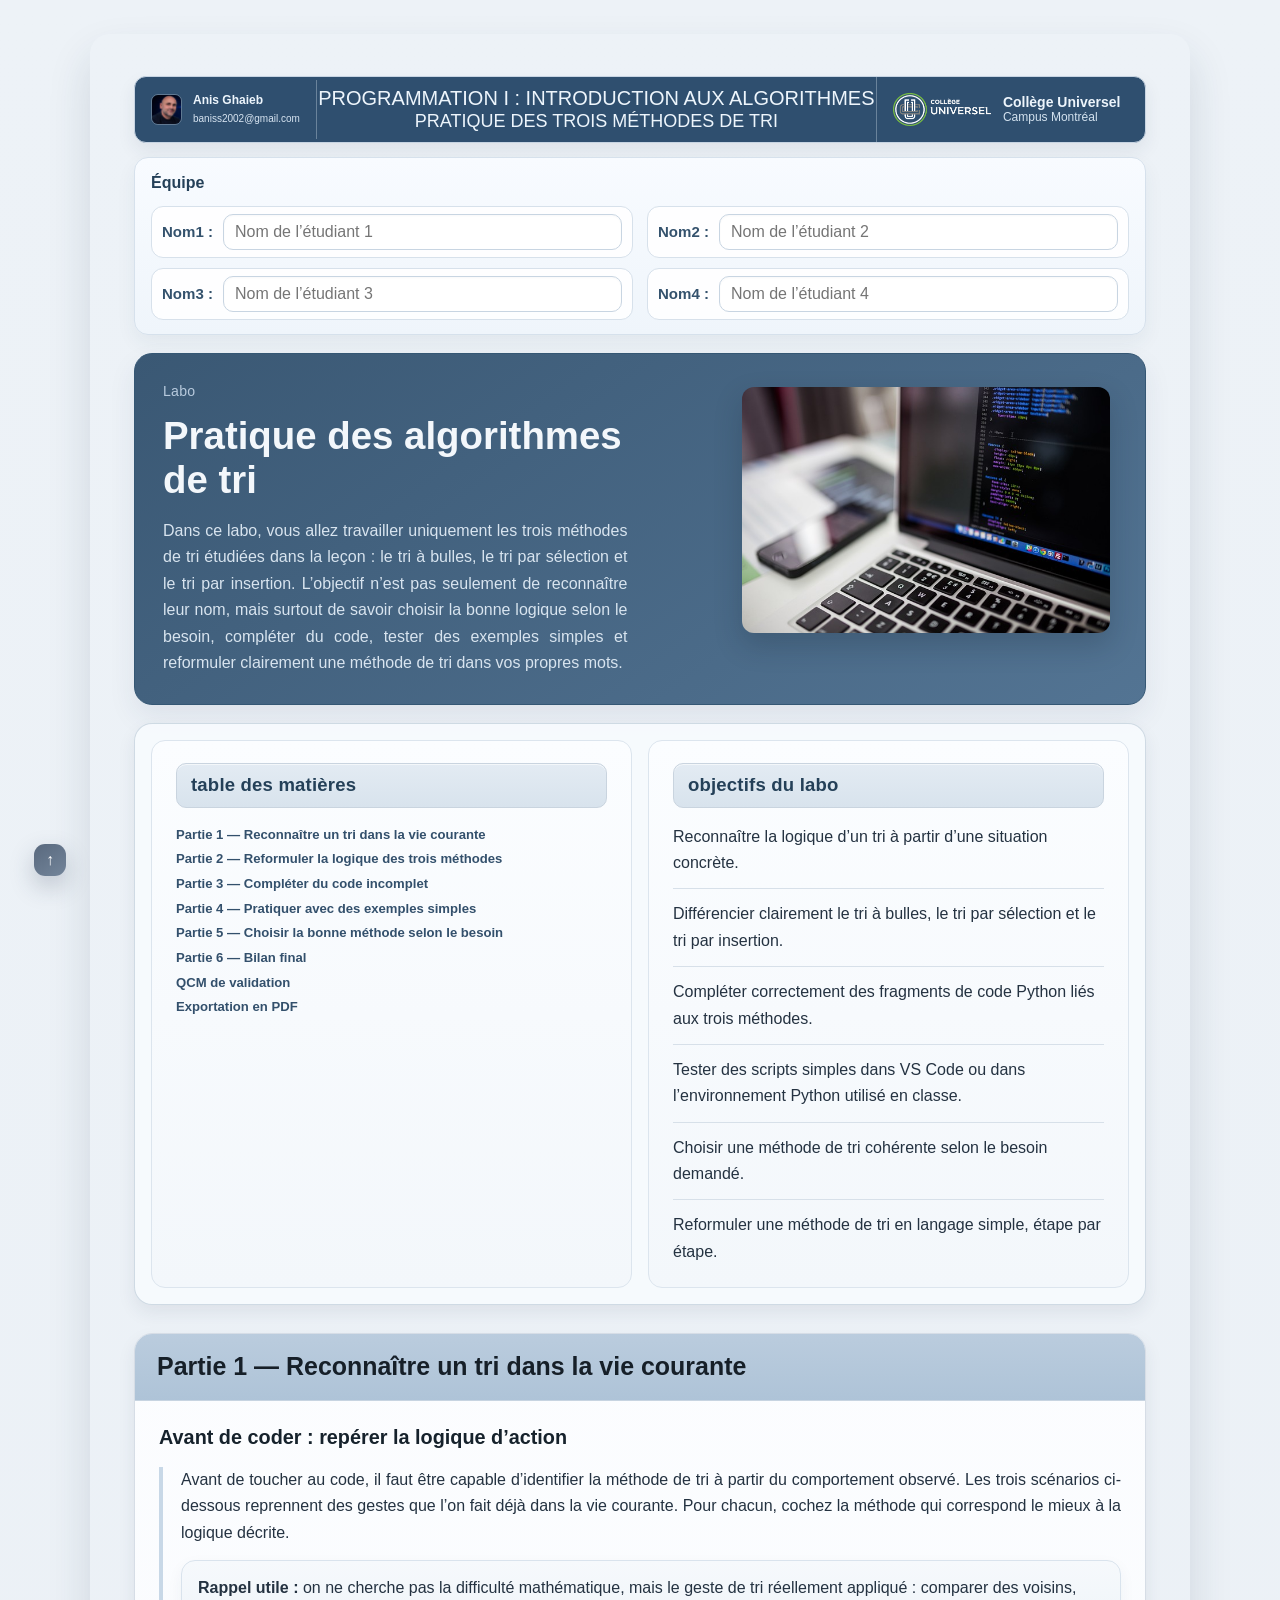
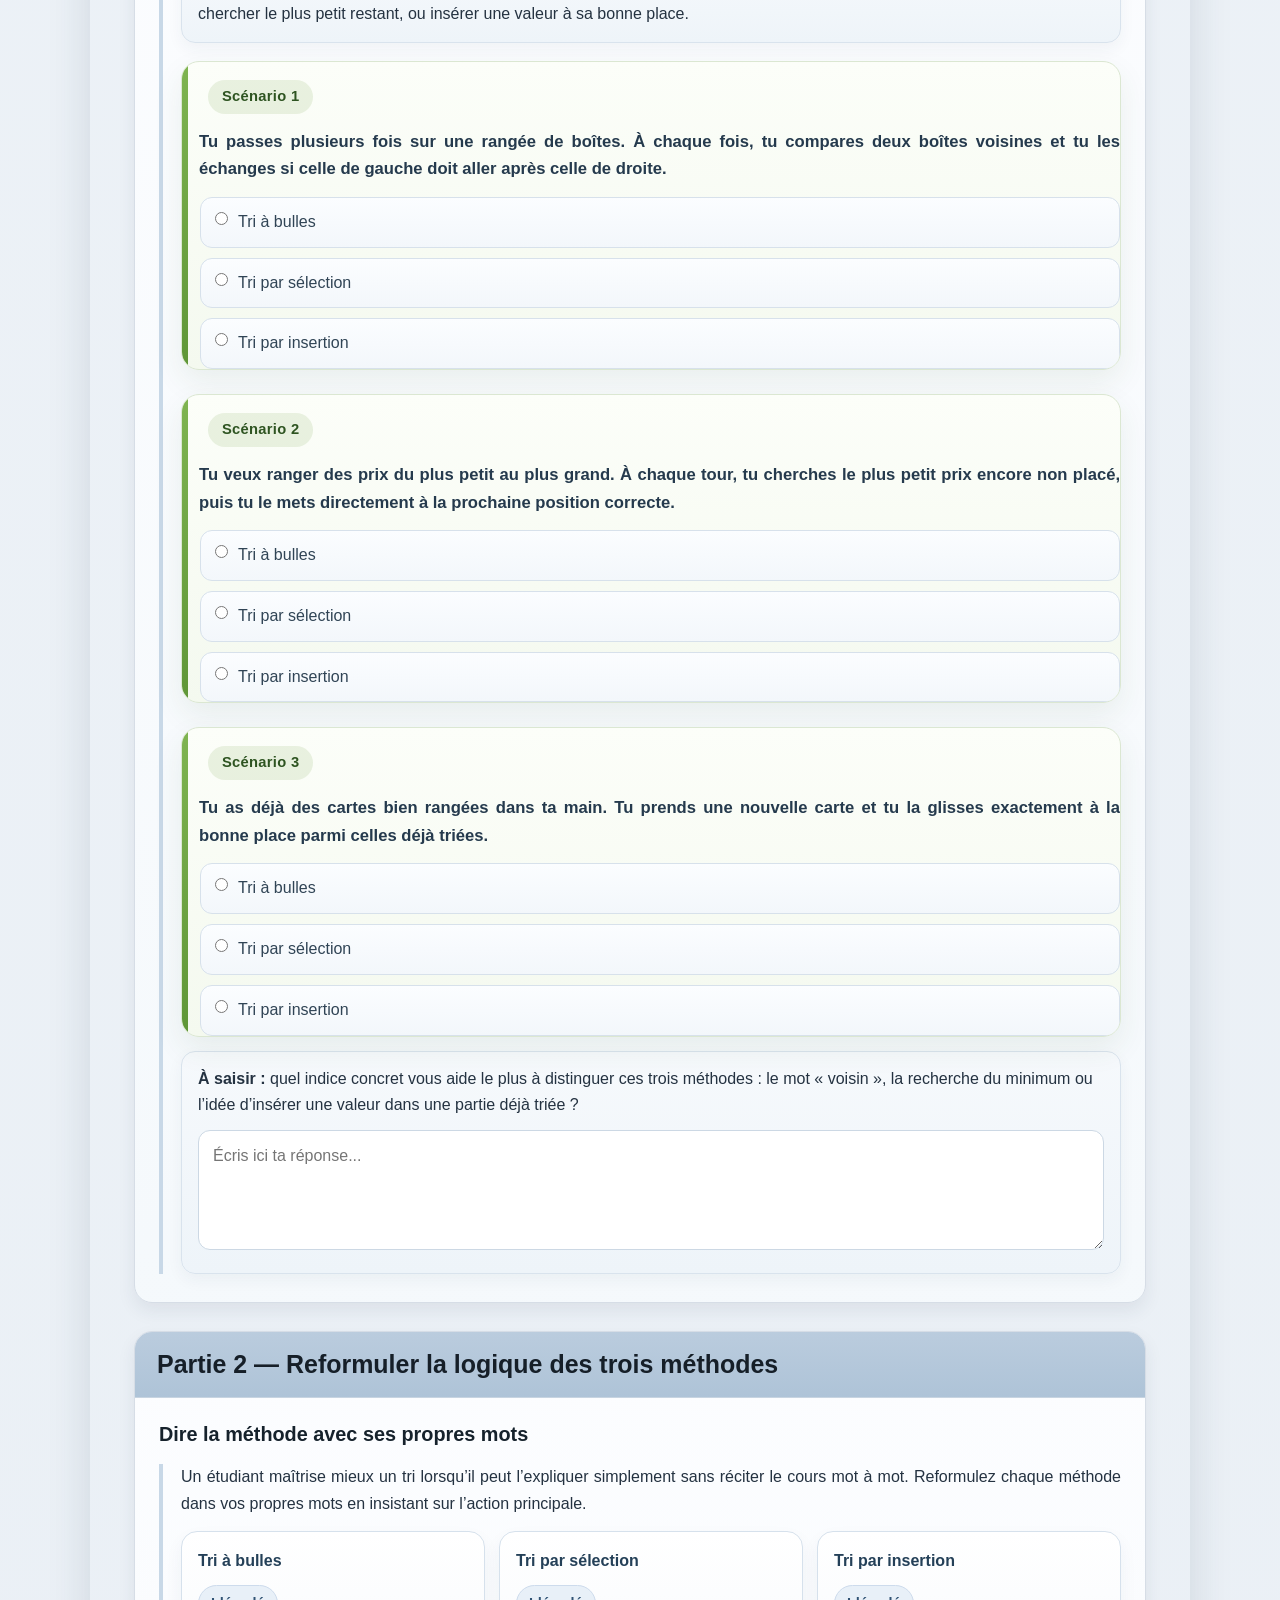
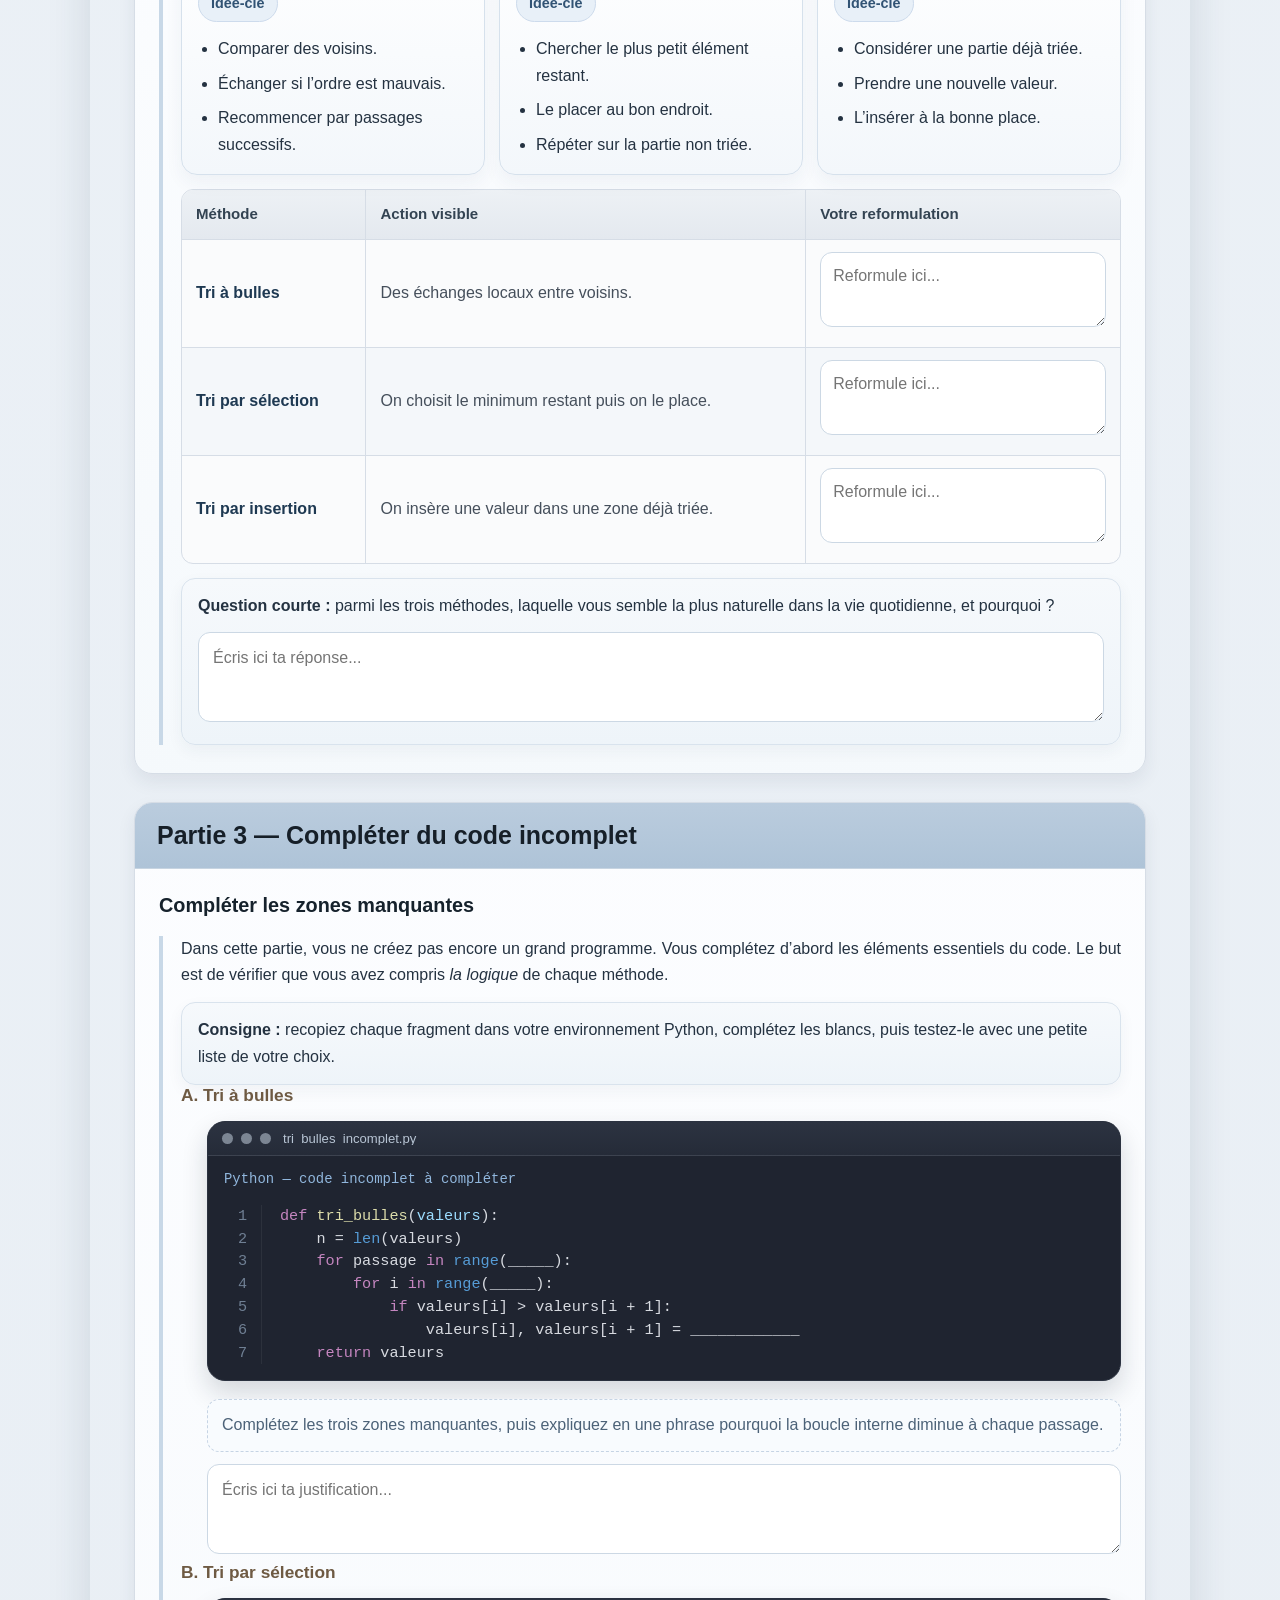
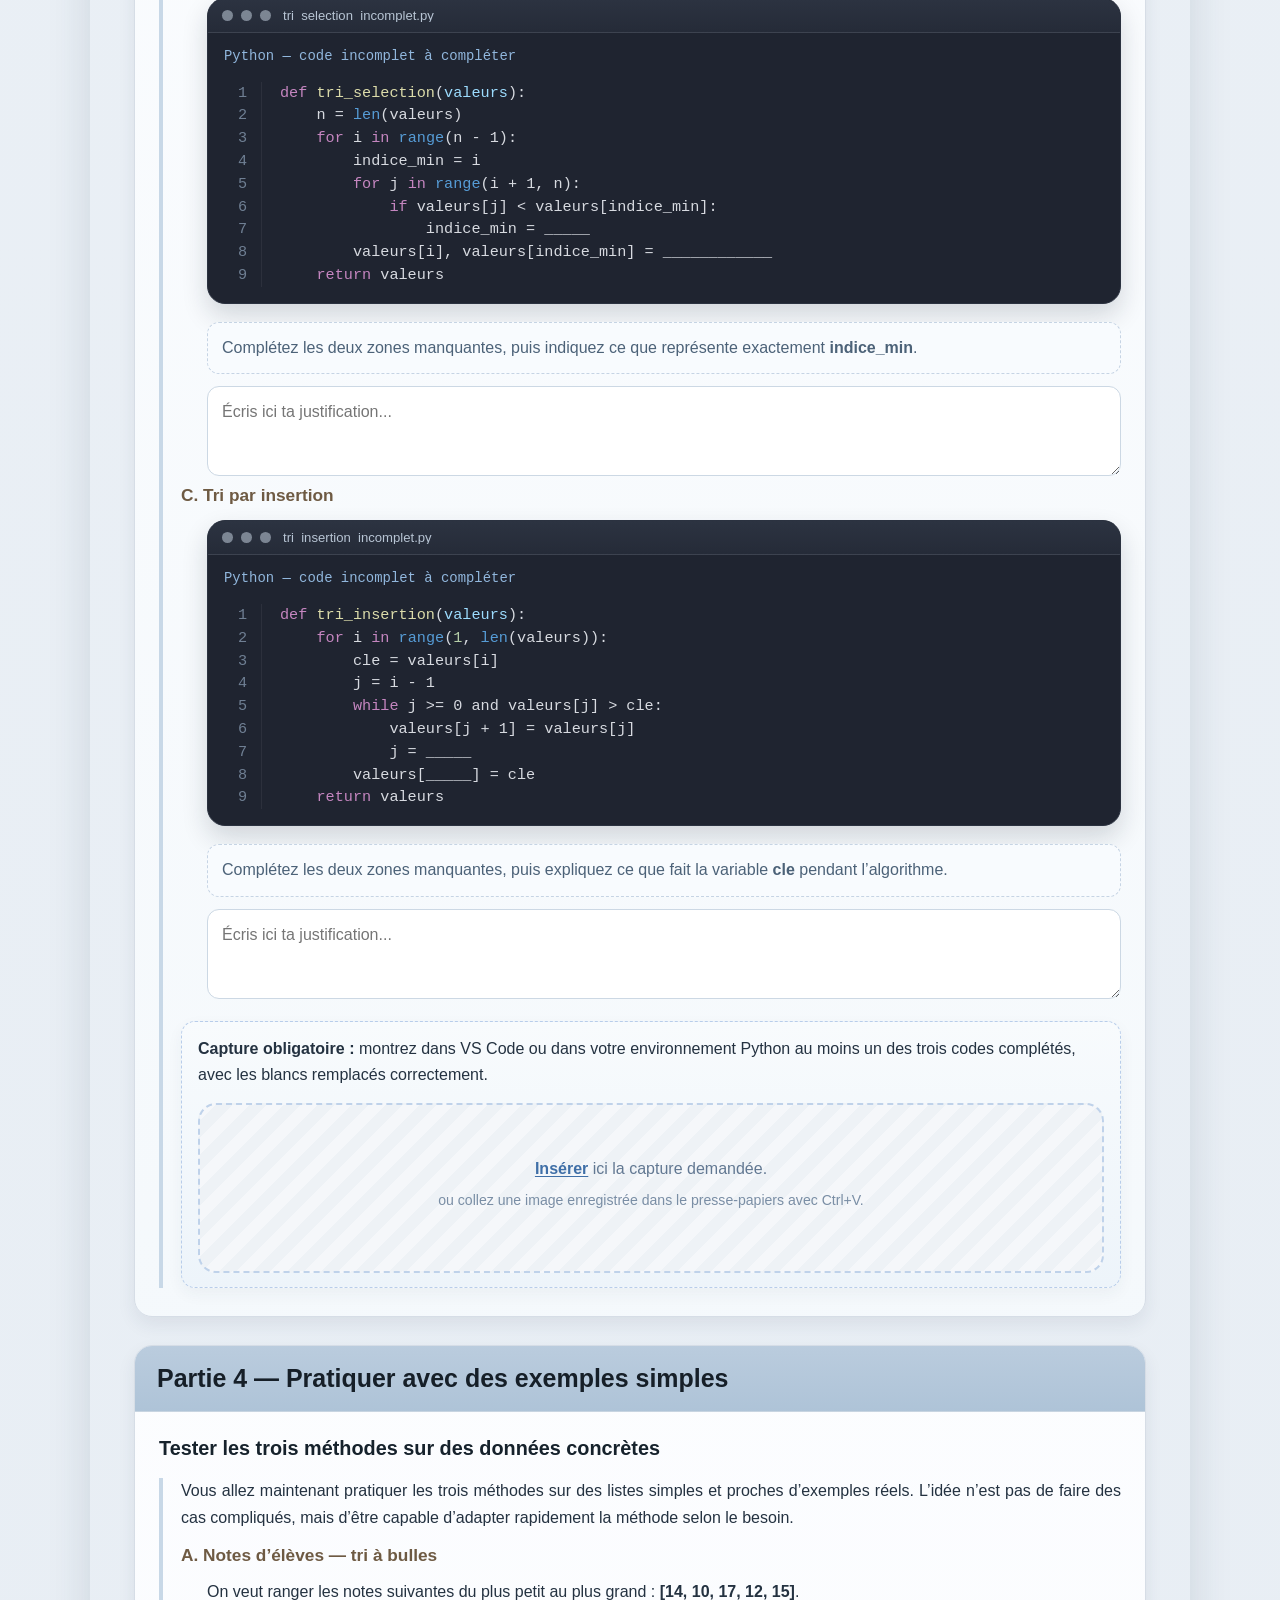
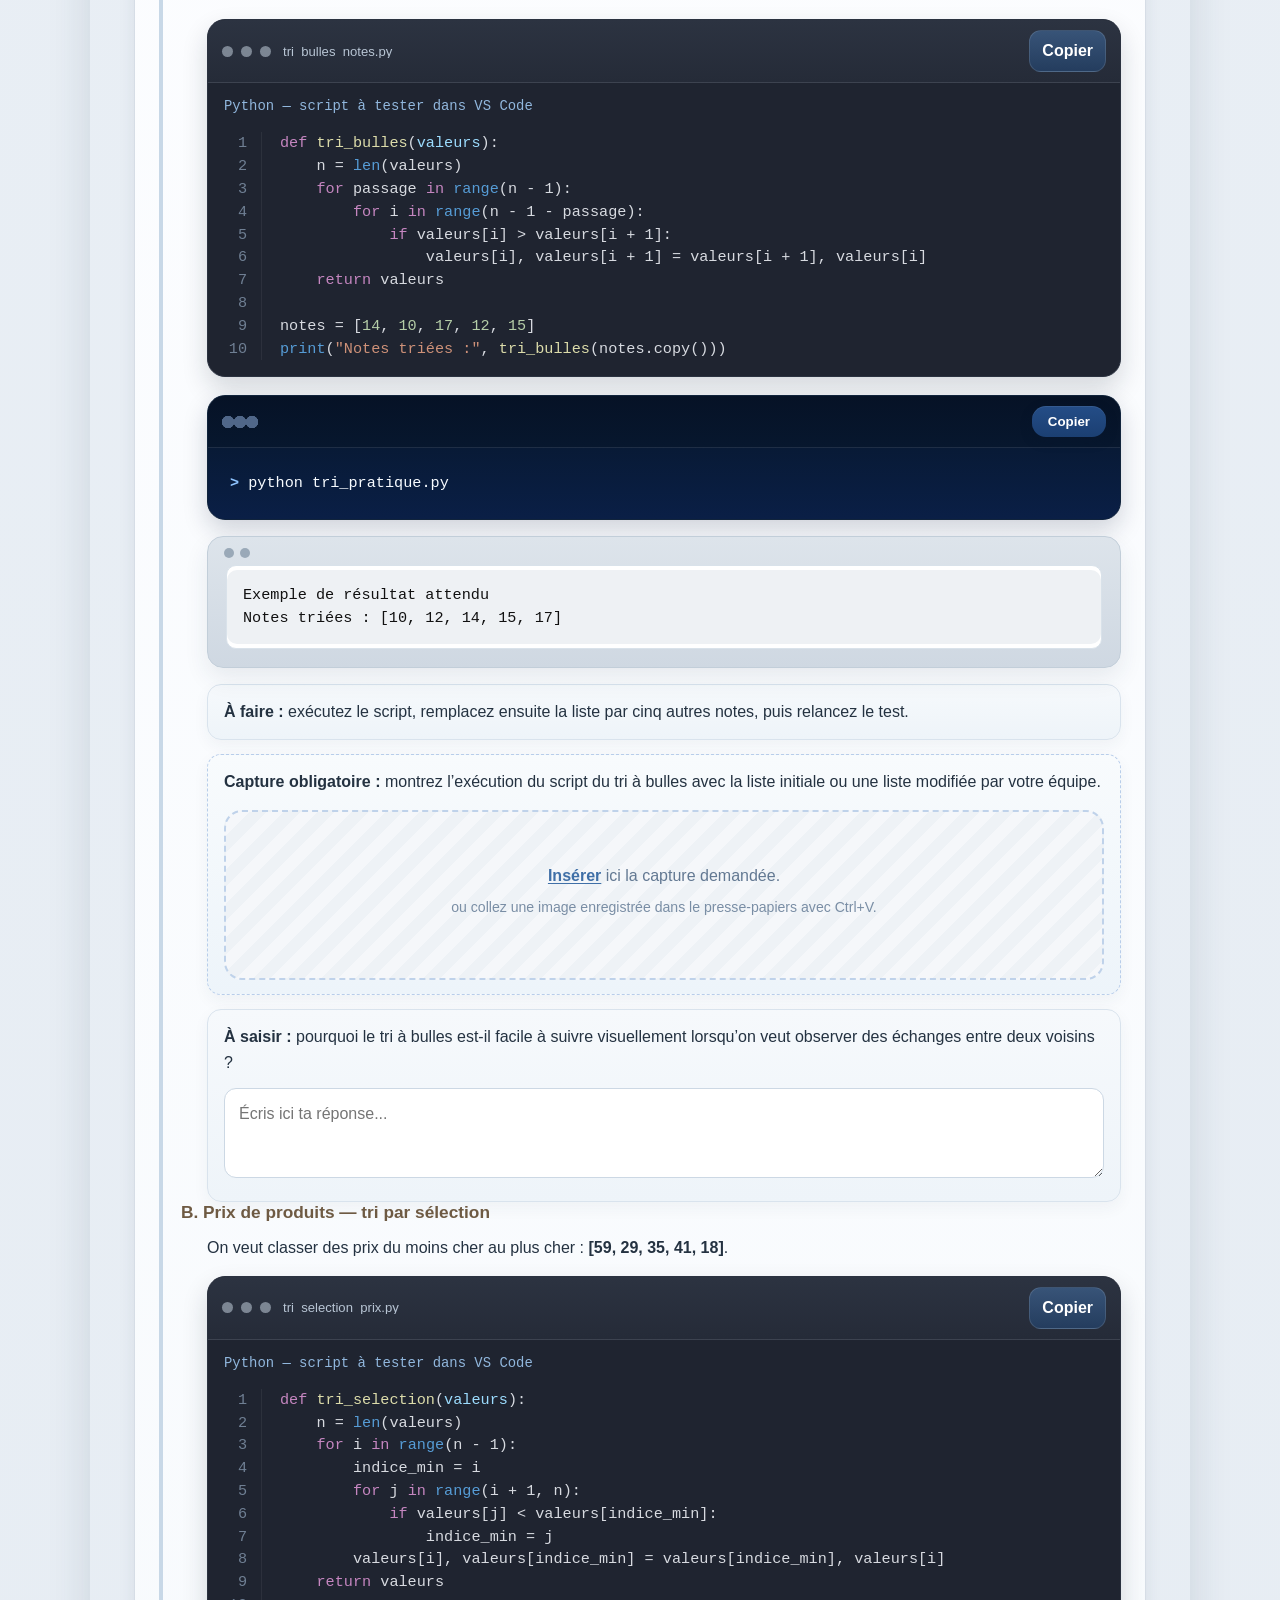
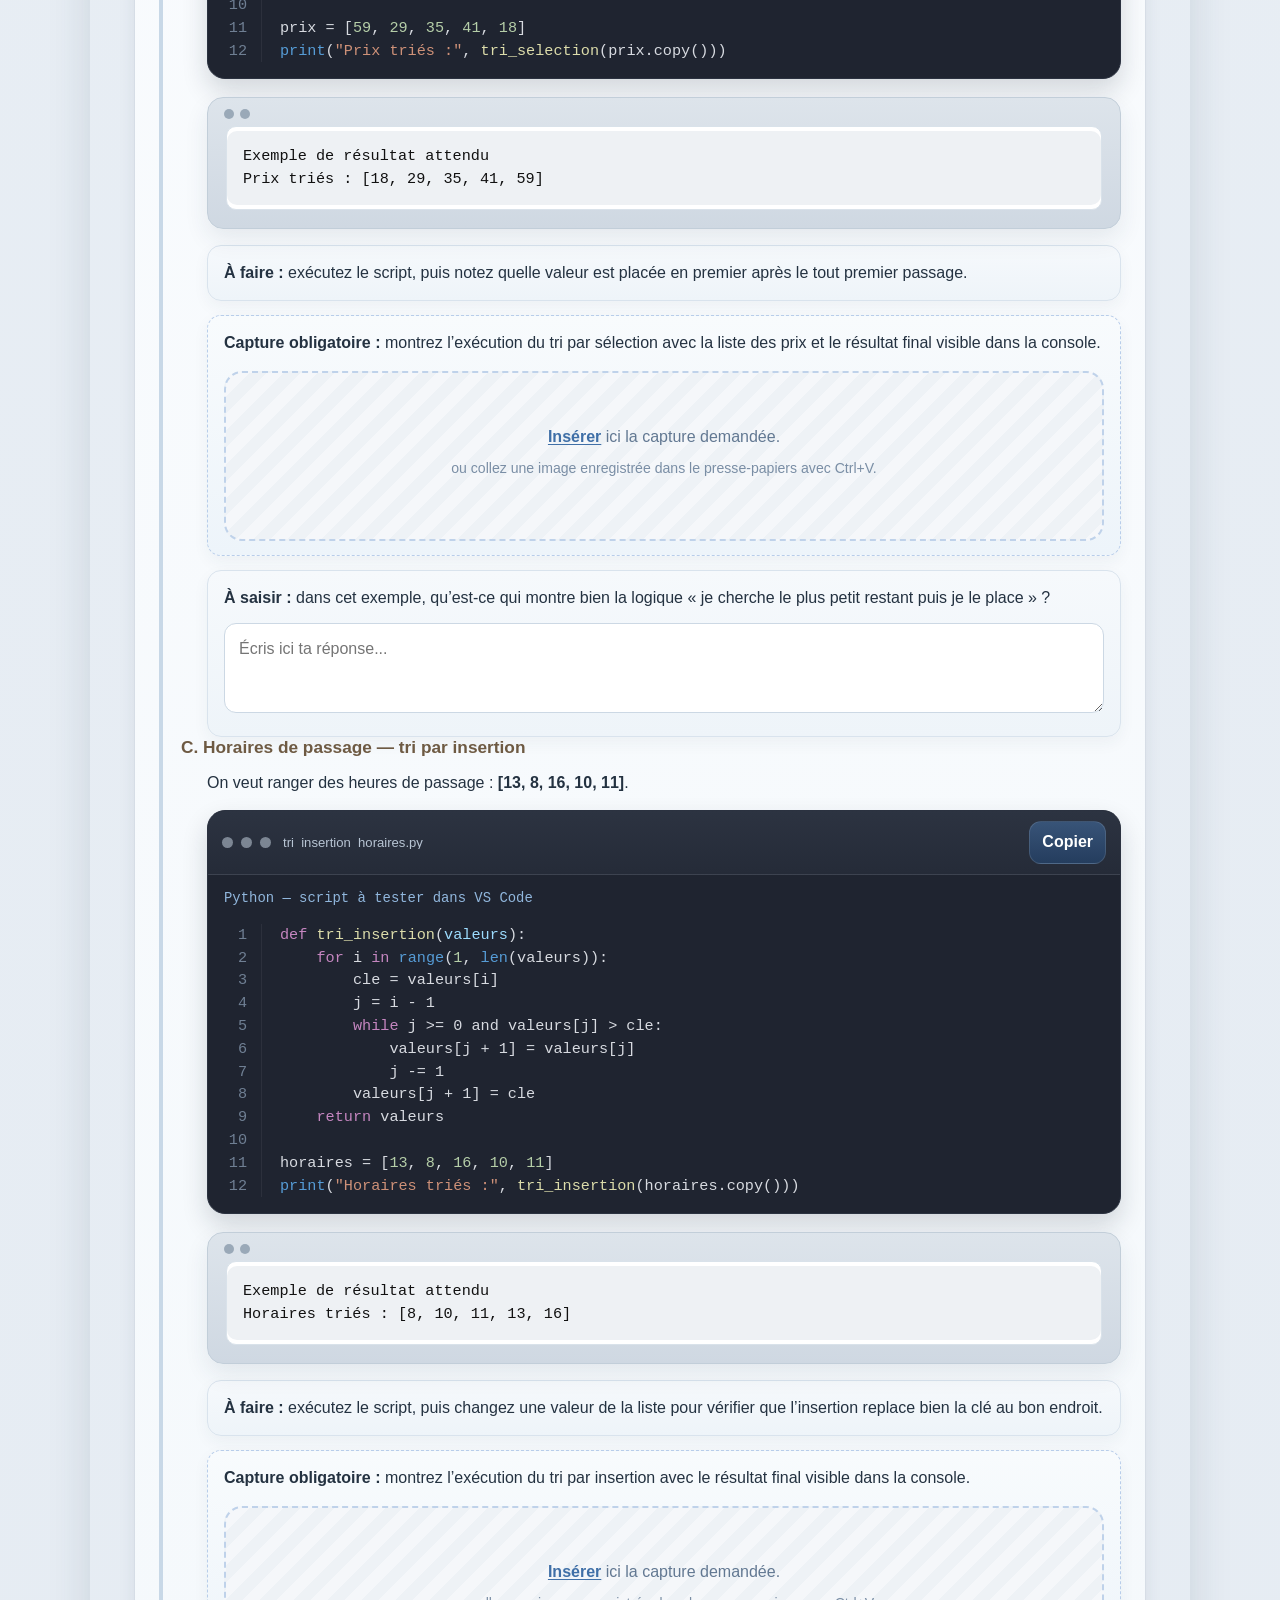
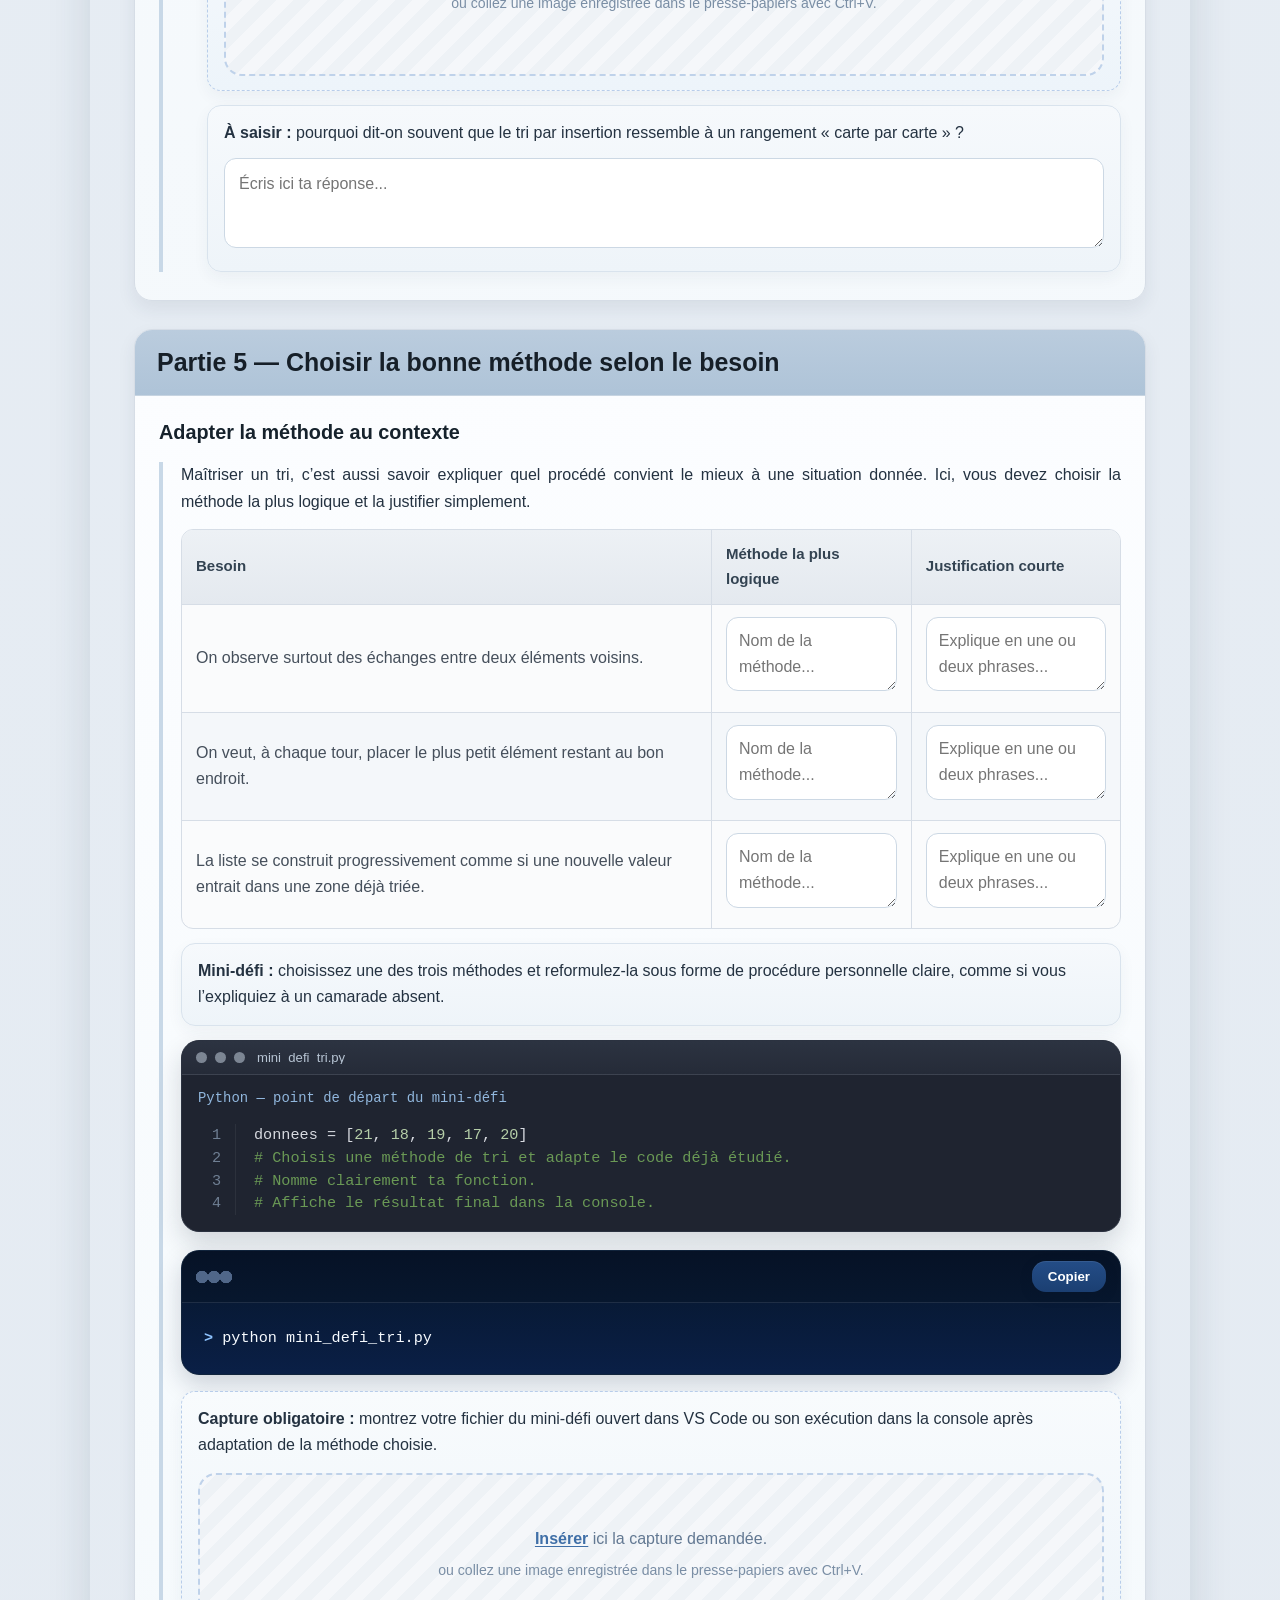
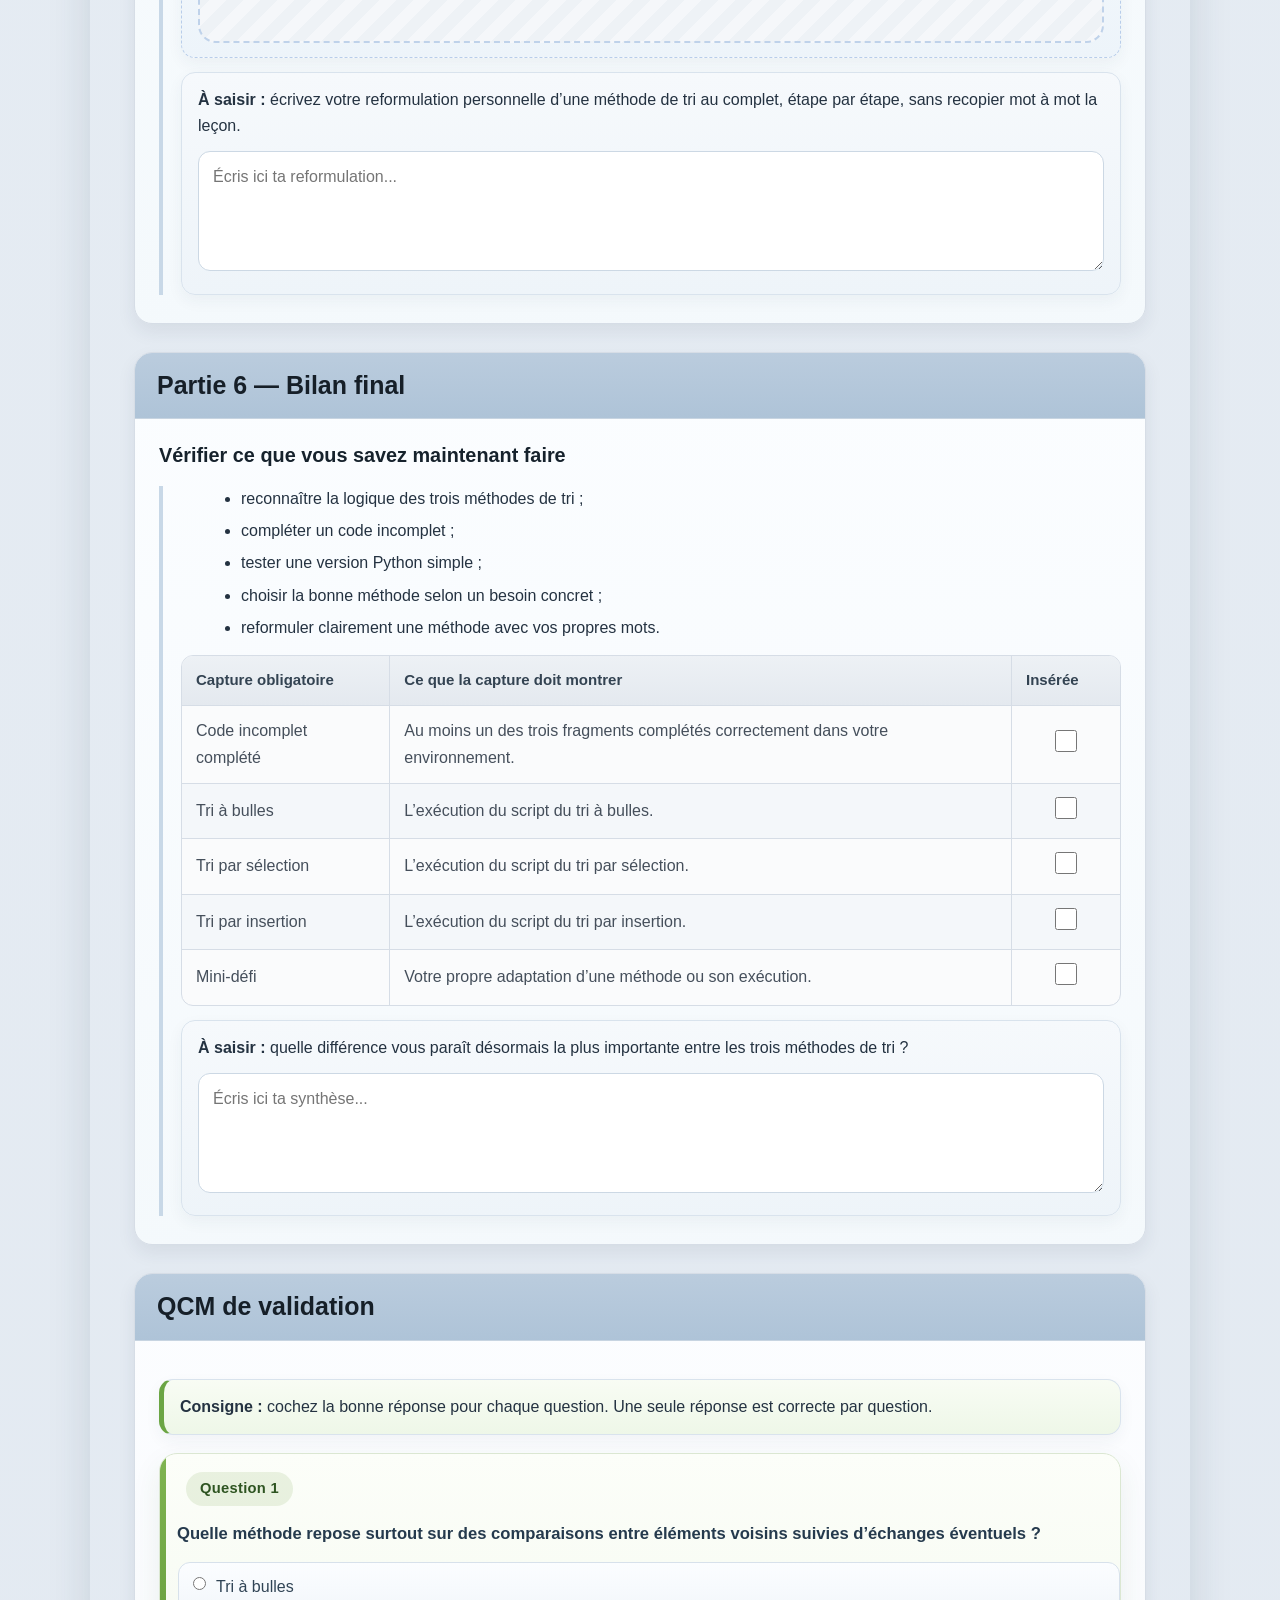
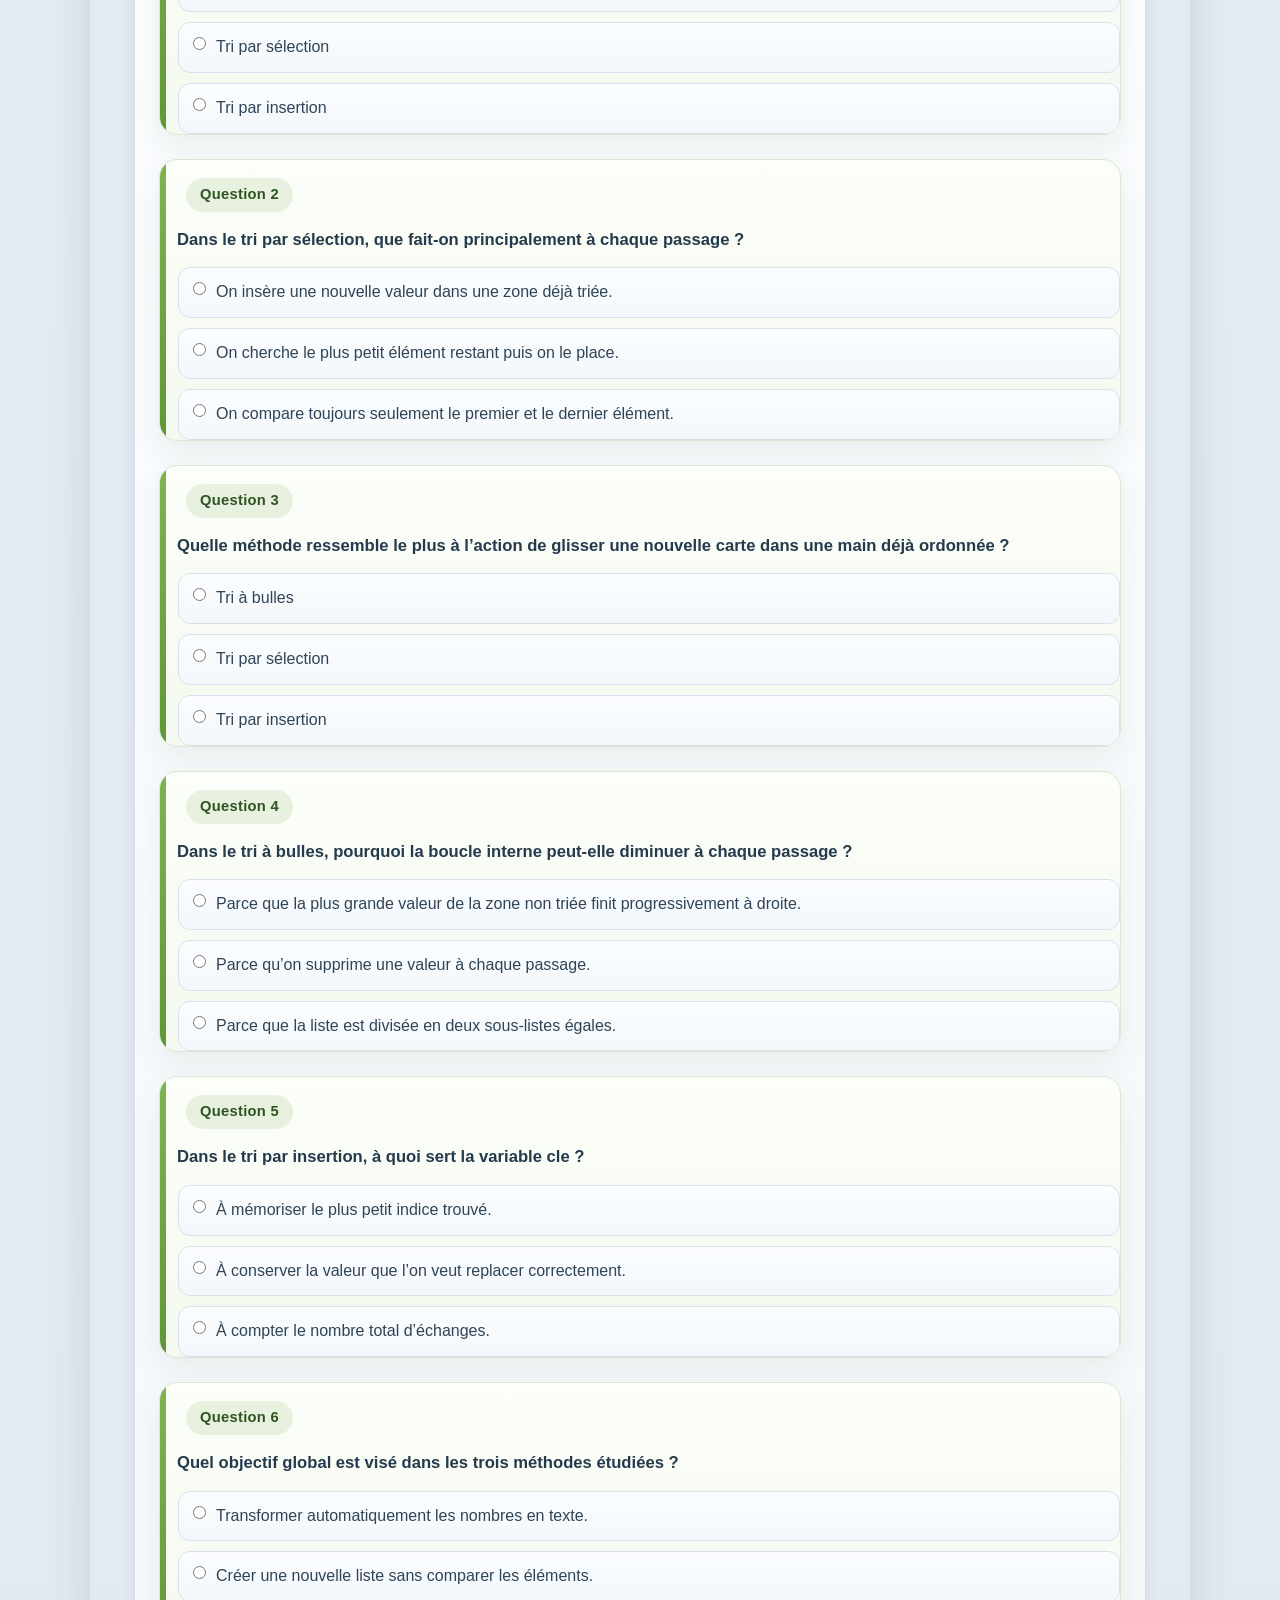
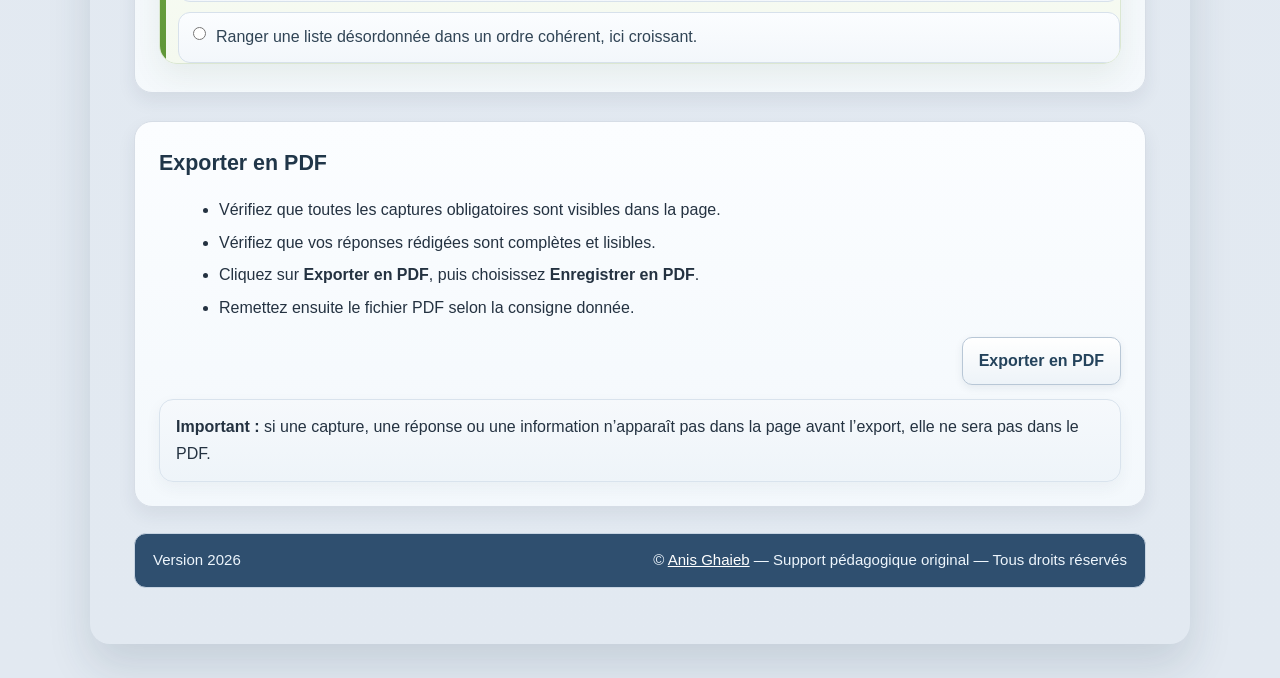
==== index.html @ a0407255 "Add files via upload" ====
<!DOCTYPE html>
<html lang="fr">
<head>
<meta charset="utf-8"/>
<meta name="viewport" content="width=device-width, initial-scale=1.0"/>
<title>Labo — pratique des algorithmes de tri</title>
<link href="style.css" rel="stylesheet"/>
<link href="style_print.css" media="print" rel="stylesheet"/>
<link href="unified_style.css" rel="stylesheet"/>
<script defer src="script.js"></script>
<script defer src="unified_script.js"></script>
</head>
<body id="top">
<a aria-label="Retour en haut" class="back-to-top" href="#top">↑</a>
<main class="document">
<header class="document-header">
<section aria-label="En-tête du cours" class="course-banner">
<div class="banner-left">
<div class="banner-photo-wrap">
<img alt="Anis Ghaieb" class="banner-photo" src="img/anis.png"/>
</div>
<div class="banner-left-info">
<p class="banner-name">Anis Ghaieb</p>
<p class="banner-email">baniss2002@gmail.com</p>
</div>
</div>
<div class="banner-center">
<p class="banner-course">
<span class="banner-course-line">PROGRAMMATION I : INTRODUCTION AUX ALGORITHMES</span>
<span class="banner-course-line">PRATIQUE DES TROIS MÉTHODES DE TRI</span>
</p>
</div>
<div class="banner-right">
<img alt="Collège Universel" class="banner-logo" src="img/college.png"/>
<p class="banner-college">
<span class="banner-college-main">Collège Universel</span>
<span class="banner-college-sub">Campus Montréal</span>
</p>
</div>
</section>
<section aria-label="Équipe" class="team-panel">
<div class="team-panel-head"><h2 class="team-panel-title">Équipe</h2></div>
<div class="team-grid">
<label class="team-field" for="teamMember1"><span class="team-label">Nom1 :</span><input autocomplete="off" class="team-member-input" id="teamMember1" placeholder="Nom de l’étudiant 1" type="text"/></label>
<label class="team-field" for="teamMember2"><span class="team-label">Nom2 :</span><input autocomplete="off" class="team-member-input" id="teamMember2" placeholder="Nom de l’étudiant 2" type="text"/></label>
<label class="team-field" for="teamMember3"><span class="team-label">Nom3 :</span><input autocomplete="off" class="team-member-input" id="teamMember3" placeholder="Nom de l’étudiant 3" type="text"/></label>
<label class="team-field" for="teamMember4"><span class="team-label">Nom4 :</span><input autocomplete="off" class="team-member-input" id="teamMember4" placeholder="Nom de l’étudiant 4" type="text"/></label>
</div>
</section>
<div aria-hidden="true" class="team-print-card" id="teamPrint"></div>
<div class="document-hero">
<figure class="content-figure hero-figure">
<img alt="Illustration du chapitre" class="content-image hero-image" src="img/chap.png"/>
</figure>
<p class="document-kicker">Labo</p>
<h1 class="document-title">Pratique des algorithmes de tri</h1>
<p class="document-intro">Dans ce labo, vous allez travailler uniquement les trois méthodes de tri étudiées dans la leçon : le tri à bulles, le tri par sélection et le tri par insertion. L’objectif n’est pas seulement de reconnaître leur nom, mais surtout de savoir choisir la bonne logique selon le besoin, compléter du code, tester des exemples simples et reformuler clairement une méthode de tri dans vos propres mots.</p>
</div>
<section aria-label="Vue d’ensemble du labo" class="document-overview">
<div class="overview-panel">
<h2 class="overview-title">table des matières</h2>
<nav aria-label="Table des matières du labo" class="toc-nav">
<ul class="toc-list">
<li class="toc-item toc-level-1"><a class="toc-link" href="#partie-1">Partie 1 — Reconnaître un tri dans la vie courante</a></li>
<li class="toc-item toc-level-1"><a class="toc-link" href="#partie-2">Partie 2 — Reformuler la logique des trois méthodes</a></li>
<li class="toc-item toc-level-1"><a class="toc-link" href="#partie-3">Partie 3 — Compléter du code incomplet</a></li>
<li class="toc-item toc-level-1"><a class="toc-link" href="#partie-4">Partie 4 — Pratiquer avec des exemples simples</a></li>
<li class="toc-item toc-level-1"><a class="toc-link" href="#partie-5">Partie 5 — Choisir la bonne méthode selon le besoin</a></li>
<li class="toc-item toc-level-1"><a class="toc-link" href="#partie-6">Partie 6 — Bilan final</a></li>
<li class="toc-item toc-level-1"><a class="toc-link" href="#partie-qcm">QCM de validation</a></li>
<li class="toc-item toc-level-1 toc-item-export"><a class="toc-link" href="#export">Exportation en PDF</a></li>
</ul>
</nav>
</div>
<div class="overview-panel">
<h2 class="overview-title">objectifs du labo</h2>
<ul class="goal-list">
<li>Reconnaître la logique d’un tri à partir d’une situation concrète.</li>
<li>Différencier clairement le tri à bulles, le tri par sélection et le tri par insertion.</li>
<li>Compléter correctement des fragments de code Python liés aux trois méthodes.</li>
<li>Tester des scripts simples dans VS Code ou dans l’environnement Python utilisé en classe.</li>
<li>Choisir une méthode de tri cohérente selon le besoin demandé.</li>
<li>Reformuler une méthode de tri en langage simple, étape par étape.</li>
</ul>
</div>
</section>
</header>

<section class="part" id="partie-1">
<div class="part-header"><h2 class="part-title">Partie 1 — Reconnaître un tri dans la vie courante</h2></div>
<div class="part-body">
<section class="section-block line-section">
<h3 class="section-title">Avant de coder : repérer la logique d’action</h3>
<div class="section-body">
<p>Avant de toucher au code, il faut être capable d’identifier la méthode de tri à partir du comportement observé. Les trois scénarios ci-dessous reprennent des gestes que l’on fait déjà dans la vie courante. Pour chacun, cochez la méthode qui correspond le mieux à la logique décrite.</p>
<div class="callout spaced-block lesson-callout"><strong>Rappel utile :</strong> on ne cherche pas la difficulté mathématique, mais le geste de tri réellement appliqué : comparer des voisins, chercher le plus petit restant, ou insérer une valeur à sa bonne place.</div>

<section class="section-block qcm-block">
<h3 class="section-title"><span class="qcm-badge">Scénario 1</span></h3>
<div class="section-body">
<p class="qcm-question">Tu passes plusieurs fois sur une rangée de boîtes. À chaque fois, tu compares deux boîtes voisines et tu les échanges si celle de gauche doit aller après celle de droite.</p>
<div class="qcm-options">
<label class="qcm-option"><input name="scenario_q1" type="radio" value="A"/><span class="qcm-option-text">Tri à bulles</span></label>
<label class="qcm-option"><input name="scenario_q1" type="radio" value="B"/><span class="qcm-option-text">Tri par sélection</span></label>
<label class="qcm-option"><input name="scenario_q1" type="radio" value="C"/><span class="qcm-option-text">Tri par insertion</span></label>
</div>
</div>
</section>

<section class="section-block qcm-block">
<h3 class="section-title"><span class="qcm-badge">Scénario 2</span></h3>
<div class="section-body">
<p class="qcm-question">Tu veux ranger des prix du plus petit au plus grand. À chaque tour, tu cherches le plus petit prix encore non placé, puis tu le mets directement à la prochaine position correcte.</p>
<div class="qcm-options">
<label class="qcm-option"><input name="scenario_q2" type="radio" value="A"/><span class="qcm-option-text">Tri à bulles</span></label>
<label class="qcm-option"><input name="scenario_q2" type="radio" value="B"/><span class="qcm-option-text">Tri par sélection</span></label>
<label class="qcm-option"><input name="scenario_q2" type="radio" value="C"/><span class="qcm-option-text">Tri par insertion</span></label>
</div>
</div>
</section>

<section class="section-block qcm-block">
<h3 class="section-title"><span class="qcm-badge">Scénario 3</span></h3>
<div class="section-body">
<p class="qcm-question">Tu as déjà des cartes bien rangées dans ta main. Tu prends une nouvelle carte et tu la glisses exactement à la bonne place parmi celles déjà triées.</p>
<div class="qcm-options">
<label class="qcm-option"><input name="scenario_q3" type="radio" value="A"/><span class="qcm-option-text">Tri à bulles</span></label>
<label class="qcm-option"><input name="scenario_q3" type="radio" value="B"/><span class="qcm-option-text">Tri par sélection</span></label>
<label class="qcm-option"><input name="scenario_q3" type="radio" value="C"/><span class="qcm-option-text">Tri par insertion</span></label>
</div>
</div>
</section>

<div class="callout spaced-block">
<strong>À saisir :</strong> quel indice concret vous aide le plus à distinguer ces trois méthodes : le mot « voisin », la recherche du minimum ou l’idée d’insérer une valeur dans une partie déjà triée ?
<div class="answer-area">
<textarea class="team-input answerbox-large" id="p1-answer" placeholder="Écris ici ta réponse..."></textarea>
</div>
</div>
</div>
</section>
</div>
</section>

<section class="part" id="partie-2">
<div class="part-header"><h2 class="part-title">Partie 2 — Reformuler la logique des trois méthodes</h2></div>
<div class="part-body">
<section class="section-block line-section">
<h3 class="section-title">Dire la méthode avec ses propres mots</h3>
<div class="section-body">
<p>Un étudiant maîtrise mieux un tri lorsqu’il peut l’expliquer simplement sans réciter le cours mot à mot. Reformulez chaque méthode dans vos propres mots en insistant sur l’action principale.</p>
<div class="method-grid">
<article class="method-card">
<h4>Tri à bulles</h4>
<p><span class="method-chip">Idée-clé</span></p>
<ul class="mini-checklist">
<li>Comparer des voisins.</li>
<li>Échanger si l’ordre est mauvais.</li>
<li>Recommencer par passages successifs.</li>
</ul>
</article>
<article class="method-card">
<h4>Tri par sélection</h4>
<p><span class="method-chip">Idée-clé</span></p>
<ul class="mini-checklist">
<li>Chercher le plus petit élément restant.</li>
<li>Le placer au bon endroit.</li>
<li>Répéter sur la partie non triée.</li>
</ul>
</article>
<article class="method-card">
<h4>Tri par insertion</h4>
<p><span class="method-chip">Idée-clé</span></p>
<ul class="mini-checklist">
<li>Considérer une partie déjà triée.</li>
<li>Prendre une nouvelle valeur.</li>
<li>L’insérer à la bonne place.</li>
</ul>
</article>
</div>
<div class="table-wrap spaced-block">
<table class="compare-table">
<thead>
<tr>
<th>Méthode</th>
<th>Action visible</th>
<th>Votre reformulation</th>
</tr>
</thead>
<tbody>
<tr>
<td><strong>Tri à bulles</strong></td>
<td>Des échanges locaux entre voisins.</td>
<td><textarea class="answerbox-small" placeholder="Reformule ici..."></textarea></td>
</tr>
<tr>
<td><strong>Tri par sélection</strong></td>
<td>On choisit le minimum restant puis on le place.</td>
<td><textarea class="answerbox-small" placeholder="Reformule ici..."></textarea></td>
</tr>
<tr>
<td><strong>Tri par insertion</strong></td>
<td>On insère une valeur dans une zone déjà triée.</td>
<td><textarea class="answerbox-small" placeholder="Reformule ici..."></textarea></td>
</tr>
</tbody>
</table>
</div>
<div class="callout spaced-block">
<strong>Question courte :</strong> parmi les trois méthodes, laquelle vous semble la plus naturelle dans la vie quotidienne, et pourquoi ?
<div class="answer-area">
<textarea class="team-input answerbox-medium" id="p2-answer" placeholder="Écris ici ta réponse..."></textarea>
</div>
</div>
</div>
</section>
</div>
</section>

<section class="part" id="partie-3">
<div class="part-header"><h2 class="part-title">Partie 3 — Compléter du code incomplet</h2></div>
<div class="part-body">
<section class="section-block line-section">
<h3 class="section-title">Compléter les zones manquantes</h3>
<div class="section-body">
<p>Dans cette partie, vous ne créez pas encore un grand programme. Vous complétez d’abord les éléments essentiels du code. Le but est de vérifier que vous avez compris <em>la logique</em> de chaque méthode.</p>
<div class="callout spaced-block warning-callout"><strong>Consigne :</strong> recopiez chaque fragment dans votre environnement Python, complétez les blancs, puis testez-le avec une petite liste de votre choix.</div>

<h4 class="subsection-title">A. Tri à bulles</h4>
<div class="subsection-body">
<section class="snippet-embed"><section class="code-window theme-python"><div class="window-header"><div class="window-controls"><span></span><span></span><span></span></div><div class="window-title">tri_bulles_incomplet.py</div></div><div class="code-body"><div class="terminal-intro">Python — code incomplet à compléter</div><div class="code-content"><div class="line"><span class="line-no">1</span><span class="line-text"><span class="keyword">def</span> <span class="function">tri_bulles</span>(<span class="param">valeurs</span>):</span></div><div class="line"><span class="line-no">2</span><span class="line-text">    <span class="default">n = </span><span class="builtin">len</span>(<span class="default">valeurs</span>)</span></div><div class="line"><span class="line-no">3</span><span class="line-text">    <span class="keyword">for</span> <span class="default">passage</span> <span class="keyword">in</span> <span class="builtin">range</span>(<span class="default">_____</span>):</span></div><div class="line"><span class="line-no">4</span><span class="line-text">        <span class="keyword">for</span> <span class="default">i</span> <span class="keyword">in</span> <span class="builtin">range</span>(<span class="default">_____</span>):</span></div><div class="line"><span class="line-no">5</span><span class="line-text">            <span class="keyword">if</span> <span class="default">valeurs[i] &gt; valeurs[i + 1]</span>:</span></div><div class="line"><span class="line-no">6</span><span class="line-text">                <span class="default">valeurs[i], valeurs[i + 1] = ____________</span></span></div><div class="line"><span class="line-no">7</span><span class="line-text">    <span class="keyword">return</span> <span class="default">valeurs</span></span></div></div></div></section></section>
<div class="blank-note">Complétez les trois zones manquantes, puis expliquez en une phrase pourquoi la boucle interne diminue à chaque passage.</div>
<div class="answer-area"><textarea class="answerbox-medium" id="p3-bulles-answer" placeholder="Écris ici ta justification..."></textarea></div>
</div>

<h4 class="subsection-title">B. Tri par sélection</h4>
<div class="subsection-body">
<section class="snippet-embed"><section class="code-window theme-python"><div class="window-header"><div class="window-controls"><span></span><span></span><span></span></div><div class="window-title">tri_selection_incomplet.py</div></div><div class="code-body"><div class="terminal-intro">Python — code incomplet à compléter</div><div class="code-content"><div class="line"><span class="line-no">1</span><span class="line-text"><span class="keyword">def</span> <span class="function">tri_selection</span>(<span class="param">valeurs</span>):</span></div><div class="line"><span class="line-no">2</span><span class="line-text">    <span class="default">n = </span><span class="builtin">len</span>(<span class="default">valeurs</span>)</span></div><div class="line"><span class="line-no">3</span><span class="line-text">    <span class="keyword">for</span> <span class="default">i</span> <span class="keyword">in</span> <span class="builtin">range</span>(<span class="default">n - 1</span>):</span></div><div class="line"><span class="line-no">4</span><span class="line-text">        <span class="default">indice_min = i</span></span></div><div class="line"><span class="line-no">5</span><span class="line-text">        <span class="keyword">for</span> <span class="default">j</span> <span class="keyword">in</span> <span class="builtin">range</span>(<span class="default">i + 1, n</span>):</span></div><div class="line"><span class="line-no">6</span><span class="line-text">            <span class="keyword">if</span> <span class="default">valeurs[j] &lt; valeurs[indice_min]</span>:</span></div><div class="line"><span class="line-no">7</span><span class="line-text">                <span class="default">indice_min = _____</span></span></div><div class="line"><span class="line-no">8</span><span class="line-text">        <span class="default">valeurs[i], valeurs[indice_min] = ____________</span></span></div><div class="line"><span class="line-no">9</span><span class="line-text">    <span class="keyword">return</span> <span class="default">valeurs</span></span></div></div></div></section></section>
<div class="blank-note">Complétez les deux zones manquantes, puis indiquez ce que représente exactement <strong>indice_min</strong>.</div>
<div class="answer-area"><textarea class="answerbox-medium" id="p3-selection-answer" placeholder="Écris ici ta justification..."></textarea></div>
</div>

<h4 class="subsection-title">C. Tri par insertion</h4>
<div class="subsection-body">
<section class="snippet-embed"><section class="code-window theme-python"><div class="window-header"><div class="window-controls"><span></span><span></span><span></span></div><div class="window-title">tri_insertion_incomplet.py</div></div><div class="code-body"><div class="terminal-intro">Python — code incomplet à compléter</div><div class="code-content"><div class="line"><span class="line-no">1</span><span class="line-text"><span class="keyword">def</span> <span class="function">tri_insertion</span>(<span class="param">valeurs</span>):</span></div><div class="line"><span class="line-no">2</span><span class="line-text">    <span class="keyword">for</span> <span class="default">i</span> <span class="keyword">in</span> <span class="builtin">range</span>(<span class="number">1</span>, <span class="builtin">len</span>(<span class="default">valeurs</span>)):</span></div><div class="line"><span class="line-no">3</span><span class="line-text">        <span class="default">cle = valeurs[i]</span></span></div><div class="line"><span class="line-no">4</span><span class="line-text">        <span class="default">j = i - 1</span></span></div><div class="line"><span class="line-no">5</span><span class="line-text">        <span class="keyword">while</span> <span class="default">j &gt;= 0 and valeurs[j] &gt; cle</span>:</span></div><div class="line"><span class="line-no">6</span><span class="line-text">            <span class="default">valeurs[j + 1] = valeurs[j]</span></span></div><div class="line"><span class="line-no">7</span><span class="line-text">            <span class="default">j = _____</span></span></div><div class="line"><span class="line-no">8</span><span class="line-text">        <span class="default">valeurs[_____] = cle</span></span></div><div class="line"><span class="line-no">9</span><span class="line-text">    <span class="keyword">return</span> <span class="default">valeurs</span></span></div></div></div></section></section>
<div class="blank-note">Complétez les deux zones manquantes, puis expliquez ce que fait la variable <strong>cle</strong> pendant l’algorithme.</div>
<div class="answer-area"><textarea class="answerbox-medium" id="p3-insertion-answer" placeholder="Écris ici ta justification..."></textarea></div>
</div>

<div class="proof callout spaced-block" data-proof-id="p3-proof">
<div class="proof-head">
<div><strong>Capture obligatoire :</strong> montrez dans VS Code ou dans votre environnement Python au moins un des trois codes complétés, avec les blancs remplacés correctement.</div>
</div>
<div class="proof-body" tabindex="0" title="Cliquez ici puis collez une image depuis le presse-papiers avec Ctrl+V">
<div class="proofEmpty">
<button class="btnCapture proofInsertLink" type="button">Insérer</button>
      ici la capture demandée.
      <div class="proofPasteHint">ou collez une image enregistrée dans le presse-papiers avec Ctrl+V.</div>
</div>
<img alt="Capture de l’étudiant" class="proofImg"/>
<input accept="image/*" class="proofFile" hidden="" type="file"/>
<div class="proofBodyActions"><button class="btnClear proofRemoveLink" type="button">retirer la capture</button></div>
</div>
</div>
</div>
</section>
</div>
</section>

<section class="part" id="partie-4">
<div class="part-header"><h2 class="part-title">Partie 4 — Pratiquer avec des exemples simples</h2></div>
<div class="part-body">
<section class="section-block line-section">
<h3 class="section-title">Tester les trois méthodes sur des données concrètes</h3>
<div class="section-body">
<p>Vous allez maintenant pratiquer les trois méthodes sur des listes simples et proches d’exemples réels. L’idée n’est pas de faire des cas compliqués, mais d’être capable d’adapter rapidement la méthode selon le besoin.</p>

<h4 class="subsection-title">A. Notes d’élèves — tri à bulles</h4>
<div class="subsection-body">
<p>On veut ranger les notes suivantes du plus petit au plus grand : <strong>[14, 10, 17, 12, 15]</strong>.</p>
<section class="snippet-embed"><section class="code-window theme-python"><div class="window-header"><div class="window-controls"><span></span><span></span><span></span></div><div class="window-title">tri_bulles_notes.py</div><button class="copy-btn" data-copy-target="py-bulles" type="button">Copier</button></div><div class="code-body"><div class="terminal-intro">Python — script à tester dans VS Code</div><div class="code-content" id="py-bulles"><div class="line" data-help-title="Définition de la fonction" data-help-role="Cette ligne ouvre la fonction qui regroupe toute la logique du tri à bulles."><span class="line-no">1</span><span class="line-text"><span class="keyword">def</span> <span class="function">tri_bulles</span>(<span class="param">valeurs</span>):</span></div><div class="line" data-copy="    n = len(valeurs)" data-help-title="Taille de la liste" data-help-role="On calcule le nombre de valeurs pour savoir combien de passages seront nécessaires."><span class="line-no">2</span><span class="line-text">    <span class="default">n = </span><span class="builtin">len</span>(<span class="default">valeurs</span>)</span></div><div class="line" data-copy="    for passage in range(n - 1):" data-help-title="Passages successifs" data-help-role="Chaque passage pousse progressivement la plus grande valeur restante vers la droite."><span class="line-no">3</span><span class="line-text">    <span class="keyword">for</span> <span class="default">passage</span> <span class="keyword">in</span> <span class="builtin">range</span>(<span class="default">n - 1</span>):</span></div><div class="line" data-copy="        for i in range(n - 1 - passage):" data-help-title="Comparaison des voisins" data-help-role="On compare les voisins uniquement dans la partie encore non triée de la liste."><span class="line-no">4</span><span class="line-text">        <span class="keyword">for</span> <span class="default">i</span> <span class="keyword">in</span> <span class="builtin">range</span>(<span class="default">n - 1 - passage</span>):</span></div><div class="line" data-copy="            if valeurs[i] &gt; valeurs[i + 1]:" data-help-title="Test de permutation" data-help-role="Si la valeur de gauche est plus grande, on doit permuter les deux cases."><span class="line-no">5</span><span class="line-text">            <span class="keyword">if</span> <span class="default">valeurs[i] &gt; valeurs[i + 1]</span>:</span></div><div class="line" data-copy="                valeurs[i], valeurs[i + 1] = valeurs[i + 1], valeurs[i]" data-help-title="Permutation" data-help-role="Cette ligne échange réellement les deux voisins mal placés."><span class="line-no">6</span><span class="line-text">                <span class="default">valeurs[i], valeurs[i + 1] = valeurs[i + 1], valeurs[i]</span></span></div><div class="line" data-copy="    return valeurs" data-help-title="Résultat final" data-help-role="La fonction renvoie la liste triée dans l’ordre croissant."><span class="line-no">7</span><span class="line-text">    <span class="keyword">return</span> <span class="default">valeurs</span></span></div><div class="line" data-copy=""><span class="line-no">8</span><span class="line-text">&nbsp;</span></div><div class="line" data-copy="notes = [14, 10, 17, 12, 15]" data-help-title="Liste à trier" data-help-role="Vous pouvez modifier cette liste pour refaire le test avec vos propres valeurs."><span class="line-no">9</span><span class="line-text"><span class="default">notes = [</span><span class="number">14</span><span class="default">, </span><span class="number">10</span><span class="default">, </span><span class="number">17</span><span class="default">, </span><span class="number">12</span><span class="default">, </span><span class="number">15</span><span class="default">]</span></span></div><div class="line" data-copy="print(&quot;Notes triées :&quot;, tri_bulles(notes.copy()))" data-help-title="Affichage" data-help-role="Cette ligne affiche le résultat final du tri à bulles dans la console."><span class="line-no">10</span><span class="line-text"><span class="builtin">print</span>(<span class="string">"Notes triées :"</span>, <span class="function">tri_bulles</span>(<span class="default">notes.copy()</span>))</span></div></div></div></section></section>
<div class="codewrap">
<div class="codebar">
<span class="codelabel">Commande à taper</span>
<button class="copybtn" data-copy-target="cmd-run-python" type="button">Copier</button>
</div>
<pre class="shell" id="cmd-run-python"><span class="prompt">&gt; </span>python tri_pratique.py</pre>
</div>
<div class="resultblock">
<div aria-label="Affichage sur écran" class="pcframe screen-m">
<div class="pcinner">
<pre class="shell resultpre">Exemple de résultat attendu
Notes triées : [10, 12, 14, 15, 17]</pre>
</div>
</div>
</div>
<div class="callout spaced-block"><strong>À faire :</strong> exécutez le script, remplacez ensuite la liste par cinq autres notes, puis relancez le test.</div>
<div class="proof callout spaced-block" data-proof-id="p4-proof-bulles">
<div class="proof-head">
<div><strong>Capture obligatoire :</strong> montrez l’exécution du script du tri à bulles avec la liste initiale ou une liste modifiée par votre équipe.</div>
</div>
<div class="proof-body" tabindex="0" title="Cliquez ici puis collez une image depuis le presse-papiers avec Ctrl+V">
<div class="proofEmpty">
<button class="btnCapture proofInsertLink" type="button">Insérer</button>
      ici la capture demandée.
      <div class="proofPasteHint">ou collez une image enregistrée dans le presse-papiers avec Ctrl+V.</div>
</div>
<img alt="Capture de l’étudiant" class="proofImg"/>
<input accept="image/*" class="proofFile" hidden="" type="file"/>
<div class="proofBodyActions"><button class="btnClear proofRemoveLink" type="button">retirer la capture</button></div>
</div>
</div>
<div class="callout spaced-block">
<strong>À saisir :</strong> pourquoi le tri à bulles est-il facile à suivre visuellement lorsqu’on veut observer des échanges entre deux voisins ?
<div class="answer-area"><textarea class="answerbox-medium" id="p4-bulles-answer" placeholder="Écris ici ta réponse..."></textarea></div>
</div>
</div>

<h4 class="subsection-title">B. Prix de produits — tri par sélection</h4>
<div class="subsection-body">
<p>On veut classer des prix du moins cher au plus cher : <strong>[59, 29, 35, 41, 18]</strong>.</p>
<section class="snippet-embed"><section class="code-window theme-python"><div class="window-header"><div class="window-controls"><span></span><span></span><span></span></div><div class="window-title">tri_selection_prix.py</div><button class="copy-btn" data-copy-target="py-selection" type="button">Copier</button></div><div class="code-body"><div class="terminal-intro">Python — script à tester dans VS Code</div><div class="code-content" id="py-selection"><div class="line" data-help-title="Définition de la fonction" data-help-role="Cette ligne ouvre la fonction du tri par sélection."><span class="line-no">1</span><span class="line-text"><span class="keyword">def</span> <span class="function">tri_selection</span>(<span class="param">valeurs</span>):</span></div><div class="line" data-copy="    n = len(valeurs)" data-help-title="Taille de la liste" data-help-role="On calcule la longueur totale de la liste."><span class="line-no">2</span><span class="line-text">    <span class="default">n = </span><span class="builtin">len</span>(<span class="default">valeurs</span>)</span></div><div class="line" data-copy="    for i in range(n - 1):" data-help-title="Position à remplir" data-help-role="À chaque tour, on cherche quelle valeur minimale doit être placée à la position i."><span class="line-no">3</span><span class="line-text">    <span class="keyword">for</span> <span class="default">i</span> <span class="keyword">in</span> <span class="builtin">range</span>(<span class="default">n - 1</span>):</span></div><div class="line" data-copy="        indice_min = i" data-help-title="Minimum provisoire" data-help-role="On suppose d’abord que la case courante contient le minimum."><span class="line-no">4</span><span class="line-text">        <span class="default">indice_min = i</span></span></div><div class="line" data-copy="        for j in range(i + 1, n):" data-help-title="Recherche du minimum" data-help-role="On parcourt le reste de la liste pour trouver une valeur plus petite."><span class="line-no">5</span><span class="line-text">        <span class="keyword">for</span> <span class="default">j</span> <span class="keyword">in</span> <span class="builtin">range</span>(<span class="default">i + 1, n</span>):</span></div><div class="line" data-copy="            if valeurs[j] &lt; valeurs[indice_min]:" data-help-title="Test du plus petit" data-help-role="Si on trouve plus petit, on mémorise son indice."><span class="line-no">6</span><span class="line-text">            <span class="keyword">if</span> <span class="default">valeurs[j] &lt; valeurs[indice_min]</span>:</span></div><div class="line" data-copy="                indice_min = j" data-help-title="Mise à jour" data-help-role="L’indice du minimum change dès qu’une valeur plus petite est trouvée."><span class="line-no">7</span><span class="line-text">                <span class="default">indice_min = j</span></span></div><div class="line" data-copy="        valeurs[i], valeurs[indice_min] = valeurs[indice_min], valeurs[i]" data-help-title="Placement du minimum" data-help-role="À la fin du tour, on place le minimum trouvé au bon endroit."><span class="line-no">8</span><span class="line-text">        <span class="default">valeurs[i], valeurs[indice_min] = valeurs[indice_min], valeurs[i]</span></span></div><div class="line" data-copy="    return valeurs" data-help-title="Résultat final" data-help-role="La fonction renvoie la liste triée."><span class="line-no">9</span><span class="line-text">    <span class="keyword">return</span> <span class="default">valeurs</span></span></div><div class="line" data-copy=""><span class="line-no">10</span><span class="line-text">&nbsp;</span></div><div class="line" data-copy="prix = [59, 29, 35, 41, 18]" data-help-title="Liste à trier" data-help-role="Cette liste représente des prix que l’on veut ranger du plus petit au plus grand."><span class="line-no">11</span><span class="line-text"><span class="default">prix = [</span><span class="number">59</span><span class="default">, </span><span class="number">29</span><span class="default">, </span><span class="number">35</span><span class="default">, </span><span class="number">41</span><span class="default">, </span><span class="number">18</span><span class="default">]</span></span></div><div class="line" data-copy="print(&quot;Prix triés :&quot;, tri_selection(prix.copy()))" data-help-title="Affichage" data-help-role="La console affiche le résultat final du tri par sélection."><span class="line-no">12</span><span class="line-text"><span class="builtin">print</span>(<span class="string">"Prix triés :"</span>, <span class="function">tri_selection</span>(<span class="default">prix.copy()</span>))</span></div></div></div></section></section>
<div class="resultblock">
<div aria-label="Affichage sur écran" class="pcframe screen-m">
<div class="pcinner">
<pre class="shell resultpre">Exemple de résultat attendu
Prix triés : [18, 29, 35, 41, 59]</pre>
</div>
</div>
</div>
<div class="callout spaced-block"><strong>À faire :</strong> exécutez le script, puis notez quelle valeur est placée en premier après le tout premier passage.</div>
<div class="proof callout spaced-block" data-proof-id="p4-proof-selection">
<div class="proof-head">
<div><strong>Capture obligatoire :</strong> montrez l’exécution du tri par sélection avec la liste des prix et le résultat final visible dans la console.</div>
</div>
<div class="proof-body" tabindex="0" title="Cliquez ici puis collez une image depuis le presse-papiers avec Ctrl+V">
<div class="proofEmpty">
<button class="btnCapture proofInsertLink" type="button">Insérer</button>
      ici la capture demandée.
      <div class="proofPasteHint">ou collez une image enregistrée dans le presse-papiers avec Ctrl+V.</div>
</div>
<img alt="Capture de l’étudiant" class="proofImg"/>
<input accept="image/*" class="proofFile" hidden="" type="file"/>
<div class="proofBodyActions"><button class="btnClear proofRemoveLink" type="button">retirer la capture</button></div>
</div>
</div>
<div class="callout spaced-block">
<strong>À saisir :</strong> dans cet exemple, qu’est-ce qui montre bien la logique « je cherche le plus petit restant puis je le place » ?
<div class="answer-area"><textarea class="answerbox-medium" id="p4-selection-answer" placeholder="Écris ici ta réponse..."></textarea></div>
</div>
</div>

<h4 class="subsection-title">C. Horaires de passage — tri par insertion</h4>
<div class="subsection-body">
<p>On veut ranger des heures de passage : <strong>[13, 8, 16, 10, 11]</strong>.</p>
<section class="snippet-embed"><section class="code-window theme-python"><div class="window-header"><div class="window-controls"><span></span><span></span><span></span></div><div class="window-title">tri_insertion_horaires.py</div><button class="copy-btn" data-copy-target="py-insertion" type="button">Copier</button></div><div class="code-body"><div class="terminal-intro">Python — script à tester dans VS Code</div><div class="code-content" id="py-insertion"><div class="line" data-help-title="Définition de la fonction" data-help-role="Cette ligne ouvre la fonction du tri par insertion."><span class="line-no">1</span><span class="line-text"><span class="keyword">def</span> <span class="function">tri_insertion</span>(<span class="param">valeurs</span>):</span></div><div class="line" data-copy="    for i in range(1, len(valeurs)):" data-help-title="Parcours à partir du deuxième élément" data-help-role="On part du deuxième élément car le premier est considéré comme déjà trié."><span class="line-no">2</span><span class="line-text">    <span class="keyword">for</span> <span class="default">i</span> <span class="keyword">in</span> <span class="builtin">range</span>(<span class="number">1</span>, <span class="builtin">len</span>(<span class="default">valeurs</span>)):</span></div><div class="line" data-copy="        cle = valeurs[i]" data-help-title="Valeur à insérer" data-help-role="La clé est la valeur que l’on doit replacer au bon endroit."><span class="line-no">3</span><span class="line-text">        <span class="default">cle = valeurs[i]</span></span></div><div class="line" data-copy="        j = i - 1" data-help-title="Indice de comparaison" data-help-role="On commence la comparaison juste avant la clé."><span class="line-no">4</span><span class="line-text">        <span class="default">j = i - 1</span></span></div><div class="line" data-copy="        while j &gt;= 0 and valeurs[j] &gt; cle:" data-help-title="Décalage vers la droite" data-help-role="Tant que les éléments précédents sont plus grands, on les décale."><span class="line-no">5</span><span class="line-text">        <span class="keyword">while</span> <span class="default">j &gt;= 0 and valeurs[j] &gt; cle</span>:</span></div><div class="line" data-copy="            valeurs[j + 1] = valeurs[j]" data-help-title="Décalage" data-help-role="Cette ligne libère progressivement la bonne place pour la clé."><span class="line-no">6</span><span class="line-text">            <span class="default">valeurs[j + 1] = valeurs[j]</span></span></div><div class="line" data-copy="            j -= 1" data-help-title="Retour vers la gauche" data-help-role="On continue à remonter la partie déjà triée."><span class="line-no">7</span><span class="line-text">            <span class="default">j -= 1</span></span></div><div class="line" data-copy="        valeurs[j + 1] = cle" data-help-title="Insertion finale" data-help-role="Quand la bonne place est trouvée, on insère la clé."><span class="line-no">8</span><span class="line-text">        <span class="default">valeurs[j + 1] = cle</span></span></div><div class="line" data-copy="    return valeurs" data-help-title="Résultat final" data-help-role="La fonction renvoie la liste triée."><span class="line-no">9</span><span class="line-text">    <span class="keyword">return</span> <span class="default">valeurs</span></span></div><div class="line" data-copy=""><span class="line-no">10</span><span class="line-text">&nbsp;</span></div><div class="line" data-copy="horaires = [13, 8, 16, 10, 11]" data-help-title="Liste à trier" data-help-role="Ici, on trie des heures de passage du plus petit au plus grand."><span class="line-no">11</span><span class="line-text"><span class="default">horaires = [</span><span class="number">13</span><span class="default">, </span><span class="number">8</span><span class="default">, </span><span class="number">16</span><span class="default">, </span><span class="number">10</span><span class="default">, </span><span class="number">11</span><span class="default">]</span></span></div><div class="line" data-copy="print(&quot;Horaires triés :&quot;, tri_insertion(horaires.copy()))" data-help-title="Affichage" data-help-role="Cette ligne montre le résultat final du tri par insertion."><span class="line-no">12</span><span class="line-text"><span class="builtin">print</span>(<span class="string">"Horaires triés :"</span>, <span class="function">tri_insertion</span>(<span class="default">horaires.copy()</span>))</span></div></div></div></section></section>
<div class="resultblock">
<div aria-label="Affichage sur écran" class="pcframe screen-m">
<div class="pcinner">
<pre class="shell resultpre">Exemple de résultat attendu
Horaires triés : [8, 10, 11, 13, 16]</pre>
</div>
</div>
</div>
<div class="callout spaced-block"><strong>À faire :</strong> exécutez le script, puis changez une valeur de la liste pour vérifier que l’insertion replace bien la clé au bon endroit.</div>
<div class="proof callout spaced-block" data-proof-id="p4-proof-insertion">
<div class="proof-head">
<div><strong>Capture obligatoire :</strong> montrez l’exécution du tri par insertion avec le résultat final visible dans la console.</div>
</div>
<div class="proof-body" tabindex="0" title="Cliquez ici puis collez une image depuis le presse-papiers avec Ctrl+V">
<div class="proofEmpty">
<button class="btnCapture proofInsertLink" type="button">Insérer</button>
      ici la capture demandée.
      <div class="proofPasteHint">ou collez une image enregistrée dans le presse-papiers avec Ctrl+V.</div>
</div>
<img alt="Capture de l’étudiant" class="proofImg"/>
<input accept="image/*" class="proofFile" hidden="" type="file"/>
<div class="proofBodyActions"><button class="btnClear proofRemoveLink" type="button">retirer la capture</button></div>
</div>
</div>
<div class="callout spaced-block">
<strong>À saisir :</strong> pourquoi dit-on souvent que le tri par insertion ressemble à un rangement « carte par carte » ?
<div class="answer-area"><textarea class="answerbox-medium" id="p4-insertion-answer" placeholder="Écris ici ta réponse..."></textarea></div>
</div>
</div>
</div>
</section>
</div>
</section>

<section class="part" id="partie-5">
<div class="part-header"><h2 class="part-title">Partie 5 — Choisir la bonne méthode selon le besoin</h2></div>
<div class="part-body">
<section class="section-block line-section">
<h3 class="section-title">Adapter la méthode au contexte</h3>
<div class="section-body">
<p>Maîtriser un tri, c’est aussi savoir expliquer quel procédé convient le mieux à une situation donnée. Ici, vous devez choisir la méthode la plus logique et la justifier simplement.</p>
<div class="table-wrap">
<table>
<thead>
<tr>
<th>Besoin</th>
<th>Méthode la plus logique</th>
<th>Justification courte</th>
</tr>
</thead>
<tbody>
<tr>
<td>On observe surtout des échanges entre deux éléments voisins.</td>
<td><textarea class="answerbox-small" placeholder="Nom de la méthode..."></textarea></td>
<td><textarea class="answerbox-small" placeholder="Explique en une ou deux phrases..."></textarea></td>
</tr>
<tr>
<td>On veut, à chaque tour, placer le plus petit élément restant au bon endroit.</td>
<td><textarea class="answerbox-small" placeholder="Nom de la méthode..."></textarea></td>
<td><textarea class="answerbox-small" placeholder="Explique en une ou deux phrases..."></textarea></td>
</tr>
<tr>
<td>La liste se construit progressivement comme si une nouvelle valeur entrait dans une zone déjà triée.</td>
<td><textarea class="answerbox-small" placeholder="Nom de la méthode..."></textarea></td>
<td><textarea class="answerbox-small" placeholder="Explique en une ou deux phrases..."></textarea></td>
</tr>
</tbody>
</table>
</div>
<div class="callout spaced-block final-callout"><strong>Mini-défi :</strong> choisissez une des trois méthodes et reformulez-la sous forme de procédure personnelle claire, comme si vous l’expliquiez à un camarade absent.</div>
<section class="snippet-embed"><section class="code-window theme-python"><div class="window-header"><div class="window-controls"><span></span><span></span><span></span></div><div class="window-title">mini_defi_tri.py</div></div><div class="code-body"><div class="terminal-intro">Python — point de départ du mini-défi</div><div class="code-content"><div class="line" data-help-title="Liste du défi" data-help-role="Cette liste servira pour votre reformulation personnelle de la méthode choisie."><span class="line-no">1</span><span class="line-text"><span class="default">donnees = [</span><span class="number">21</span><span class="default">, </span><span class="number">18</span><span class="default">, </span><span class="number">19</span><span class="default">, </span><span class="number">17</span><span class="default">, </span><span class="number">20</span><span class="default">]</span></span></div><div class="line"><span class="line-no">2</span><span class="line-text"><span class="comment"># Choisis une méthode de tri et adapte le code déjà étudié.</span></span></div><div class="line"><span class="line-no">3</span><span class="line-text"><span class="comment"># Nomme clairement ta fonction.</span></span></div><div class="line"><span class="line-no">4</span><span class="line-text"><span class="comment"># Affiche le résultat final dans la console.</span></span></div></div></div></section></section>
<div class="codewrap">
<div class="codebar">
<span class="codelabel">Commande à taper</span>
<button class="copybtn" data-copy-target="cmd-mini-python" type="button">Copier</button>
</div>
<pre class="shell" id="cmd-mini-python"><span class="prompt">&gt; </span>python mini_defi_tri.py</pre>
</div>
<div class="proof callout spaced-block" data-proof-id="p5-proof">
<div class="proof-head">
<div><strong>Capture obligatoire :</strong> montrez votre fichier du mini-défi ouvert dans VS Code ou son exécution dans la console après adaptation de la méthode choisie.</div>
</div>
<div class="proof-body" tabindex="0" title="Cliquez ici puis collez une image depuis le presse-papiers avec Ctrl+V">
<div class="proofEmpty">
<button class="btnCapture proofInsertLink" type="button">Insérer</button>
      ici la capture demandée.
      <div class="proofPasteHint">ou collez une image enregistrée dans le presse-papiers avec Ctrl+V.</div>
</div>
<img alt="Capture de l’étudiant" class="proofImg"/>
<input accept="image/*" class="proofFile" hidden="" type="file"/>
<div class="proofBodyActions"><button class="btnClear proofRemoveLink" type="button">retirer la capture</button></div>
</div>
</div>
<div class="callout spaced-block">
<strong>À saisir :</strong> écrivez votre reformulation personnelle d’une méthode de tri au complet, étape par étape, sans recopier mot à mot la leçon.
<div class="answer-area"><textarea class="team-input answerbox-large" id="p5-answer" placeholder="Écris ici ta reformulation..."></textarea></div>
</div>
</div>
</section>
</div>
</section>

<section class="part" id="partie-6">
<div class="part-header"><h2 class="part-title">Partie 6 — Bilan final</h2></div>
<div class="part-body">
<section class="section-block line-section">
<h3 class="section-title">Vérifier ce que vous savez maintenant faire</h3>
<div class="section-body">
<ul>
<li>reconnaître la logique des trois méthodes de tri ;</li>
<li>compléter un code incomplet ;</li>
<li>tester une version Python simple ;</li>
<li>choisir la bonne méthode selon un besoin concret ;</li>
<li>reformuler clairement une méthode avec vos propres mots.</li>
</ul>
<div class="table-wrap">
<table class="capture-checklist-table">
<thead>
<tr>
<th>Capture obligatoire</th>
<th>Ce que la capture doit montrer</th>
<th>Insérée</th>
</tr>
</thead>
<tbody>
<tr>
<td>Code incomplet complété</td>
<td>Au moins un des trois fragments complétés correctement dans votre environnement.</td>
<td class="check-cell"><input aria-label="Code incomplet complété" class="capture-check" data-proof-target="p3-proof" type="checkbox"/></td>
</tr>
<tr>
<td>Tri à bulles</td>
<td>L’exécution du script du tri à bulles.</td>
<td class="check-cell"><input aria-label="Tri à bulles" class="capture-check" data-proof-target="p4-proof-bulles" type="checkbox"/></td>
</tr>
<tr>
<td>Tri par sélection</td>
<td>L’exécution du script du tri par sélection.</td>
<td class="check-cell"><input aria-label="Tri par sélection" class="capture-check" data-proof-target="p4-proof-selection" type="checkbox"/></td>
</tr>
<tr>
<td>Tri par insertion</td>
<td>L’exécution du script du tri par insertion.</td>
<td class="check-cell"><input aria-label="Tri par insertion" class="capture-check" data-proof-target="p4-proof-insertion" type="checkbox"/></td>
</tr>
<tr>
<td>Mini-défi</td>
<td>Votre propre adaptation d’une méthode ou son exécution.</td>
<td class="check-cell"><input aria-label="Mini-défi" class="capture-check" data-proof-target="p5-proof" type="checkbox"/></td>
</tr>
</tbody>
</table>
</div>
<div class="callout spaced-block">
<strong>À saisir :</strong> quelle différence vous paraît désormais la plus importante entre les trois méthodes de tri ?
<div class="answer-area"><textarea class="team-input answerbox-large" id="p6-answer" placeholder="Écris ici ta synthèse..."></textarea></div>
</div>
</div>
</section>
</div>
</section>

<section class="part" id="partie-qcm">
<div class="part-header"><h2 class="part-title">QCM de validation</h2></div>
<div class="part-body">
<div class="callout spaced-block qcm-intro"><strong>Consigne :</strong> cochez la bonne réponse pour chaque question. Une seule réponse est correcte par question.</div>

<section class="section-block qcm-block" data-correct="A">
<h3 class="section-title"><span class="qcm-badge">Question 1</span></h3>
<div class="section-body">
<p class="qcm-question">Quelle méthode repose surtout sur des comparaisons entre éléments voisins suivies d’échanges éventuels ?</p>
<div class="qcm-options">
<label class="qcm-option"><input name="qcm_q1" type="radio" value="A"/><span class="qcm-option-text">Tri à bulles</span></label>
<label class="qcm-option"><input name="qcm_q1" type="radio" value="B"/><span class="qcm-option-text">Tri par sélection</span></label>
<label class="qcm-option"><input name="qcm_q1" type="radio" value="C"/><span class="qcm-option-text">Tri par insertion</span></label>
</div>
</div>
</section>

<section class="section-block qcm-block" data-correct="B">
<h3 class="section-title"><span class="qcm-badge">Question 2</span></h3>
<div class="section-body">
<p class="qcm-question">Dans le tri par sélection, que fait-on principalement à chaque passage ?</p>
<div class="qcm-options">
<label class="qcm-option"><input name="qcm_q2" type="radio" value="A"/><span class="qcm-option-text">On insère une nouvelle valeur dans une zone déjà triée.</span></label>
<label class="qcm-option"><input name="qcm_q2" type="radio" value="B"/><span class="qcm-option-text">On cherche le plus petit élément restant puis on le place.</span></label>
<label class="qcm-option"><input name="qcm_q2" type="radio" value="C"/><span class="qcm-option-text">On compare toujours seulement le premier et le dernier élément.</span></label>
</div>
</div>
</section>

<section class="section-block qcm-block" data-correct="C">
<h3 class="section-title"><span class="qcm-badge">Question 3</span></h3>
<div class="section-body">
<p class="qcm-question">Quelle méthode ressemble le plus à l’action de glisser une nouvelle carte dans une main déjà ordonnée ?</p>
<div class="qcm-options">
<label class="qcm-option"><input name="qcm_q3" type="radio" value="A"/><span class="qcm-option-text">Tri à bulles</span></label>
<label class="qcm-option"><input name="qcm_q3" type="radio" value="B"/><span class="qcm-option-text">Tri par sélection</span></label>
<label class="qcm-option"><input name="qcm_q3" type="radio" value="C"/><span class="qcm-option-text">Tri par insertion</span></label>
</div>
</div>
</section>

<section class="section-block qcm-block" data-correct="A">
<h3 class="section-title"><span class="qcm-badge">Question 4</span></h3>
<div class="section-body">
<p class="qcm-question">Dans le tri à bulles, pourquoi la boucle interne peut-elle diminuer à chaque passage ?</p>
<div class="qcm-options">
<label class="qcm-option"><input name="qcm_q4" type="radio" value="A"/><span class="qcm-option-text">Parce que la plus grande valeur de la zone non triée finit progressivement à droite.</span></label>
<label class="qcm-option"><input name="qcm_q4" type="radio" value="B"/><span class="qcm-option-text">Parce qu’on supprime une valeur à chaque passage.</span></label>
<label class="qcm-option"><input name="qcm_q4" type="radio" value="C"/><span class="qcm-option-text">Parce que la liste est divisée en deux sous-listes égales.</span></label>
</div>
</div>
</section>

<section class="section-block qcm-block" data-correct="B">
<h3 class="section-title"><span class="qcm-badge">Question 5</span></h3>
<div class="section-body">
<p class="qcm-question">Dans le tri par insertion, à quoi sert la variable <strong>cle</strong> ?</p>
<div class="qcm-options">
<label class="qcm-option"><input name="qcm_q5" type="radio" value="A"/><span class="qcm-option-text">À mémoriser le plus petit indice trouvé.</span></label>
<label class="qcm-option"><input name="qcm_q5" type="radio" value="B"/><span class="qcm-option-text">À conserver la valeur que l’on veut replacer correctement.</span></label>
<label class="qcm-option"><input name="qcm_q5" type="radio" value="C"/><span class="qcm-option-text">À compter le nombre total d’échanges.</span></label>
</div>
</div>
</section>

<section class="section-block qcm-block" data-correct="C">
<h3 class="section-title"><span class="qcm-badge">Question 6</span></h3>
<div class="section-body">
<p class="qcm-question">Quel objectif global est visé dans les trois méthodes étudiées ?</p>
<div class="qcm-options">
<label class="qcm-option"><input name="qcm_q6" type="radio" value="A"/><span class="qcm-option-text">Transformer automatiquement les nombres en texte.</span></label>
<label class="qcm-option"><input name="qcm_q6" type="radio" value="B"/><span class="qcm-option-text">Créer une nouvelle liste sans comparer les éléments.</span></label>
<label class="qcm-option"><input name="qcm_q6" type="radio" value="C"/><span class="qcm-option-text">Ranger une liste désordonnée dans un ordre cohérent, ici croissant.</span></label>
</div>
</div>
</section>
</div>
</section>

<section class="card" id="export">
<h2>Exporter en PDF</h2>
<ul class="list">
<li>Vérifiez que toutes les captures obligatoires sont visibles dans la page.</li>
<li>Vérifiez que vos réponses rédigées sont complètes et lisibles.</li>
<li>Cliquez sur <strong>Exporter en PDF</strong>, puis choisissez <strong>Enregistrer en PDF</strong>.</li>
<li>Remettez ensuite le fichier PDF selon la consigne donnée.</li>
</ul>
<div aria-label="Export" class="exportbar exportbar-spaced render-export">
<button class="actionbtn" id="exportPdf" type="button">Exporter en PDF</button>
</div>
<div class="callout spaced-block export-callout"><strong>Important :</strong> si une capture, une réponse ou une information n’apparaît pas dans la page avant l’export, elle ne sera pas dans le PDF.</div>
</section>

<footer class="course-footer">
<div class="course-footer-left">Version 2026</div>
<div class="course-footer-right">© <a class="footer-author-link" href="droits.html">Anis Ghaieb</a> — Support pédagogique original — Tous droits réservés</div>
</footer>
<div aria-hidden="true" class="export-confirm-overlay" hidden="" id="exportConfirmOverlay">
<div aria-labelledby="exportConfirmTitle" aria-modal="true" class="export-confirm-dialog" role="dialog">
<h2 class="export-confirm-title" id="exportConfirmTitle">Captures obligatoires manquantes</h2>
<p class="export-confirm-text" id="exportConfirmMessage"></p>
<div class="export-confirm-actions">
<button class="actionbtn" id="exportCancel" type="button">Retourner au labo</button>
<button class="actionbtn primary" id="exportContinue" type="button">Poursuivre l’export</button>
</div>
</div>
</div>
<div class="code-help-tooltip" hidden="" id="codeHelpTooltip"></div>
</main>
</body>
</html>
---- style.css ----
:root {
  --page-bg: #e9eef4;
  --surface: #f8fafc;
  --surface-strong: #eef3f8;
  --surface-soft: #f4f7fa;
  --line: #d6dde6;
  --line-strong: #c3cfdb;
  --text: #243241;
  --muted: #5a6b7d;
  --accent: #3e5f7f;
  --accent-soft: #dbe6f0;
  --part-title-color: #161f28;
  --section-title-color: #16222c;
  --subsection-title-color: #6e5a43;
  --subsubsection-title-color: #465261;
  --banner-bg: #2f4f6f;
  --banner-border: #c7d4e2;
  --hero-bg-1: #3a5874;
  --hero-bg-2: #537493;
  --hero-border: #355774;
  --hero-title: #f3f7fb;
  --hero-text: #d8e4ef;
  --hero-kicker: #b8cadd;
  --shadow-main: 0 22px 44px rgba(31, 54, 79, 0.14);
  --shadow-soft: 0 8px 18px rgba(34, 54, 78, 0.08);
  --shadow-card: 0 12px 28px rgba(39, 57, 84, 0.08);
  --font-body: "Aptos", "Segoe UI", Arial, sans-serif;
  --font-title: "Aptos Black", "Aptos", "Segoe UI", Arial, sans-serif;
  --font-code: "Cascadia Code", Consolas, "Courier New", monospace;
  --overview-title-bg: linear-gradient(180deg, #e3ebf3 0%, #d8e3ed 100%);
  --overview-title-border: #c9d4df;
  --overview-separator: #d7e0e9;
}

* {
  box-sizing: border-box;
}

html {
  scroll-behavior: smooth;
}

body {
  margin: 0;
  background: linear-gradient(180deg, #edf2f7 0%, #e2e9f1 100%);
  color: var(--text);
  font-family: var(--font-body);
  line-height: 1.65;
}

img {
  max-width: 100%;
  height: auto;
}

.document {
  width: min(1100px, calc(100% - 40px));
  margin: 34px auto;
  background: none;
  border: none;
  border-radius: 20px;
  box-shadow: var(--shadow-main);
  padding: 42px 44px 56px;
}

.document-header {
  display: block;
}


.team-panel {
  margin-top: 14px;
  padding: 12px 16px 14px;
  border-radius: 14px;
  background: linear-gradient(180deg, #f8fbff 0%, #eff5fb 100%);
  border: 1px solid #d6e1ec;
  box-shadow: 0 8px 20px rgba(39, 62, 90, 0.06);
}

.team-panel-head {
  display: flex;
  align-items: center;
  justify-content: space-between;
  margin-bottom: 10px;
}

.team-panel-title {
  margin: 0;
  font-size: 1rem;
  color: #244058;
}

.team-grid {
  display: grid;
  grid-template-columns: 1fr 1fr;
  gap: 10px 14px;
}

.team-field {
  display: grid;
  grid-template-columns: auto 1fr;
  align-items: center;
  gap: 10px;
  padding: 7px 10px;
  border-radius: 12px;
  border: 1px solid #d7e1eb;
  background: rgba(255, 255, 255, 0.9);
}

.team-label {
  font-size: 0.94rem;
  font-weight: 700;
  color: #34526d;
  white-space: nowrap;
}

.team-member-input {
  width: 100%;
  height: 36px;
  min-width: 0;
  border: 1px solid #c8d5e2;
  border-radius: 10px;
  padding: 7px 11px;
  font: inherit;
  color: var(--text);
  background: #ffffff;
  box-shadow: inset 0 1px 2px rgba(31, 45, 62, 0.03);
}

.team-member-input:focus,
.proof-body:focus-visible {
  outline: 2px solid rgba(72, 114, 162, 0.24);
  outline-offset: 2px;
}

.team-print-card {
  display: none;
}


.course-banner {
  display: grid;
  grid-template-columns: max-content minmax(560px, 1fr) max-content;
  align-items: center;
  background: var(--banner-bg);
  color: #edf5fc;
  border: 1px solid var(--banner-border);
  border-radius: 12px;
  overflow: hidden;
  box-shadow: var(--shadow-soft);
}

.banner-left,
.banner-center,
.banner-right {
  padding: 11px 16px;
}

.banner-left,
.banner-center {
  border-right: 1px solid rgba(231, 239, 247, 0.32);
}

.banner-left {
  display: flex;
  align-items: center;
  gap: 11px;
}

.banner-photo-wrap {
  width: 31px;
  height: 31px;
  border-radius: 7px;
  overflow: hidden;
  border: 1px solid rgba(255, 255, 255, 0.24);
  flex: 0 0 auto;
}

.banner-photo {
  width: 100%;
  height: 100%;
  object-fit: cover;
  display: block;
}

.banner-left-info p,
.banner-college {
  margin: 0;
}

.banner-name {
  font-size: 12px;
  font-weight: 700;
}

.banner-email {
  font-size: 10px;
  color: #d7e4f1;
}

.banner-center {
  text-align: center;
}

.banner-course {
  margin: 0;
  display: flex;
  flex-direction: column;
  align-items: center;
  justify-content: center;
  gap: 2px;
  text-align: center;
  font-family: var(--font-title);
  line-height: 1.08;
}

.banner-course-line {
  display: block;
  white-space: nowrap;
}

.banner-course-line:first-child {
  font-size: 20px;
}

.banner-course-line:last-child {
  font-size: 18px;
}

.banner-right {
  display: flex;
  align-items: center;
  gap: 12px;
}

.banner-logo {
  width: min(98px, 100%);
  display: block;
}

.banner-college {
  display: flex;
  flex-direction: column;
  line-height: 1.08;
}

.banner-college-main {
  font-size: 14px;
  font-weight: 700;
}

.banner-college-sub {
  font-size: 12px;
  color: #d3e2ef;
}

.document-hero {
  margin-top: 18px;
  padding: 26px 28px 28px;
  border-radius: 18px;
  border: 1px solid var(--hero-border);
  background: linear-gradient(145deg, var(--hero-bg-1) 0%, var(--hero-bg-2) 100%);
  box-shadow: var(--shadow-card);
  color: var(--hero-text);
  display: flow-root;
}

.document-hero.no-hero-media {
  padding: 28px 30px 30px;
}

.document-hero.no-hero-media .document-title {
  padding-right: 0;
  max-width: 100%;
}

.document-hero.no-hero-media .document-intro {
  max-width: 100%;
  padding-right: 0;
}

.hero-figure {
  float: right;
  width: min(40%, 480px);
  margin: 0 0 18px 108px;
  padding: 5pt;
  box-sizing: border-box;
  shape-outside: margin-box;
  shape-margin: 58px;
}

.hero-image {
  width: 100%;
  height: auto;
  display: block;
  object-fit: contain;
  border-radius: 12px;
  box-shadow: 0 12px 28px rgba(20, 31, 44, 0.22);
}

.document-kicker {
  margin: 0 0 10px;
  color: var(--hero-kicker);
  font-size: 0.88rem;
  text-transform: none;
  letter-spacing: 0.02em;
}

.document-kicker:empty {
  display: none;
}

.document-title,
.part-title,
.section-title,
.subsection-title,
.subsubsection-title,
.overview-title,
h2,
h3,
h4,
h5 {
  font-family: var(--font-title);
}

.document-title {
  margin: 0;
  max-width: none;
  width: auto;
  padding-right: 50px;
  line-height: 1.15;
  overflow-wrap: break-word;
  word-break: normal;
  color: var(--hero-title);
  font-size: clamp(2rem, 3vw, 2.65rem);
}

.document-intro {
  margin: 16px 0 0;
  font-size: 1rem;
  text-align: justify;
  padding-right: 10px;
  color: var(--hero-text);
}

.document-overview {
  display: grid;
  grid-template-columns: 1fr 1fr;
  gap: 16px;
  padding: 16px;
  margin-top: 18px;
  border-radius: 18px;
  border: 1px solid rgba(83, 116, 147, 0.24);
  background: rgba(248, 251, 254, 0.88);
  box-shadow: var(--shadow-soft);
}

.overview-panel {
  background: linear-gradient(180deg, #fbfdff 0%, #f3f7fb 100%);
  border: 1px solid #dce5ee;
  padding: 22px 24px;
  border-radius: 14px;
}

.overview-title {
  margin: 0 0 16px;
  display: block;
  width: 100%;
  padding: 10px 14px;
  border-radius: 10px;
  border: 1px solid var(--overview-title-border);
  background: var(--overview-title-bg);
  color: #244058;
  font-size: 1.16rem;
  line-height: 1.2;
  letter-spacing: 0.01em;
  box-shadow: inset 0 1px 0 rgba(255, 255, 255, 0.6);
}

.toc-nav {
  display: block;
}

.toc-list {
  list-style: none;
  margin: 0;
  padding-left: 0;
}

.toc-sublist {
  list-style: none;
  margin: 6px 0 0 10px;
  padding-left: 12px;
  border-left: 1px solid #dde6ef;
}

.toc-item + .toc-item {
  margin-top: 3px;
}

.toc-link {
  text-decoration: none;
  color: #33506c;
  line-height: 1.14;
}

.toc-link:hover {
  text-decoration: underline;
}

.toc-level-1 {
  font-size: 0.82rem;
  font-weight: 600;
}

.toc-level-2,
.toc-level-3 {
  font-size: 0.76rem;
  font-weight: 400;
}

.goal-list {
  margin: 0;
  padding-left: 0;
  list-style: none;
}

.goal-list li {
  position: relative;
  margin: 0;
  padding: 0;
}

.goal-list li::before {
  content: none;
  display: none;
}

.goal-list li + li {
  margin-top: 12px;
  padding-top: 12px;
  border-top: 1px solid var(--overview-separator);
}

.part {
  margin-top: 28px;
  border: 1px solid var(--line);
  border-radius: 18px;
  background: linear-gradient(180deg, rgba(252, 253, 255, 0.98) 0%, rgba(245, 249, 252, 0.98) 100%);
  box-shadow: var(--shadow-soft);
  overflow: hidden;
}

.part-header {
  padding: 18px 22px;
  background: linear-gradient(180deg, rgba(185, 203, 221, 0.98) 0%, rgba(171, 193, 214, 0.96) 100%);
  border-bottom: 1px solid #c7d4e1;
}

.part-title {
  margin: 0;
  color: var(--part-title-color);
  font-size: 1.56rem;
  line-height: 1.18;
}

.part-body {
  padding: 24px 24px 28px;
}

.section-block + .section-block {
  margin-top: 40px;
}

.section-title {
  margin: 0 0 18px;
  font-size: 1.24rem;
  line-height: 1.22;
  color: var(--section-title-color);
}

.section-body {
  color: var(--text);
}

.line-section > .section-body {
  border-left: 4px solid #c8d8e7;
  padding-left: 18px;
}

.subsection-block {
  margin-left: 12px;
}

.subsection-block + .subsection-block {
  margin-top: 28px;
}

.subsection-title {
  margin: 0 0 12px;
  font-size: 1.08rem;
  line-height: 1.24;
  color: var(--subsection-title-color);
}

.subsection-body {
  padding-left: 26px;
}

.subsubsection-block {
  margin-left: 18px;
}

.subsubsection-block + .subsubsection-block {
  margin-top: 22px;
}

.subsubsection-title {
  margin: 0 0 10px;
  font-size: 0.98rem;
  line-height: 1.26;
  color: var(--subsubsection-title-color);
}

.subsubsection-body {
  padding-left: 22px;
}

p {
  margin: 0 0 14px;
  text-align: justify;
}

ul,
ol {
  margin: 0 0 14px 20px;
}

li + li {
  margin-top: 6px;
}

[id] {
  scroll-margin-top: 24px;
}

.codewrap {
  margin: 14px 0 16px;
  border: 1px solid #11243c;
  border-radius: 18px;
  overflow: hidden;
  background: linear-gradient(180deg, #06152b 0%, #081d3d 100%);
  box-shadow: 0 10px 24px rgba(15, 29, 53, 0.18);
}

.codebar {
  display: flex;
  align-items: center;
  justify-content: space-between;
  gap: 10px;
  padding: 10px 14px;
  background: linear-gradient(180deg, #061226 0%, #07172e 100%);
  border-bottom: 1px solid rgba(143, 170, 210, 0.18);
}

.codelabel {
  position: relative;
  display: inline-block;
  width: 0;
  min-width: 0;
  height: 0;
  overflow: hidden;
  color: transparent;
  user-select: none;
}

.codebar::before {
  content: "";
  width: 36px;
  height: 12px;
  flex: 0 0 auto;
  background:
    radial-gradient(circle at 6px 6px, #506789 0 6px, transparent 6.5px),
    radial-gradient(circle at 18px 6px, #506789 0 6px, transparent 6.5px),
    radial-gradient(circle at 30px 6px, #506789 0 6px, transparent 6.5px);
}

.copybtn {
  border: 0;
  background: linear-gradient(180deg, #244d87 0%, #1b3f72 100%);
  color: #ffffff;
  border-radius: 14px;
  padding: 8px 16px;
  font-weight: 700;
  box-shadow: inset 0 1px 0 rgba(255, 255, 255, 0.08), 0 4px 12px rgba(8, 21, 43, 0.28);
}

.copybtn:hover {
  background: linear-gradient(180deg, #2a578f 0%, #204676 100%);
}

.codewrap pre.shell {
  display: block;
  width: auto;
  max-width: 100%;
  margin: 0;
  padding: 24px 22px 24px;
  overflow-x: auto;
  white-space: pre;
  tab-size: 4;
  background: linear-gradient(180deg, #081a36 0%, #0a1f46 100%);
  color: #f7fbff;
  border: 0;
  border-radius: 0;
  box-sizing: border-box;
}

.codewrap .prompt {
  color: #8fc4ff;
}

.pcinner .resultpre {
  margin: 0;
  display: block;
  width: auto;
  max-width: 100%;
  padding: 14px 16px;
  overflow-x: auto;
  white-space: pre-wrap;
  tab-size: 4;
  background: #eef1f4;
  color: #111111;
  border: 0;
  border-radius: 10px;
  box-sizing: border-box;
}

.btnCapture,
.btnClear,
.actionbtn {
  border: 1px solid #b8c7d6;
  background: linear-gradient(180deg, #ffffff 0%, #edf3f8 100%);
  color: #24435c;
  border-radius: 10px;
  padding: 8px 12px;
  font: inherit;
  cursor: pointer;
  box-shadow: 0 3px 8px rgba(31, 52, 76, 0.08);
}

.btnCapture:hover,
.btnClear:hover,
.actionbtn:hover {
  background: linear-gradient(180deg, #ffffff 0%, #e7eef6 100%);
}

pre:not(.python-editor pre) {
  display: inline-block;
  width: fit-content;
  max-width: 100%;
  margin: 10px 14px 14px;
  padding: 12px 14px;
  overflow-x: auto;
  white-space: pre;
  tab-size: 4;
  background: #eef1f4;
  color: #111111;
  border: 1px solid #d3dae2;
  border-radius: 12px;
  box-sizing: border-box;
}

pre:not(.python-editor pre) code,
.shell,
.resultpre {
  font-family: var(--font-code);
  font-size: 0.95rem;
  line-height: 1.5;
  color: inherit;
}

.prompt {
  color: #445f7b;
  font-weight: 700;
}

.python-editor {
  display: inline-block;
  width: fit-content;
  max-width: 100%;
  margin: 12px 0 16px;
  vertical-align: top;
  background: #252b36;
  border: 1px solid #353d4a;
  border-radius: 14px;
  box-shadow: 0 10px 24px rgba(25, 32, 42, 0.18);
  overflow: hidden;
  box-sizing: border-box;
}

.python-editor,
.python-editor pre,
.python-editor code {
  box-sizing: border-box;
}

.python-editor-bar {
  display: flex;
  align-items: center;
  gap: 7px;
  min-height: 34px;
  padding: 0 12px;
  background: linear-gradient(180deg, #313847 0%, #2a3140 100%);
  border-bottom: 1px solid #3a4250;
  box-sizing: border-box;
}

.python-editor-dot {
  flex: 0 0 auto;
  width: 10px;
  height: 10px;
  border-radius: 999px;
  background: #6f7c8d;
  opacity: 0.95;
}

.python-editor-title {
  margin-left: 6px;
  font-family: "Segoe UI", Arial, sans-serif;
  font-size: 0.78rem;
  line-height: 1;
  color: #b9c4d1;
  letter-spacing: 0.01em;
  text-transform: lowercase;
}

.python-editor pre,
.python-editor code {
  white-space: pre;
  tab-size: 4;
}

.python-editor pre {
  margin: 0;
  padding: 16px 18px 18px;
  display: block;
  width: auto;
  max-width: 100%;
  overflow-x: auto;
  overflow-y: hidden;
  background: #252b36;
  color: #d7dae0;
}

.python-editor code {
  display: block;
  width: auto;
  font-family: "Cascadia Code", Consolas, "Courier New", monospace;
  font-size: 0.96rem;
  line-height: 1.55;
  color: #d7dae0;
  -webkit-font-smoothing: antialiased;
  -moz-osx-font-smoothing: grayscale;
}

.py-keyword { color: #c586c0; }
.py-string { color: #ce9178; }
.py-number { color: #b5cea8; }
.py-comment { color: #6a9955; }
.py-function { color: #dcdcaa; }
.py-builtin { color: #569cd6; }
.py-operator { color: #d4d4d4; }
.py-default { color: #d7dae0; }
.py-boolean { color: #569cd6; }
.py-self { color: #9cdcfe; }

.resultblock {
  margin: 14px 0 16px;
}

.pcframe {
  position: relative;
  max-width: 100%;
  border-radius: 16px;
  background: linear-gradient(180deg, #dde4eb 0%, #cfd8e2 100%);
  border: 1px solid #c2ced9;
  box-shadow: 0 10px 24px rgba(34, 52, 79, 0.09);
  padding: 28px 18px 18px;
}

.pcframe::before,
.pcframe::after {
  content: "";
  position: absolute;
  top: 11px;
  width: 10px;
  height: 10px;
  border-radius: 999px;
  background: #9aa9b8;
}

.pcframe::before { left: 16px; }
.pcframe::after { left: 32px; }

.pcframe img {
  display: none;
}

.pcinner {
  background: #ffffff;
  border-radius: 10px;
  border: 1px solid #d9e2ea;
  padding: 4px 0;
}

.pcinner .resultpre {
  margin: 0;
  display: block;
  width: auto;
  max-width: 100%;
}

.callout {
  background: linear-gradient(180deg, #f6f9fc 0%, #eef4f9 100%);
  border: 1px solid #d9e3ed;
  border-radius: 14px;
  padding: 14px 16px;
  box-shadow: 0 6px 16px rgba(38, 60, 87, 0.05);
}

.spaced-block {
  margin-top: 14px;
}

.proof {
  background: linear-gradient(180deg, #f8fbfd 0%, #edf4fa 100%);
  border: 1px dashed #b8cdea;
}

.proof-head {
  display: block;
}

.proof-actions {
  display: none;
}

.proof-body {
  position: relative;
  margin-top: 14px;
  min-height: 170px;
  border: 2px dashed #bfd2ea;
  border-radius: 18px;
  background: repeating-linear-gradient(-45deg, #f5f7fa 0 12px, #eef2f6 12px 24px);
  padding: 22px 22px 30px;
  display: flex;
  align-items: center;
  justify-content: center;
  text-align: center;
  overflow: visible;
}

.proofEmpty {
  color: #627892;
  font-size: 1rem;
  line-height: 1.45;
}

.proofImg {
  display: block;
  max-width: 100%;
  max-height: 460px;
  width: auto;
  height: auto;
  border-radius: 12px;
  border: 1px solid #dde5ed;
  box-shadow: 0 6px 18px rgba(29, 43, 64, 0.08);
}

.proofImg:not([src]),
.proofImg[src=""] {
  display: none;
}

.proofInsertLink {
  border: 0;
  background: transparent;
  padding: 0;
  color: #3f6fa7;
  font: inherit;
  font-weight: 700;
  text-decoration: underline;
  text-underline-offset: 2px;
  box-shadow: none;
  cursor: pointer;
}

.proofInsertLink:hover {
  color: #2e5d92;
  background: transparent;
}

.proofBodyActions {
  position: absolute;
  right: 14px;
  top: -14px;
  bottom: auto;
  z-index: 2;
}

.proofRemoveLink {
  border: 1px solid #cad8e7;
  background: rgba(255, 255, 255, 0.96);
  padding: 4px 10px;
  border-radius: 999px;
  font-size: 14px;
  line-height: 1;
  color: #557396;
  text-decoration: none;
  box-shadow: 0 4px 10px rgba(40, 61, 85, 0.08);
  cursor: pointer;
}

.proofRemoveLink:hover {
  color: #35557b;
  background: #ffffff;
  border-color: #b8cade;
}

.proof:not(.has-proof) .proofRemoveLink {
  opacity: 0;
  pointer-events: none;
}

.proof-body.has-image {
  background: #ffffff;
  justify-content: center;
}

.answer-area {
  margin-top: 12px;
}

.answerbox-large {
  width: 100%;
  min-height: 120px;
  resize: vertical;
  border: 1px solid #ccd8e4;
  border-radius: 12px;
  padding: 12px 14px;
  font: inherit;
  color: var(--text);
  background: #ffffff;
}

.table-wrap {
  overflow-x: auto;
}

table {
  width: 100%;
  border-collapse: separate;
  border-spacing: 0;
  background: #fafbfc;
  border: 1px solid #d6dde6;
  border-radius: 12px;
  overflow: hidden;
}

thead th {
  background: linear-gradient(180deg, #edf1f5 0%, #e4e9ef 100%);
  color: #334352;
  font-family: var(--font-title);
  font-size: 0.94rem;
  text-align: left;
}

th,
td {
  padding: 12px 14px;
  border-bottom: 1px solid #d6dde6;
  border-right: 1px solid #d6dde6;
  vertical-align: middle;
  color: #454f5b;
}

tr:nth-child(even) td {
  background: #f4f7fa;
}

tr:last-child td {
  border-bottom: 0;
}

th:last-child,
td:last-child {
  border-right: 0;
}

.card {
  margin-top: 28px;
  padding: 24px;
  border-radius: 18px;
  background: linear-gradient(180deg, rgba(252, 253, 255, 0.98) 0%, rgba(244, 248, 252, 0.98) 100%);
  border: 1px solid var(--line);
  box-shadow: var(--shadow-soft);
}

.card h2 {
  margin: 0 0 16px;
  font-size: 1.34rem;
  color: #203649;
}

.list {
  margin: 0 0 16px 20px;
}

.exportbar {
  display: flex;
  justify-content: flex-end;
}

.exportbar-spaced {
  margin-top: 16px;
}

.actionbtn {
  padding: 10px 16px;
  font-weight: 700;
}

.course-footer {
  margin-top: 26px;
  display: flex;
  align-items: center;
  justify-content: space-between;
  gap: 16px;
  padding: 14px 18px;
  border-radius: 12px;
  background: #2f4f6f;
  border: 1px solid #c7d4e2;
  color: #edf5fc;
}

.course-footer-left,
.course-footer-right {
  font-size: 0.94rem;
}

.footer-author-link {
  color: #ffffff;
  text-decoration: underline;
}

.back-to-top {
  position: fixed;
  left: calc(50% - 550px - 56px);
  bottom: 24px;
  width: 32px;
  height: 32px;
  border-radius: 11px;
  background: linear-gradient(145deg, #59697e 0%, #73859a 100%);
  color: #ffffff;
  text-decoration: none;
  display: grid;
  place-items: center;
  box-shadow: 0 10px 24px rgba(44, 61, 82, 0.25);
}

@media (max-width: 1180px) {
  .back-to-top {
    left: 10px;
  }
}

@media (max-width: 980px) {
  .document {
    width: min(100% - 24px, 1100px);
    padding: 26px 22px 40px;
  }

  .course-banner {
    grid-template-columns: 1fr;
  }

  .banner-left,
  .banner-center {
    border-right: 0;
    border-bottom: 1px solid rgba(231, 239, 247, 0.24);
  }

  .hero-figure {
    float: none;
    width: min(100%, 420px);
    margin: 0 0 18px auto;
    shape-outside: none;
  }

  .document-title {
    padding-right: 0;
  }

  .document-overview {
    grid-template-columns: 1fr;
  }
}

@media (max-width: 720px) {
  .document {
    margin: 18px auto;
    padding: 18px 14px 30px;
  }

  .part-body,
  .card {
    padding: 18px 14px 20px;
  }

  .part-header {
    padding: 16px 14px;
  }

  .proof-head,
  .course-footer {
    flex-direction: column;
    align-items: stretch;
  }

  .subsection-body {
    padding-left: 14px;
  }

  .subsubsection-body {
    padding-left: 12px;
  }
}


.proofPasteHint {
  display: block;
  margin-top: 10px;
  font-size: 0.88rem;
  color: #7a8ea5;
}

@media (max-width: 980px) {
  .team-grid {
    grid-template-columns: 1fr;
  }
}


/* --- Ajustements demandés : QCM + checklist captures --- */
.capture-checklist-table .check-cell {
  width: 108px;
  text-align: center;
}

.capture-check {
  width: 22px;
  height: 22px;
  margin: 0;
  accent-color: #4b7f3a;
  pointer-events: none;
  transform: translateY(1px);
}

.qcm-intro {
  border-left: 5px solid #6ba544;
  background: linear-gradient(180deg, #f8fcf4 0%, #eef7e8 100%);
}

.qcm-block {
  position: relative;
  margin-top: 18px;
  border: 1px solid #dbe7d2;
  border-radius: 18px;
  background: linear-gradient(180deg, #fcfef9 0%, #f4f9ef 100%);
  box-shadow: 0 12px 30px rgba(55, 84, 34, 0.08);
  overflow: hidden;
}

.qcm-block::before {
  content: "";
  position: absolute;
  inset: 0 auto 0 0;
  width: 6px;
  background: linear-gradient(180deg, #7fb451 0%, #5f9637 100%);
}

.qcm-block > .section-title {
  margin: 0;
  padding: 18px 22px 0 26px;
  border: 0;
  background: transparent;
}

.qcm-badge {
  display: inline-flex;
  align-items: center;
  gap: 8px;
  padding: 8px 14px;
  border-radius: 999px;
  background: rgba(111, 162, 74, 0.14);
  color: #2e5421;
  font-size: 0.92rem;
  font-weight: 800;
  letter-spacing: 0.02em;
}

.qcm-block > .section-body {
  padding-top: 14px;
}

.qcm-question {
  margin: 0 0 16px 18px;
  padding-left: 14px;
  border-left: 3px solid #c8ddba;
  font-size: 1.04rem;
  line-height: 1.65;
  font-weight: 700;
  color: #203649;
}

.qcm-options {
  display: grid;
  gap: 12px;
  margin-left: 18px;
}

.qcm-option {
  display: grid;
  grid-template-columns: 22px minmax(0, 1fr);
  gap: 12px;
  align-items: start;
  padding: 14px 16px;
  border: 1px solid #d8e5cf;
  border-radius: 14px;
  background: rgba(255, 255, 255, 0.9);
  transition: border-color 0.18s ease, box-shadow 0.18s ease, background 0.18s ease, transform 0.18s ease;
  cursor: pointer;
}

.qcm-option:hover {
  border-color: #b7cf9f;
  box-shadow: 0 8px 20px rgba(73, 107, 44, 0.08);
  background: #ffffff;
  transform: translateY(-1px);
}

.qcm-option input {
  margin: 2px 0 0;
  accent-color: #5e9638;
}

.qcm-option-text {
  display: block;
  color: #304455;
  line-height: 1.55;
}

.qcm-option:has(input:checked) {
  border-color: #84b35a;
  background: linear-gradient(180deg, #ffffff 0%, #f1f9ea 100%);
  box-shadow: 0 10px 24px rgba(79, 124, 43, 0.12);
}

.qcm-option:has(input:focus-visible) {
  outline: 2px solid rgba(94, 150, 56, 0.35);
  outline-offset: 2px;
}

/* --- ajouts labo CSV / aide contextuelle / export robuste --- */
[hidden] {
  display: none !important;
}

.line[data-help],
.code-helpable[data-help] {
  cursor: help;
}

.line.help-active,
.code-helpable.help-active {
  background: rgba(255, 255, 255, 0.07);
}

.code-help-tooltip {
  position: fixed;
  z-index: 9999;
  width: min(380px, calc(100vw - 28px));
  max-width: 380px;
  padding: 12px 14px;
  border-radius: 14px;
  border: 1px solid #ced9e5;
  background: rgba(255, 255, 255, 0.98);
  color: #243241;
  box-shadow: 0 18px 40px rgba(27, 43, 65, 0.18);
  font-size: 0.92rem;
  line-height: 1.45;
  pointer-events: none;
}

.code-help-tooltip-title {
  margin: 0 0 6px;
  font-family: var(--font-title);
  font-size: 0.95rem;
  color: #244058;
}

.code-help-tooltip-body {
  font-size: 0.92rem;
  line-height: 1.5;
  color: #33485c;
}

.export-confirm-overlay {
  position: fixed;
  inset: 0;
  z-index: 9000;
  background: rgba(12, 21, 33, 0.56);
  display: grid;
  place-items: center;
  padding: 20px;
}

.export-confirm-dialog {
  width: min(560px, 100%);
  border-radius: 18px;
  border: 1px solid #d7e0e8;
  background: #ffffff;
  box-shadow: 0 24px 54px rgba(17, 27, 41, 0.28);
  padding: 24px 24px 20px;
}

.export-confirm-title {
  margin: 0 0 10px;
  font-size: 1.3rem;
  color: #22384d;
}

.export-confirm-text {
  margin: 0;
  color: #32485b;
}

.export-confirm-actions {
  display: flex;
  justify-content: flex-end;
  gap: 12px;
  margin-top: 18px;
}

.actionbtn.primary {
  background: linear-gradient(180deg, #244d87 0%, #1b3f72 100%);
  border-color: #1e4378;
  color: #ffffff;
}

.actionbtn.primary:hover {
  background: linear-gradient(180deg, #2a578f 0%, #204676 100%);
}

.code-or-file {
  margin-top: 14px;
}

.code-or-file .file-label {
  display: inline-block;
  margin-bottom: 8px;
  font-weight: 700;
  color: #24435c;
}

.inline-tip {
  display: inline-block;
  margin-top: 8px;
  padding: 8px 12px;
  border-radius: 10px;
  background: #eef5fb;
  border: 1px solid #d7e2ee;
  color: #31516d;
  font-size: 0.94rem;
}

.rights-page {
  background: linear-gradient(180deg, #edf2f7 0%, #e2e9f1 100%);
}

.rights-document {
  max-width: 980px;
}

.rights-header,
.rights-card,
.rights-signature,
.rights-footer {
  border-radius: 18px;
  border: 1px solid #d6dde6;
  background: linear-gradient(180deg, rgba(252, 253, 255, 0.98) 0%, rgba(245, 249, 252, 0.98) 100%);
  box-shadow: var(--shadow-soft);
}

.rights-header,
.rights-signature,
.rights-footer {
  padding: 22px 24px;
}

.rights-kicker {
  margin: 0 0 8px;
  color: #56748f;
  font-weight: 700;
}

.rights-title {
  margin: 0 0 12px;
  font-size: 2rem;
  color: #203649;
}

.rights-intro {
  margin: 0;
}

.rights-grid {
  display: grid;
  grid-template-columns: repeat(3, 1fr);
  gap: 16px;
  margin-top: 18px;
}

.rights-card {
  padding: 20px 22px;
}

.rights-card h2 {
  margin: 0 0 10px;
  color: #203649;
  font-size: 1.18rem;
}

.rights-contact {
  font-weight: 700;
}

.rights-signature {
  margin-top: 18px;
  display: flex;
  justify-content: space-between;
  gap: 16px;
}

.rights-footer {
  margin-top: 18px;
  text-align: center;
}

.rights-footer a {
  color: #244d87;
  font-weight: 700;
}

@media (max-width: 900px) {
  .rights-grid {
    grid-template-columns: 1fr;
  }

  .export-confirm-actions,
  .rights-signature {
    flex-direction: column;
    align-items: stretch;
  }
}


/* --- ajouts labo tri --- */
.method-chip {
  display: inline-flex;
  align-items: center;
  padding: 6px 12px;
  border-radius: 999px;
  background: #e8f0f8;
  border: 1px solid #cddbec;
  color: #315374;
  font-weight: 700;
  font-size: 0.9rem;
}

.method-grid {
  display: grid;
  grid-template-columns: repeat(3, minmax(0, 1fr));
  gap: 14px;
  margin-top: 14px;
}

.method-card {
  border: 1px solid #d6e1ec;
  border-radius: 16px;
  background: linear-gradient(180deg, #ffffff 0%, #f3f7fb 100%);
  padding: 16px;
  box-shadow: 0 8px 18px rgba(39, 62, 90, 0.05);
}

.method-card h4 {
  margin: 0 0 10px;
  color: #244058;
  font-size: 1rem;
}

.method-card p:last-child,
.method-card ul:last-child {
  margin-bottom: 0;
}

.compare-table td strong {
  color: #1e3952;
}

.answerbox-medium {
  width: 100%;
  min-height: 90px;
  resize: vertical;
  border: 1px solid #ccd8e4;
  border-radius: 12px;
  padding: 12px 14px;
  font: inherit;
  color: var(--text);
  background: #ffffff;
}

.answerbox-small {
  width: 100%;
  min-height: 68px;
  resize: vertical;
  border: 1px solid #ccd8e4;
  border-radius: 12px;
  padding: 10px 12px;
  font: inherit;
  color: var(--text);
  background: #ffffff;
}

.blank-note {
  margin-top: 12px;
  padding: 12px 14px;
  border-radius: 12px;
  border: 1px dashed #c6d4e4;
  background: #f8fbfe;
  color: #4c6278;
}

.inline-answer {
  display: inline-block;
  min-width: 120px;
  padding: 2px 8px;
  border-bottom: 2px dashed #88a3be;
  color: #3b5872;
  font-weight: 700;
}

.scenario-legend {
  margin-top: 10px;
  color: #55697d;
  font-size: 0.95rem;
}

.mini-checklist {
  margin: 12px 0 0 0;
  padding-left: 20px;
}

.mini-checklist li + li {
  margin-top: 8px;
}

.section-body .qcm-block:first-child {
  margin-top: 10px;
}

@media (max-width: 900px) {
  .method-grid {
    grid-template-columns: 1fr;
  }
}
---- style_print.css ----
@page {
  size: A4;
  margin: 13mm 12mm 14mm;
}

html,
body {
  background: #ffffff !important;
  color: #111827 !important;
  font-size: 10.4pt;
  line-height: 1.36;
  -webkit-print-color-adjust: exact;
  print-color-adjust: exact;
}

body {
  margin: 0;
}

.document {
  width: 100% !important;
  margin: 0 !important;
  padding: 0 !important;
  background: #ffffff !important;
  border: 0 !important;
  border-radius: 0 !important;
  box-shadow: none !important;
}

.back-to-top,
.exportbar,
.copybtn,
.copy-btn,
.btnCapture,
.btnClear,
.proof-actions,
.proofRemoveLink,
.proofInsertLink,
.proofBodyActions {
  display: none !important;
}

.team-panel {
  display: none !important;
}

.team-print-card {
  display: block !important;
  margin: 0 0 10px !important;
  padding: 10px 12px 11px !important;
  border: 1px solid #cbd5e1 !important;
  border-radius: 10px !important;
  background: #ffffff !important;
  break-inside: avoid;
}

.team-print-title {
  margin: 0 0 8px;
  font-size: 11.2pt;
  font-weight: 700;
}

.team-print-grid {
  display: grid;
  grid-template-columns: 1fr 1fr;
  gap: 6px 16px;
}

.team-print-item {
  font-size: 9.8pt;
}

.team-print-label {
  font-weight: 700;
}

.course-banner,
.document-hero,
.document-overview,
.part,
.card,
.course-footer,
.overview-panel,
.syntax-card,
.callout,
.qcm-option,
.code-window,
.pcframe,
.pcinner,
.table-wrap table {
  box-shadow: none !important;
}

.course-banner {
  display: grid !important;
  grid-template-columns: 1.15fr 1.55fr 1fr !important;
  align-items: center;
  margin: 0 0 10px !important;
  border: 1px solid #cbd5e1 !important;
  border-radius: 10px !important;
  background: #ffffff !important;
  color: #111827 !important;
  overflow: hidden;
}

.banner-left,
.banner-center,
.banner-right {
  padding: 10px 12px !important;
}

.banner-left,
.banner-center {
  border-right: 1px solid #dbe3ec !important;
}

.banner-photo-wrap {
  border-color: #cbd5e1 !important;
}

.banner-name,
.banner-course-line,
.banner-college-main,
.banner-college-sub,
.banner-email,
.course-footer-left,
.course-footer-right,
.footer-author-link,
.document-title,
.document-intro,
.document-kicker,
.overview-title,
.part-title,
.section-title,
.subsection-title,
.subsubsection-title,
.card h2,
.qcm-question {
  color: #111827 !important;
}

.banner-course-line:first-child {
  font-size: 15pt !important;
}

.banner-course-line:last-child {
  font-size: 12.5pt !important;
}

.banner-logo {
  max-width: 92px !important;
}

.document-hero {
  margin: 0 0 10px !important;
  padding: 12px 14px 14px !important;
  border: 1px solid #d5dce5 !important;
  border-radius: 12px !important;
  background: #f8fafc !important;
}

.hero-figure,
.hero-image {
  display: none !important;
}

.document-kicker {
  margin: 0 0 5px !important;
  font-size: 9.2pt !important;
  font-weight: 600;
}

.document-title {
  margin: 0 !important;
  padding: 0 !important;
  font-size: 20pt !important;
  line-height: 1.12 !important;
}

.document-intro {
  margin: 8px 0 0 !important;
  padding: 0 !important;
  text-align: justify;
}

.document-overview {
  display: grid !important;
  grid-template-columns: 1fr 1fr !important;
  gap: 10px !important;
  margin: 0 0 12px !important;
  padding: 0 !important;
  border: 0 !important;
  background: transparent !important;
}

.overview-panel {
  padding: 12px 14px !important;
  border: 1px solid #d5dce5 !important;
  border-radius: 12px !important;
  background: #ffffff !important;
}

.overview-title {
  margin: 0 0 10px !important;
  padding: 0 0 6px !important;
  border: 0 !important;
  border-bottom: 1px solid #dbe3ec !important;
  border-radius: 0 !important;
  background: transparent !important;
  font-size: 11.4pt !important;
}

.toc-list,
.goal-list {
  margin: 0 !important;
  padding-left: 16px !important;
}

.toc-item + .toc-item,
.goal-list li + li {
  margin-top: 5px !important;
  padding-top: 0 !important;
  border-top: 0 !important;
}

.part,
.card {
  margin-top: 10px !important;
  border: 1px solid #d5dce5 !important;
  border-radius: 12px !important;
  background: #ffffff !important;
  page-break-inside: avoid;
  break-inside: avoid;
}

.part-header {
  padding: 10px 14px !important;
  border-bottom: 1px solid #dbe3ec !important;
  background: #f1f5f9 !important;
  break-after: avoid-page;
}

.part-title {
  margin: 0 !important;
  font-size: 15pt !important;
  line-height: 1.16 !important;
}

.part-body,
.card {
  padding: 12px 14px 14px !important;
}

.section-block,
.subsection-block,
.subsubsection-block,
.syntax-card,
.resultblock,
.proof,
.callout,
.qcm-block,
.qcm-option,
.table-wrap,
.code-window {
  break-inside: avoid;
  page-break-inside: avoid;
}

.section-block + .section-block {
  margin-top: 18px !important;
}

.section-title,
.subsection-title,
.subsubsection-title {
  break-after: avoid-page;
  page-break-after: avoid;
}

.section-title {
  margin: 0 0 10px !important;
  font-size: 12.6pt !important;
}

.subsection-title {
  margin: 0 0 8px !important;
  font-size: 11.2pt !important;
}

.subsubsection-title {
  margin: 0 0 6px !important;
  font-size: 10.5pt !important;
}

.line-section > .section-body {
  border-left: 3px solid #cbd5e1 !important;
  padding-left: 12px !important;
}

p,
ul,
ol {
  margin-top: 0 !important;
  margin-bottom: 8px !important;
}

.callout,
.syntax-card,
.qcm-option {
  padding: 10px 12px !important;
  border: 1px solid #d8e1ea !important;
  border-radius: 10px !important;
  background: #f8fafc !important;
}

.syntax-card h4 {
  margin: 0 0 8px !important;
}

pre,
pre.shell,
.resultpre,
.code-content,
.terminal-intro,
.line-text,
.line-no {
  font-family: "Cascadia Code", Consolas, "Courier New", monospace !important;
}

pre.shell,
.resultpre,
pre:not(.python-editor pre) {
  white-space: pre-wrap !important;
  word-break: break-word !important;
  color: #111827 !important;
  background: #f8fafc !important;
  border: 1px solid #dde5ed !important;
  border-radius: 8px !important;
}

.code-window {
  overflow: hidden !important;
  border: 1px solid #cfd8e3 !important;
  border-radius: 10px !important;
  background: #ffffff !important;
}

.window-header {
  display: flex !important;
  align-items: center;
  gap: 10px;
  padding: 8px 12px !important;
  border-bottom: 1px solid #dbe3ec !important;
  background: #f3f6f9 !important;
}

.window-controls span {
  background: #c0cad5 !important;
}

.window-title {
  color: #334155 !important;
  font-size: 9.3pt !important;
}

.code-body {
  padding: 0 !important;
  background: #ffffff !important;
}

.terminal-intro {
  padding: 10px 12px 0 !important;
  font-size: 9.3pt !important;
  color: #334155 !important;
}

.code-content {
  padding: 10px 0 12px !important;
  background: #ffffff !important;
  font-size: 9.2pt !important;
  line-height: 1.4 !important;
  overflow: visible !important;
}

.line {
  grid-template-columns: 42px minmax(0, 1fr) !important;
}

.line-no {
  padding: 0 10px 0 0 !important;
  color: #94a3b8 !important;
  border-right: 1px solid #e2e8f0 !important;
}

.line-text {
  padding: 0 12px !important;
  white-space: pre-wrap !important;
  color: #111827 !important;
}

.theme-python .comment,
.comment { color: #556b2f !important; }
.theme-python .keyword,
.theme-powershell .param,
.keyword,
.param { color: #6b21a8 !important; }
.theme-python .string,
.theme-powershell .string,
.theme-linux .string,
.string { color: #9a3412 !important; }
.theme-python .number,
.theme-powershell .number,
.theme-linux .number,
.number { color: #166534 !important; }
.theme-python .function,
.theme-powershell .function,
.theme-linux .function,
.function { color: #1d4ed8 !important; }
.theme-python .builtin,
.theme-powershell .variable,
.theme-linux .variable,
.variable { color: #0f766e !important; }
.theme-python .operator,
.theme-powershell .operator,
.operator,
.default,
.boolean,
.theme-linux .default,
.theme-powershell .default,
.theme-python .default { color: #111827 !important; }

.resultblock {
  margin: 10px 0 !important;
}

.pcframe {
  padding: 16px 12px 12px !important;
  border: 1px solid #d5dce5 !important;
  border-radius: 10px !important;
  background: #f8fafc !important;
}

.pcframe::before,
.pcframe::after {
  background: #c3ced9 !important;
}

.pcinner {
  border: 1px solid #dde5ed !important;
  border-radius: 8px !important;
  background: #ffffff !important;
  padding: 0 !important;
}

.proof {
  background: #f8fafc !important;
  border: 1px dashed #cbd5e1 !important;
}

.proofEmpty {
  display: none !important;
}

.proof-body {
  min-height: 0 !important;
  padding: 8px !important;
  border: 1px dashed #cbd5e1 !important;
  border-radius: 8px !important;
  background: #ffffff !important;
}

.proofImg {
  display: block !important;
  max-width: 100% !important;
  max-height: none !important;
  height: auto !important;
  border: 1px solid #dde5ed !important;
  border-radius: 8px !important;
}

.proofImg:not([src]),
.proofImg[src=""] {
  display: none !important;
}

.answerbox-large,
.team-input {
  border: 1px solid #d5dce5 !important;
  border-radius: 8px !important;
  background: #ffffff !important;
  min-height: 90px !important;
}

table {
  width: 100% !important;
  border-collapse: collapse !important;
  border: 1px solid #d5dce5 !important;
  border-radius: 0 !important;
  background: #ffffff !important;
}

thead th {
  background: #eef2f7 !important;
  color: #1f2937 !important;
  font-size: 9.8pt !important;
}

th,
td {
  padding: 8px 10px !important;
  border: 1px solid #d5dce5 !important;
  color: #111827 !important;
}

tr:nth-child(even) td {
  background: #fafcff !important;
}

.qcm-question {
  margin: 0 0 10px !important;
  font-weight: 700;
}

.qcm-options {
  display: grid !important;
  gap: 8px !important;
}

.qcm-option {
  display: grid !important;
  grid-template-columns: 16px 1fr;
  gap: 8px;
  align-items: start;
}

.qcm-option input {
  margin-top: 2px;
}

.card h2 {
  margin: 0 0 10px !important;
  font-size: 14pt !important;
}

.list {
  margin: 0 0 10px 18px !important;
}

.course-footer {
  margin-top: 10px !important;
  padding: 10px 12px !important;
  border: 1px solid #d5dce5 !important;
  border-radius: 10px !important;
  background: #ffffff !important;
  display: flex !important;
  justify-content: space-between !important;
  gap: 10px !important;
}

.footer-author-link {
  text-decoration: underline;
}


/* --- Ajustements impression demandés --- */
#export,
.toc-item-export {
  display: none !important;
}

.capture-check {
  width: 15px !important;
  height: 15px !important;
  margin: 0 !important;
  accent-color: #3f6f2c !important;
}

.capture-checklist-table .check-cell {
  text-align: center !important;
}

.qcm-intro {
  border-left: 4px solid #7ba84d !important;
  background: #f7fbf3 !important;
}

.qcm-block {
  border: 1px solid #d6e0cb !important;
  border-radius: 12px !important;
  background: #ffffff !important;
}

.qcm-block::before {
  content: none !important;
}

.qcm-block > .section-title {
  margin: 0 !important;
  padding: 10px 12px 0 !important;
}

.qcm-badge {
  display: inline-block !important;
  padding: 4px 10px !important;
  border: 1px solid #cfe0bf !important;
  border-radius: 999px !important;
  background: #f4f8ef !important;
  color: #1f2937 !important;
  font-weight: 700 !important;
}

.qcm-option {
  grid-template-columns: 16px 1fr !important;
}

.code-help-tooltip,
.export-confirm-overlay,
#export {
  display: none !important;
}
---- unified_style.css ----
/* Unified embedded renderers */
.snippet-embed {
  margin: 14px 0 18px;
}

.code-window {
  border-radius: 18px;
  overflow: hidden;
  border: 1px solid #18263a;
  box-shadow: 0 12px 26px rgba(19, 31, 46, 0.16);
  background: #101923;
}

.window-header {
  display: flex;
  align-items: center;
  gap: 12px;
  padding: 10px 14px;
  border-bottom: 1px solid rgba(255,255,255,0.08);
}

.window-controls {
  display: inline-flex;
  align-items: center;
  gap: 8px;
  flex: 0 0 auto;
}

.window-controls span {
  width: 11px;
  height: 11px;
  border-radius: 999px;
  background: rgba(184, 196, 210, 0.58);
}

.window-title {
  min-width: 0;
  flex: 1 1 auto;
  font-size: 0.82rem;
  line-height: 1;
  color: #b8c5d4;
  white-space: nowrap;
  overflow: hidden;
  text-overflow: ellipsis;
}

.copy-btn {
  flex: 0 0 auto;
  border: 1px solid rgba(255,255,255,0.12);
  background: linear-gradient(180deg, rgba(57,86,123,0.95) 0%, rgba(36,62,96,0.95) 100%);
  color: #fff;
  border-radius: 12px;
  padding: 7px 12px;
  font: inherit;
  font-weight: 700;
  cursor: pointer;
}

.copy-btn:hover {
  background: linear-gradient(180deg, rgba(64,96,136,0.98) 0%, rgba(40,70,108,0.98) 100%);
}

.code-body {
  padding: 0;
}

.terminal-intro {
  padding: 12px 16px 0;
  font-family: var(--font-code);
  font-size: 0.87rem;
  color: #91b7dd;
  white-space: pre-wrap;
}

.code-content {
  padding: 14px 0 16px;
  overflow-x: auto;
  font-family: var(--font-code);
  font-size: 0.95rem;
  line-height: 1.5;
}

.line {
  display: grid;
  grid-template-columns: 54px minmax(0, 1fr);
  align-items: start;
  min-width: max-content;
}

.line:hover {
  background: rgba(255,255,255,0.035);
}

.line-no {
  user-select: none;
  text-align: right;
  padding: 0 14px 0 0;
  color: #6f7f93;
  border-right: 1px solid rgba(255,255,255,0.06);
}

.line-text {
  display: block;
  white-space: pre;
  padding: 0 18px;
}

.theme-python {
  background: #1f2430;
  border-color: #2b3240;
}

.theme-python .window-header {
  background: linear-gradient(180deg, #2c3341 0%, #252b38 100%);
}

.theme-python .line-text {
  color: #d7dae0;
}

.theme-python .comment { color: #6a9955; }
.theme-python .keyword { color: #c586c0; }
.theme-python .string { color: #ce9178; }
.theme-python .number { color: #b5cea8; }
.theme-python .builtin { color: #569cd6; }
.theme-python .function { color: #dcdcaa; }
.theme-python .param { color: #9cdcfe; }
.theme-python .operator { color: #d4d4d4; }
.theme-python .boolean { color: #569cd6; }
.theme-python .default { color: #d7dae0; }

.theme-powershell {
  background: linear-gradient(180deg, #06152b 0%, #081d3d 100%);
  border-color: #11243c;
}

.theme-powershell .window-header {
  background: linear-gradient(180deg, #061226 0%, #07172e 100%);
}

.theme-powershell .terminal-intro {
  color: #8fc4ff;
}

.theme-powershell .line-text {
  color: #f7fbff;
}

.theme-powershell .comment { color: #93a6ba; }
.theme-powershell .keyword { color: #9cdcfe; }
.theme-powershell .string { color: #ce9178; }
.theme-powershell .number { color: #b5cea8; }
.theme-powershell .variable { color: #4fc1ff; }
.theme-powershell .function { color: #dcdcaa; }
.theme-powershell .param { color: #c586c0; }
.theme-powershell .operator { color: #89c4f4; }
.theme-powershell .default { color: #f7fbff; }

.theme-linux {
  background: linear-gradient(180deg, #11151a 0%, #161d24 100%);
  border-color: #242d38;
}

.theme-linux .window-header {
  background: linear-gradient(180deg, #202730 0%, #1b222b 100%);
}

.theme-linux .terminal-intro {
  color: #98d58b;
}

.theme-linux .line-text {
  color: #edf4ea;
}

.theme-linux .comment { color: #89a18a; }
.theme-linux .string { color: #e2a86c; }
.theme-linux .variable { color: #79c0ff; }
.theme-linux .function { color: #8ddb7c; }
.theme-linux .param { color: #c4a7e7; }
.theme-linux .number { color: #b8d694; }
.theme-linux .default { color: #edf4ea; }

.qcm-block + .qcm-block {
  margin-top: 24px;
}

.qcm-question {
  margin: 0 0 14px;
  font-weight: 600;
  color: #253a4d;
}

.qcm-options {
  display: grid;
  gap: 10px;
}

.qcm-option {
  display: flex;
  align-items: flex-start;
  gap: 10px;
  padding: 12px 14px;
  border: 1px solid #d7e1eb;
  border-radius: 12px;
  background: linear-gradient(180deg, #fbfdff 0%, #f3f7fb 100%);
  cursor: pointer;
}

.qcm-option input {
  margin-top: 2px;
  accent-color: #315f8d;
}

.qcm-option strong {
  color: #294864;
}

.syntax-stack {
  display: grid;
  gap: 16px;
}

.syntax-card {
  padding: 14px 16px;
  border: 1px solid #d7e0e9;
  border-radius: 14px;
  background: linear-gradient(180deg, #fbfdff 0%, #f4f8fb 100%);
}

.syntax-card h4 {
  margin: 0 0 10px;
  color: #264057;
  font-size: 1rem;
}

.inline-note {
  margin-top: 10px;
  color: #5c6f82;
  font-size: 0.95rem;
}

@media (max-width: 820px) {
  .line {
    grid-template-columns: 44px minmax(0, 1fr);
  }

  .line-no {
    padding-right: 10px;
  }

  .line-text {
    padding: 0 12px;
  }
}

@media print {
  .copy-btn {
    display: none !important;
  }

  .code-window,
  .snippet-embed {
    box-shadow: none !important;
    page-break-inside: avoid;
  }

  .code-window {
    border-color: #cdd6df !important;
    background: #ffffff !important;
  }

  .window-header {
    background: #f1f5f9 !important;
    border-bottom-color: #d7e0e9 !important;
  }

  .window-title,
  .terminal-intro,
  .line-no,
  .line-text,
  .theme-python .line-text,
  .theme-powershell .line-text,
  .theme-linux .line-text,
  .theme-python .comment,
  .theme-python .keyword,
  .theme-python .string,
  .theme-python .number,
  .theme-python .builtin,
  .theme-python .function,
  .theme-python .param,
  .theme-python .operator,
  .theme-python .default,
  .theme-powershell .comment,
  .theme-powershell .keyword,
  .theme-powershell .string,
  .theme-powershell .number,
  .theme-powershell .variable,
  .theme-powershell .function,
  .theme-powershell .param,
  .theme-powershell .operator,
  .theme-powershell .default,
  .theme-linux .comment,
  .theme-linux .string,
  .theme-linux .variable,
  .theme-linux .function,
  .theme-linux .param,
  .theme-linux .number,
  .theme-linux .default {
    color: #000 !important;
  }

  .line:hover {
    background: transparent !important;
  }

  .qcm-option {
    page-break-inside: avoid;
  }
}
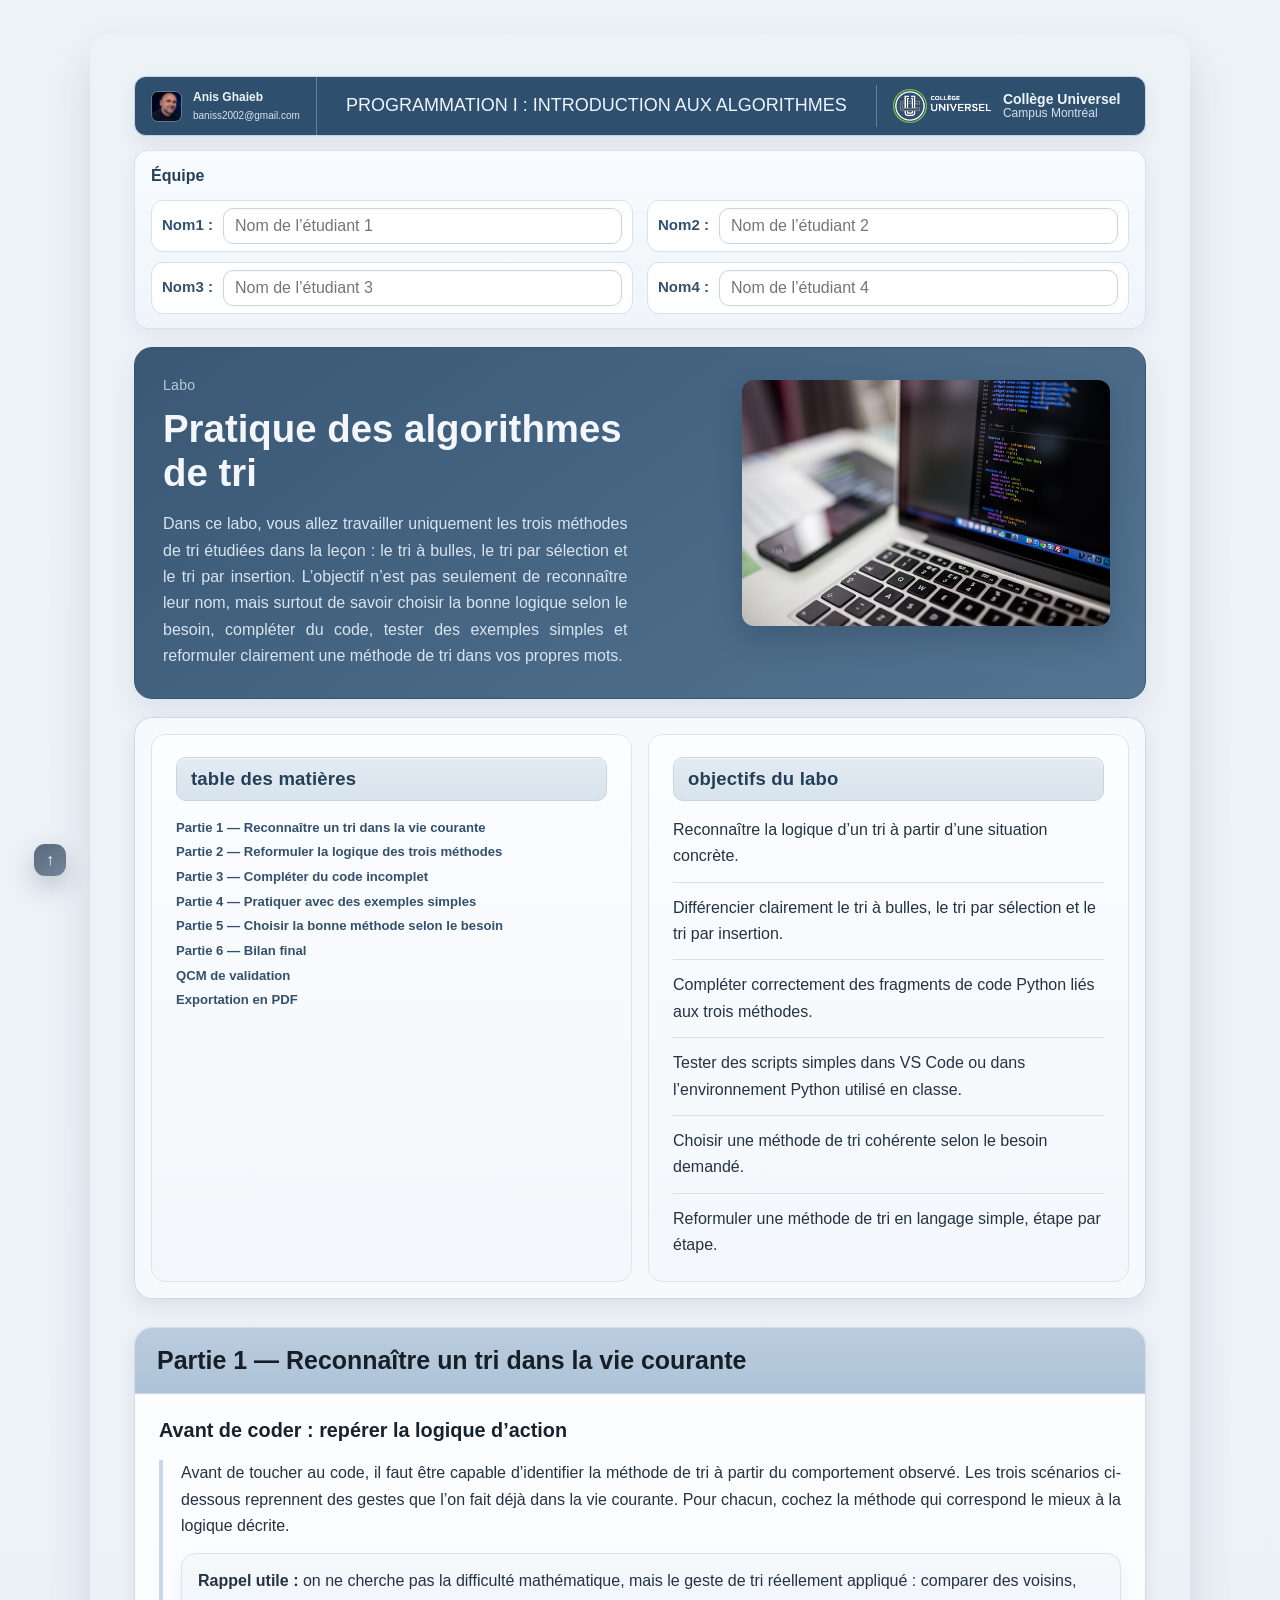
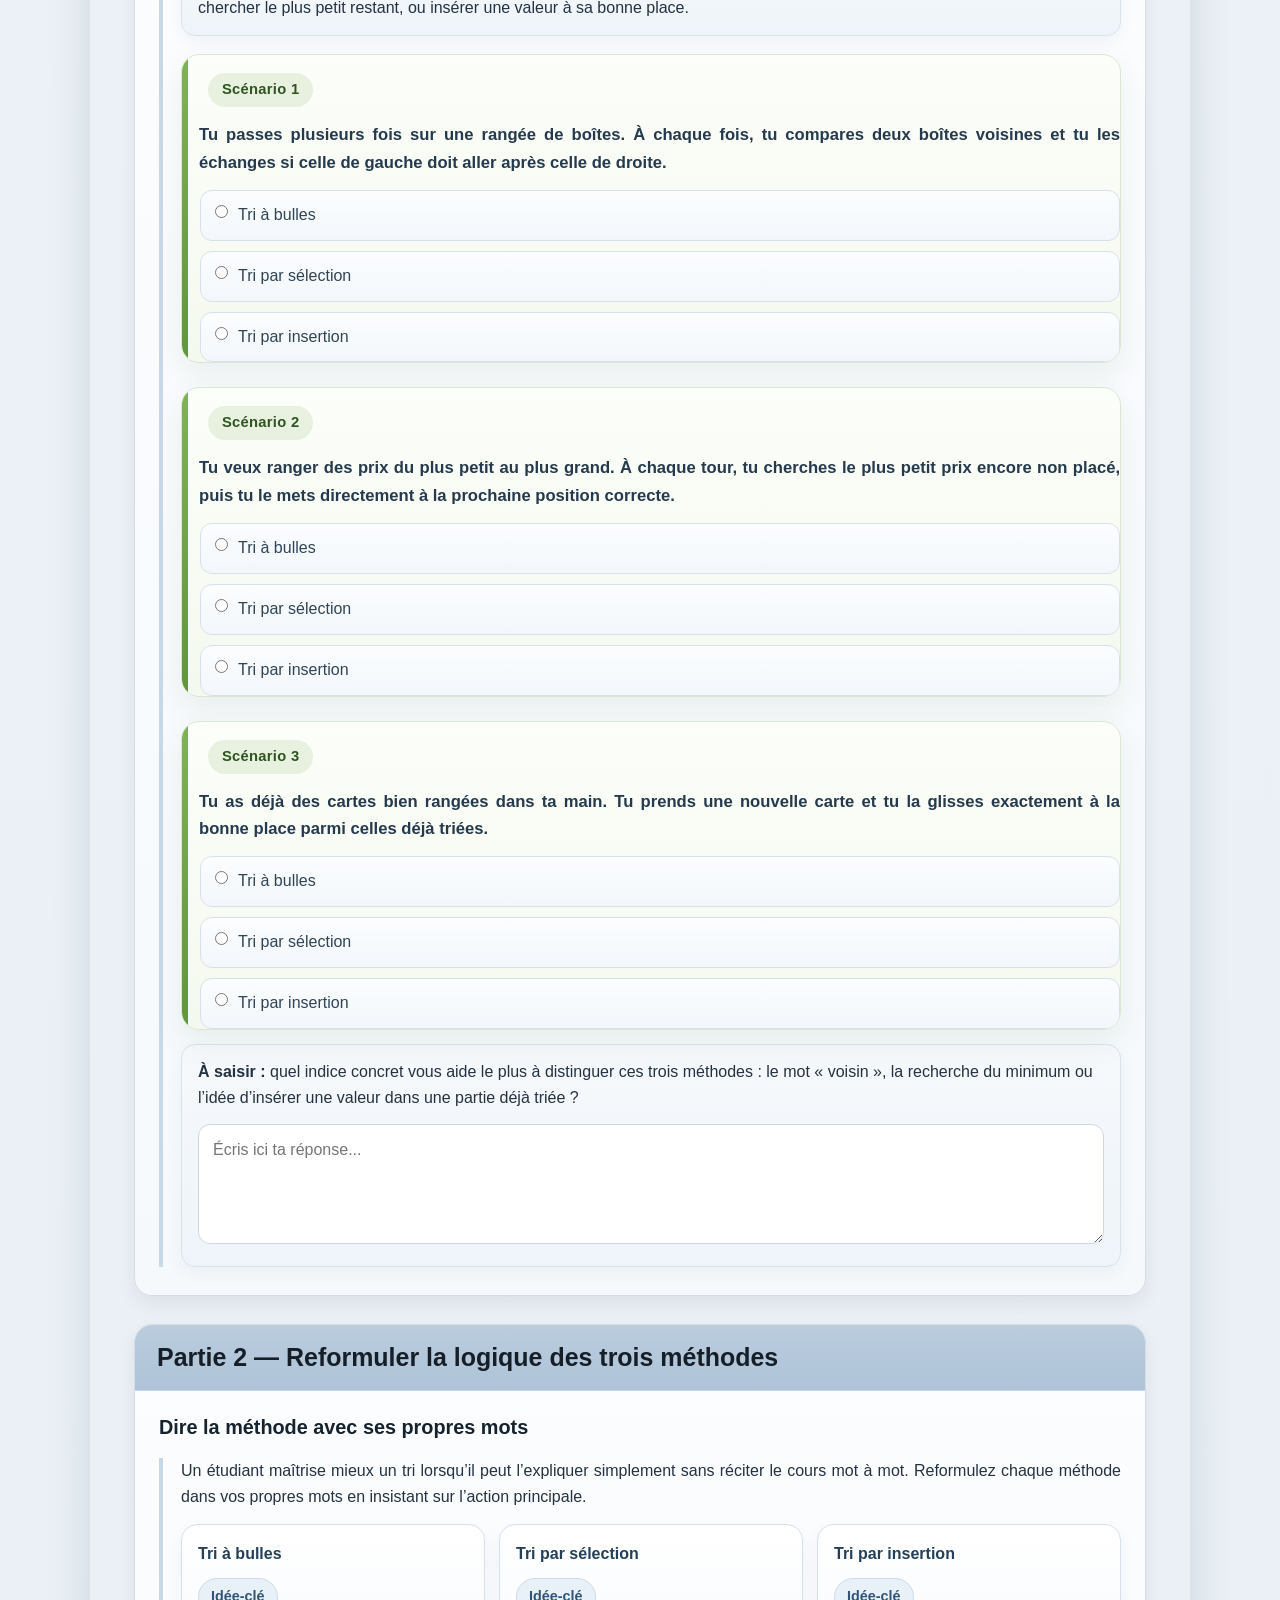
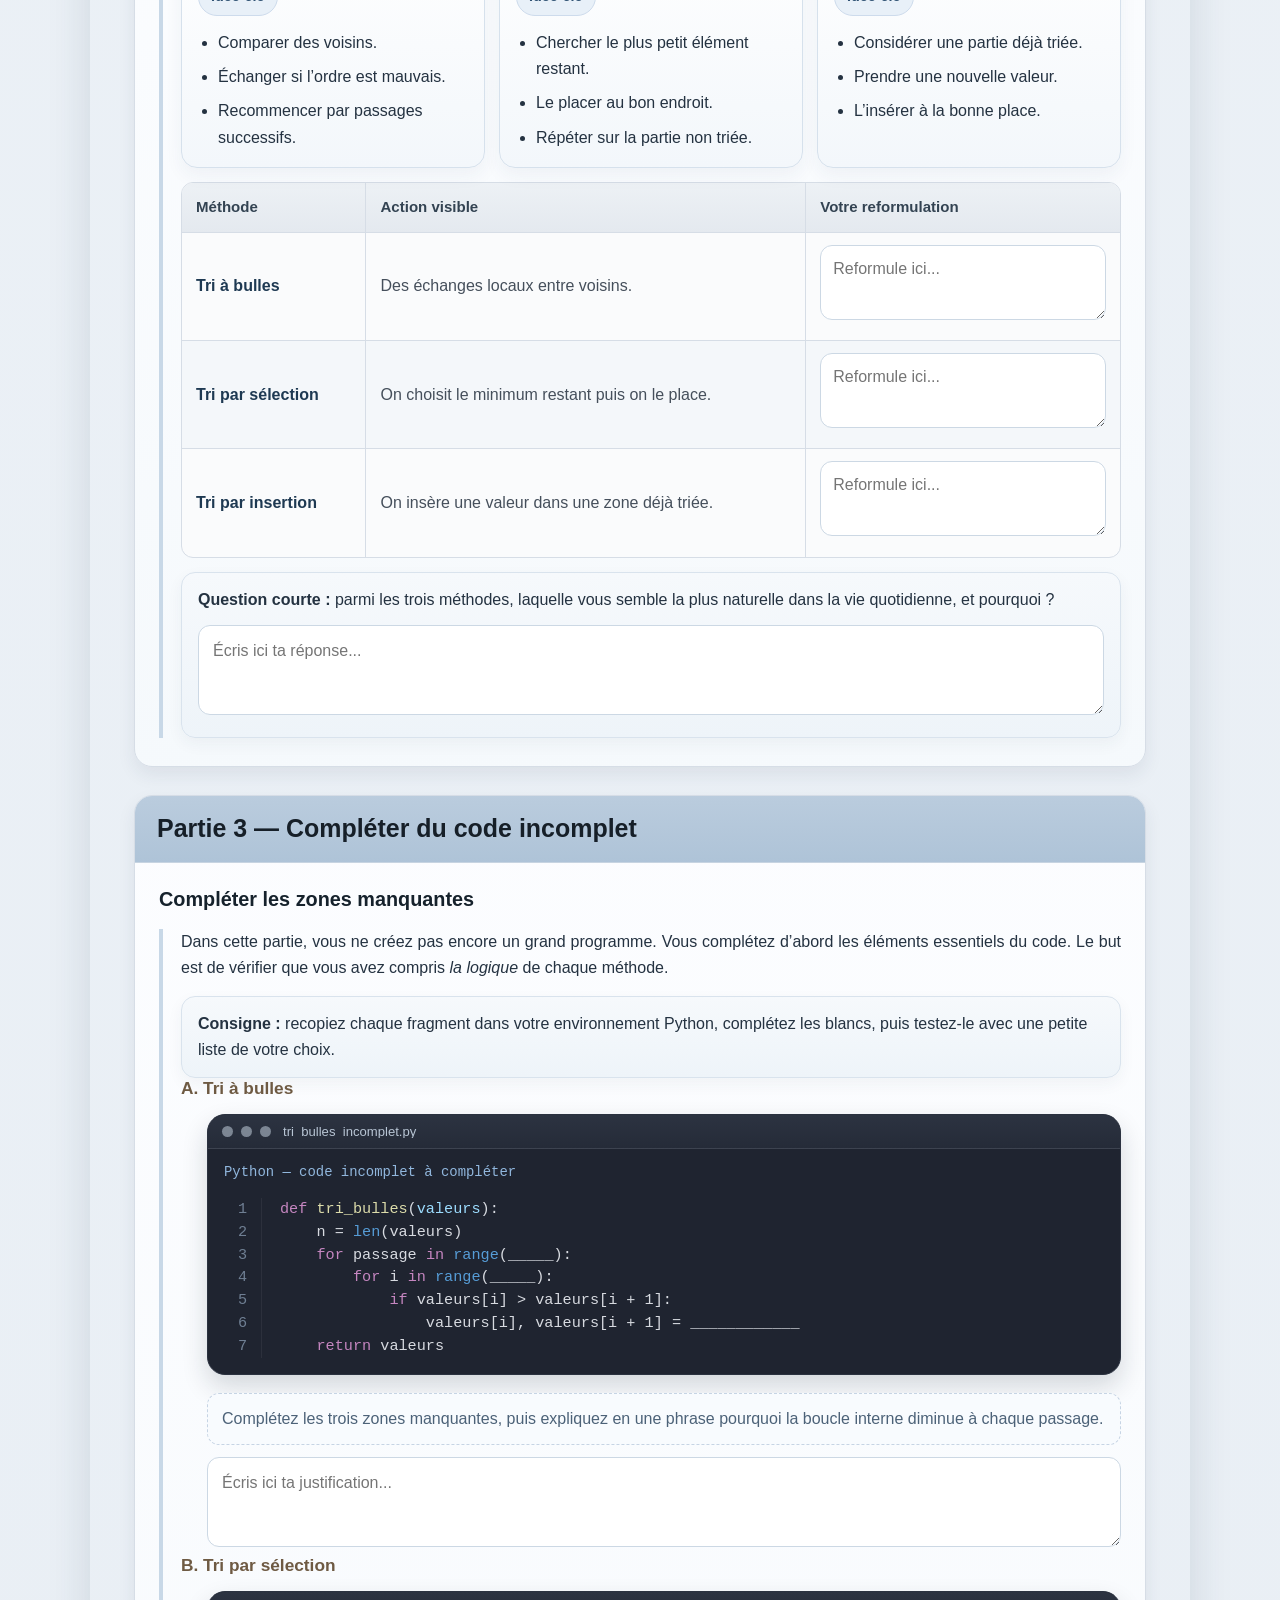
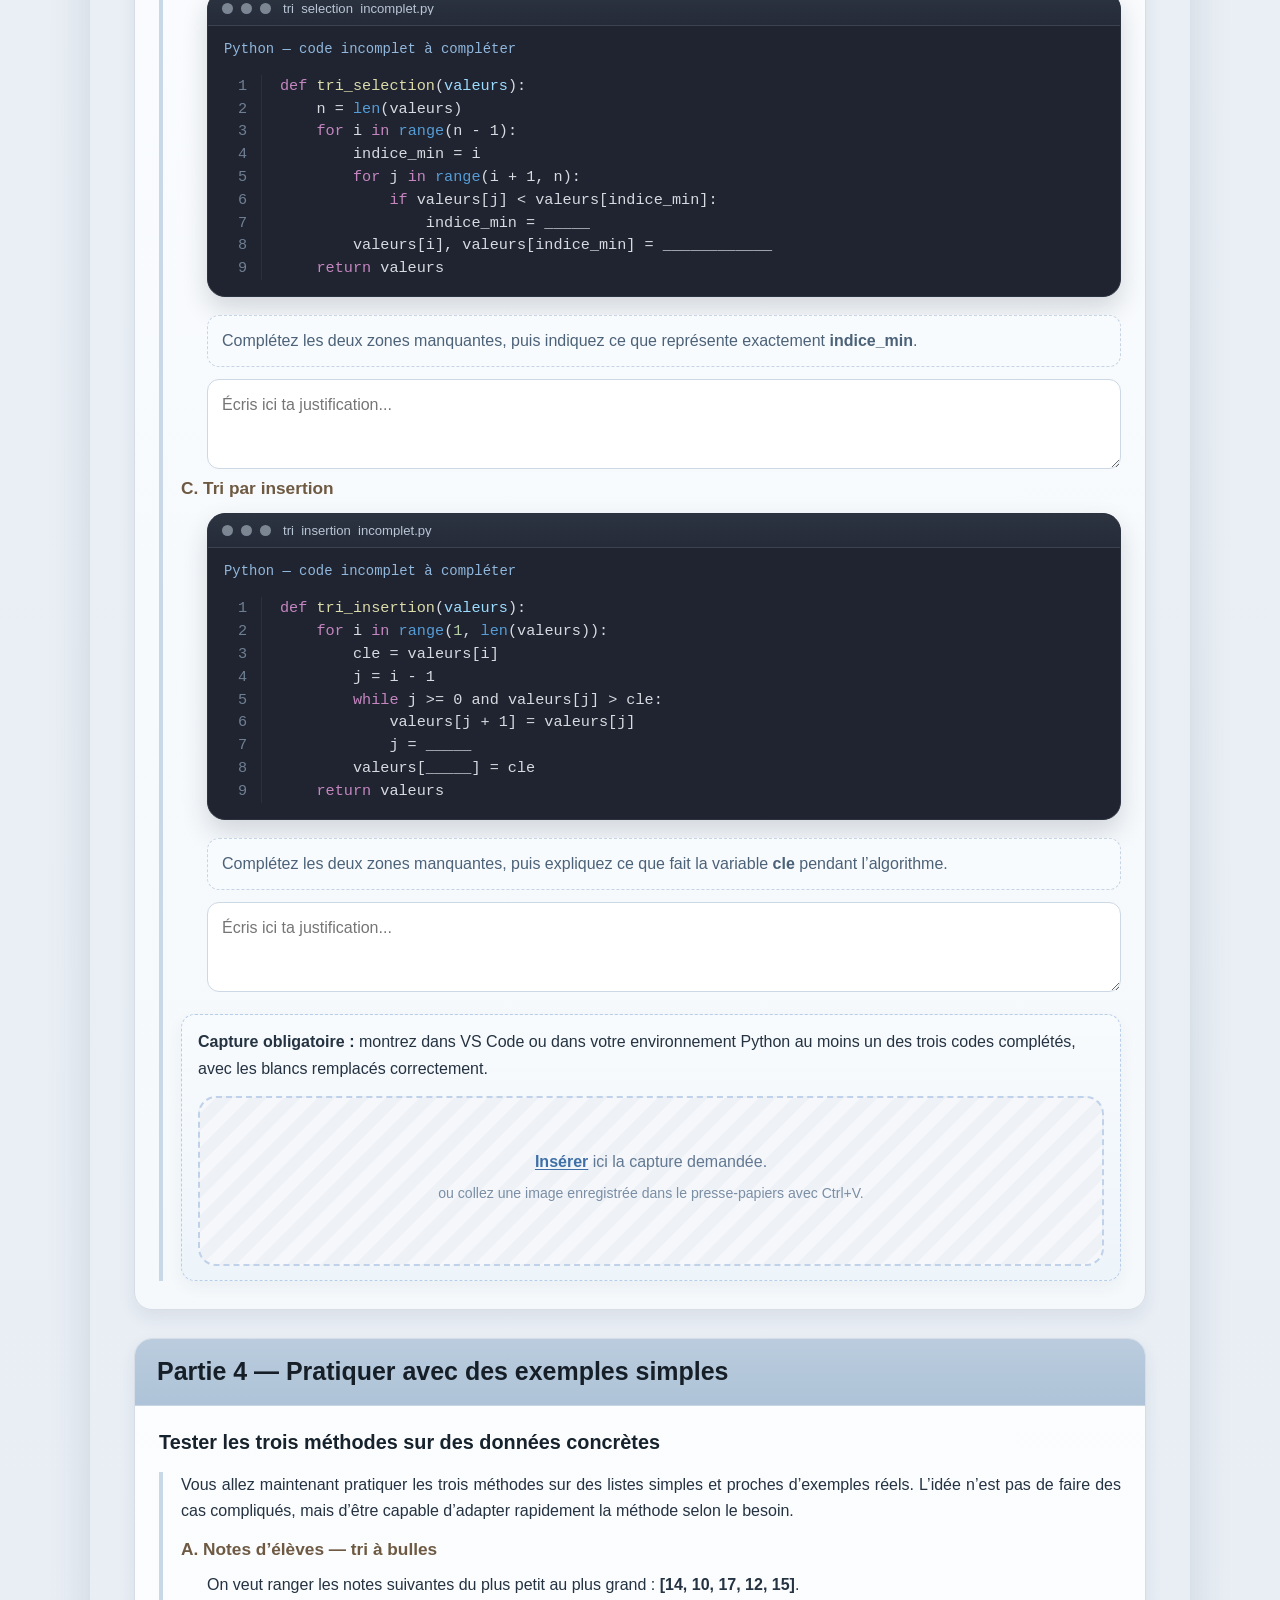
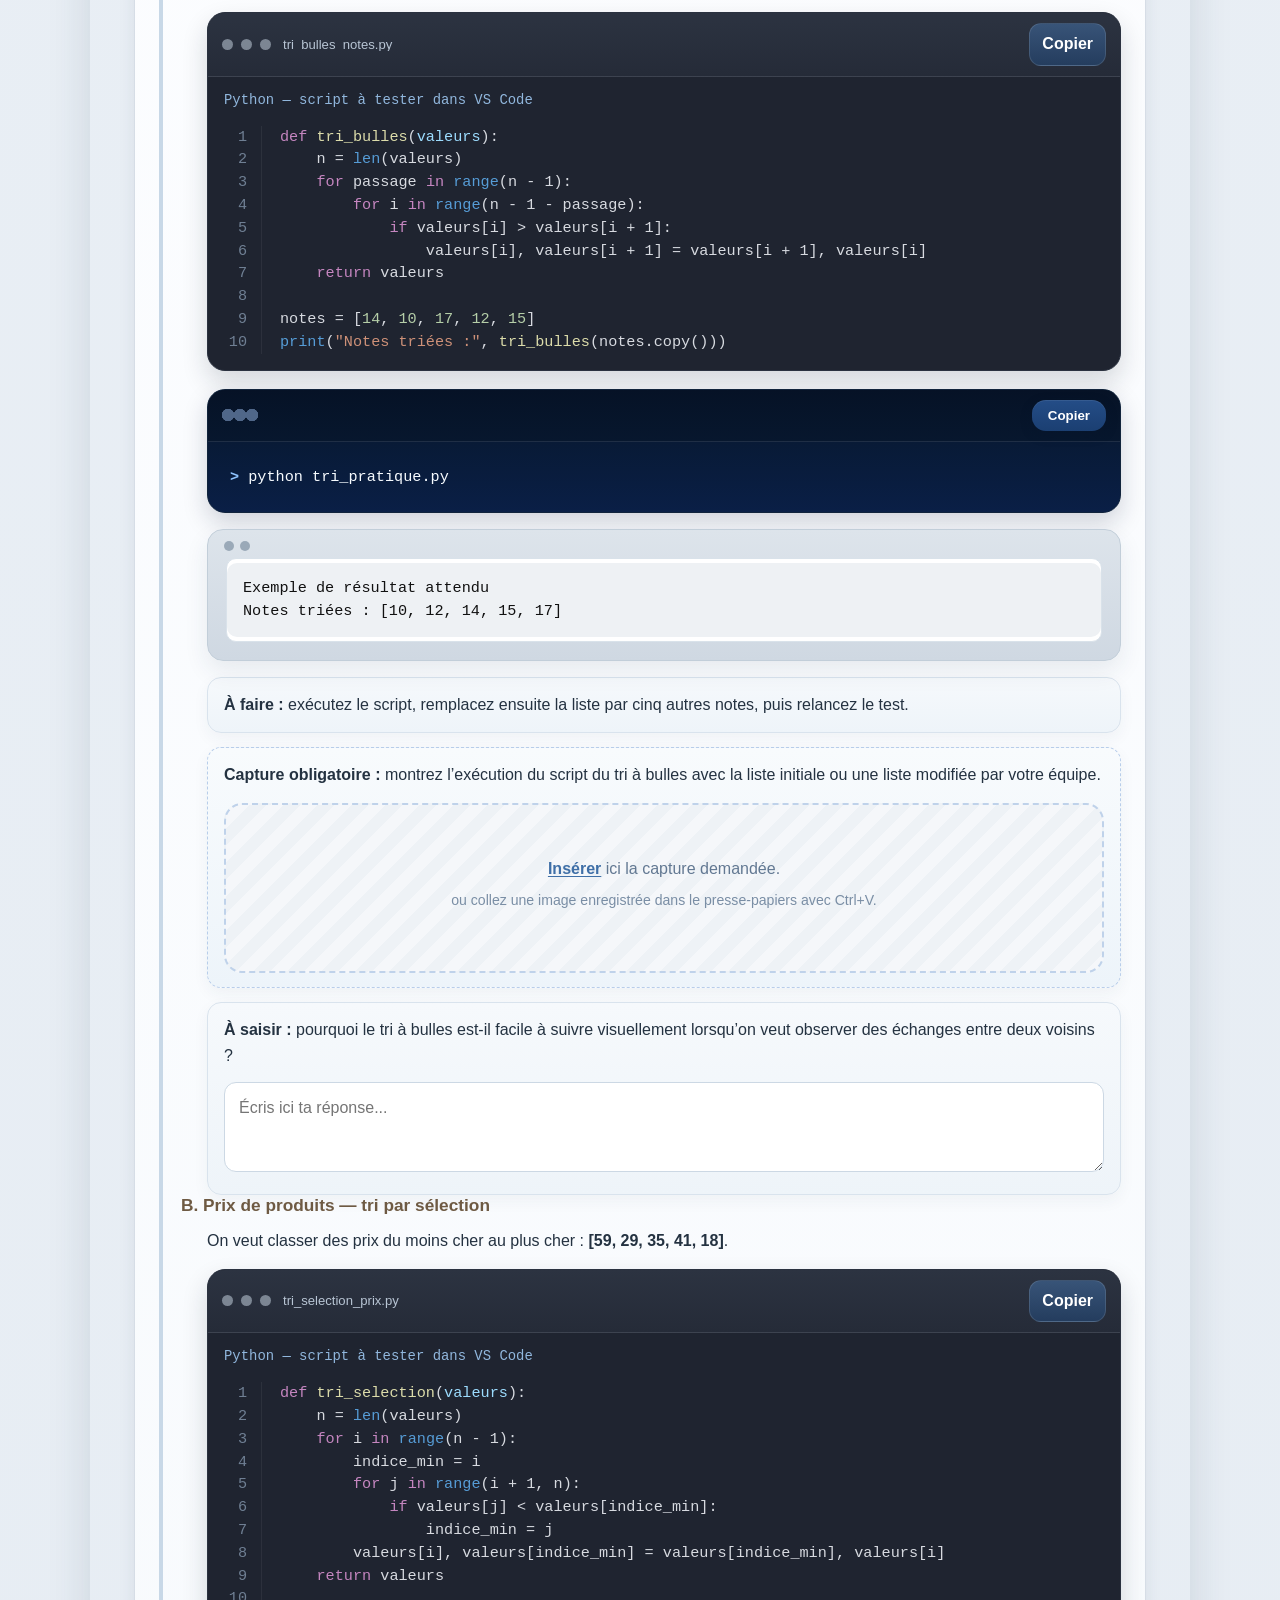
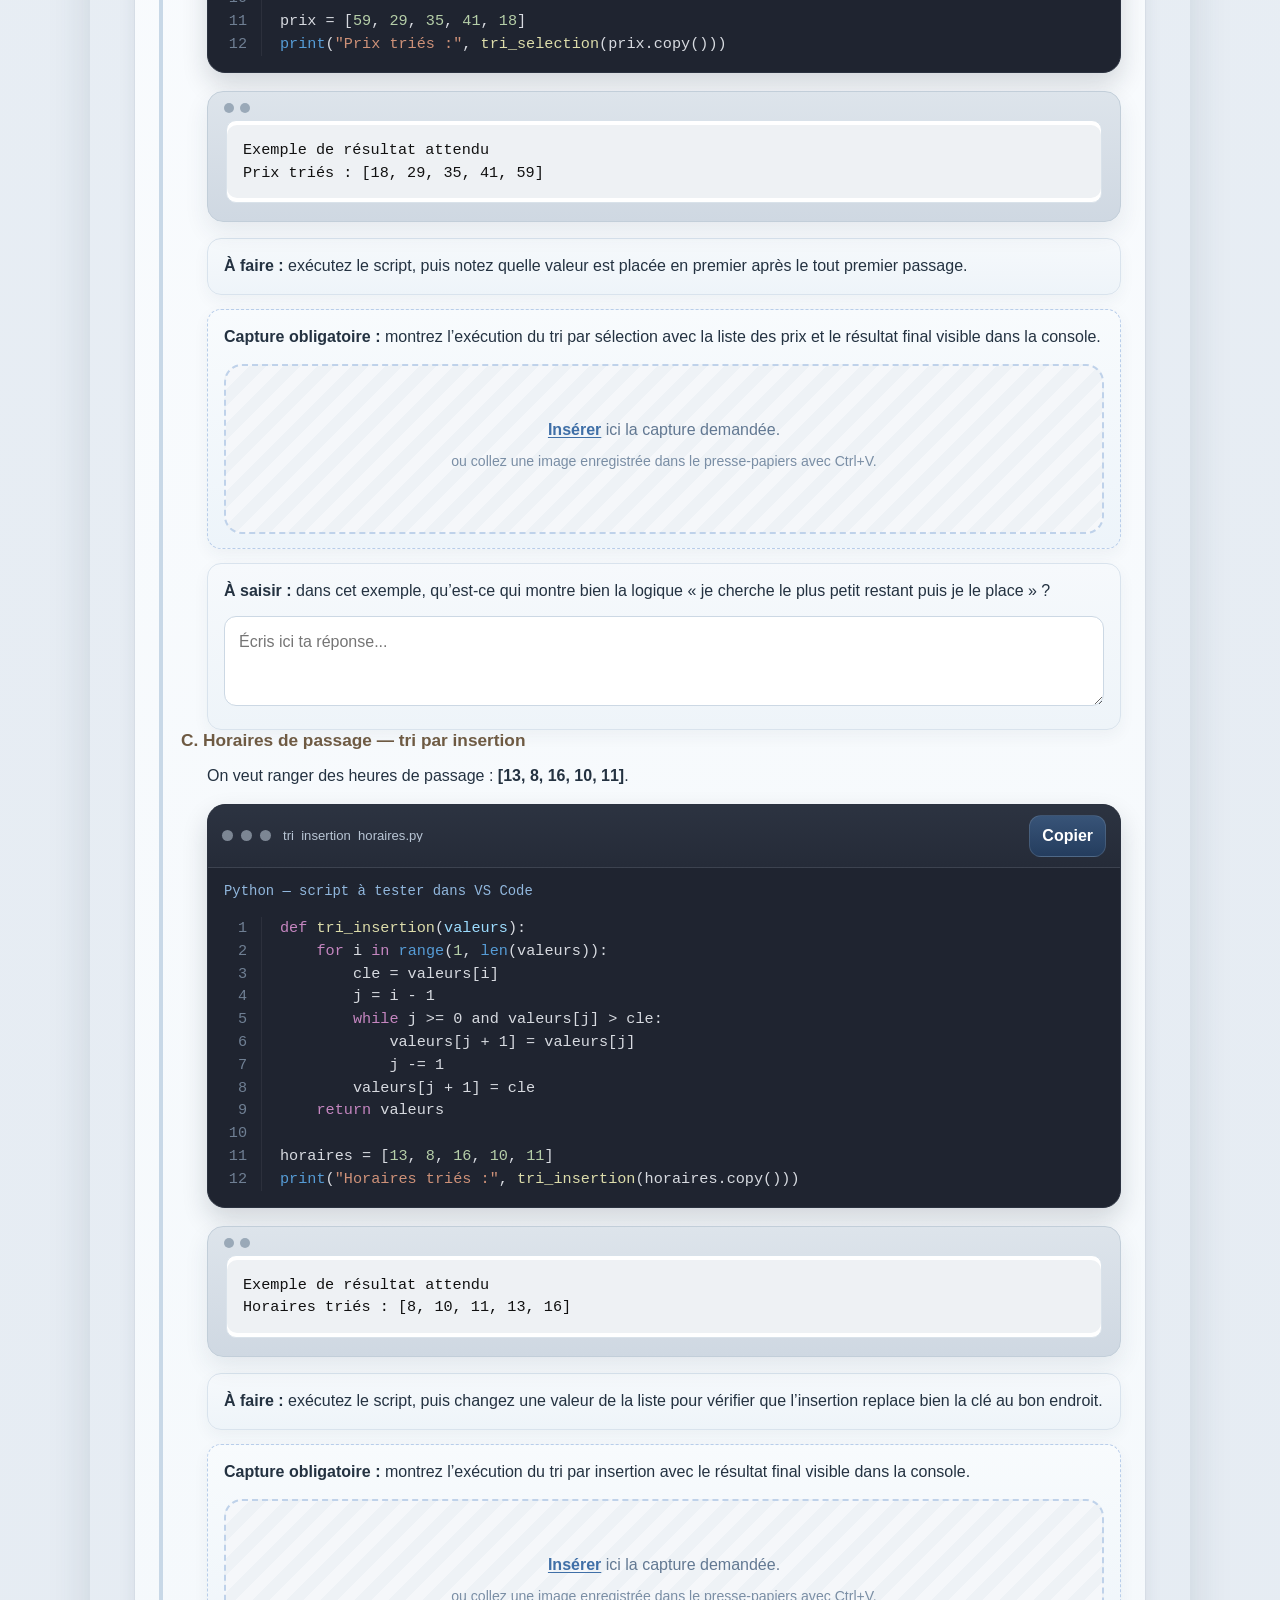
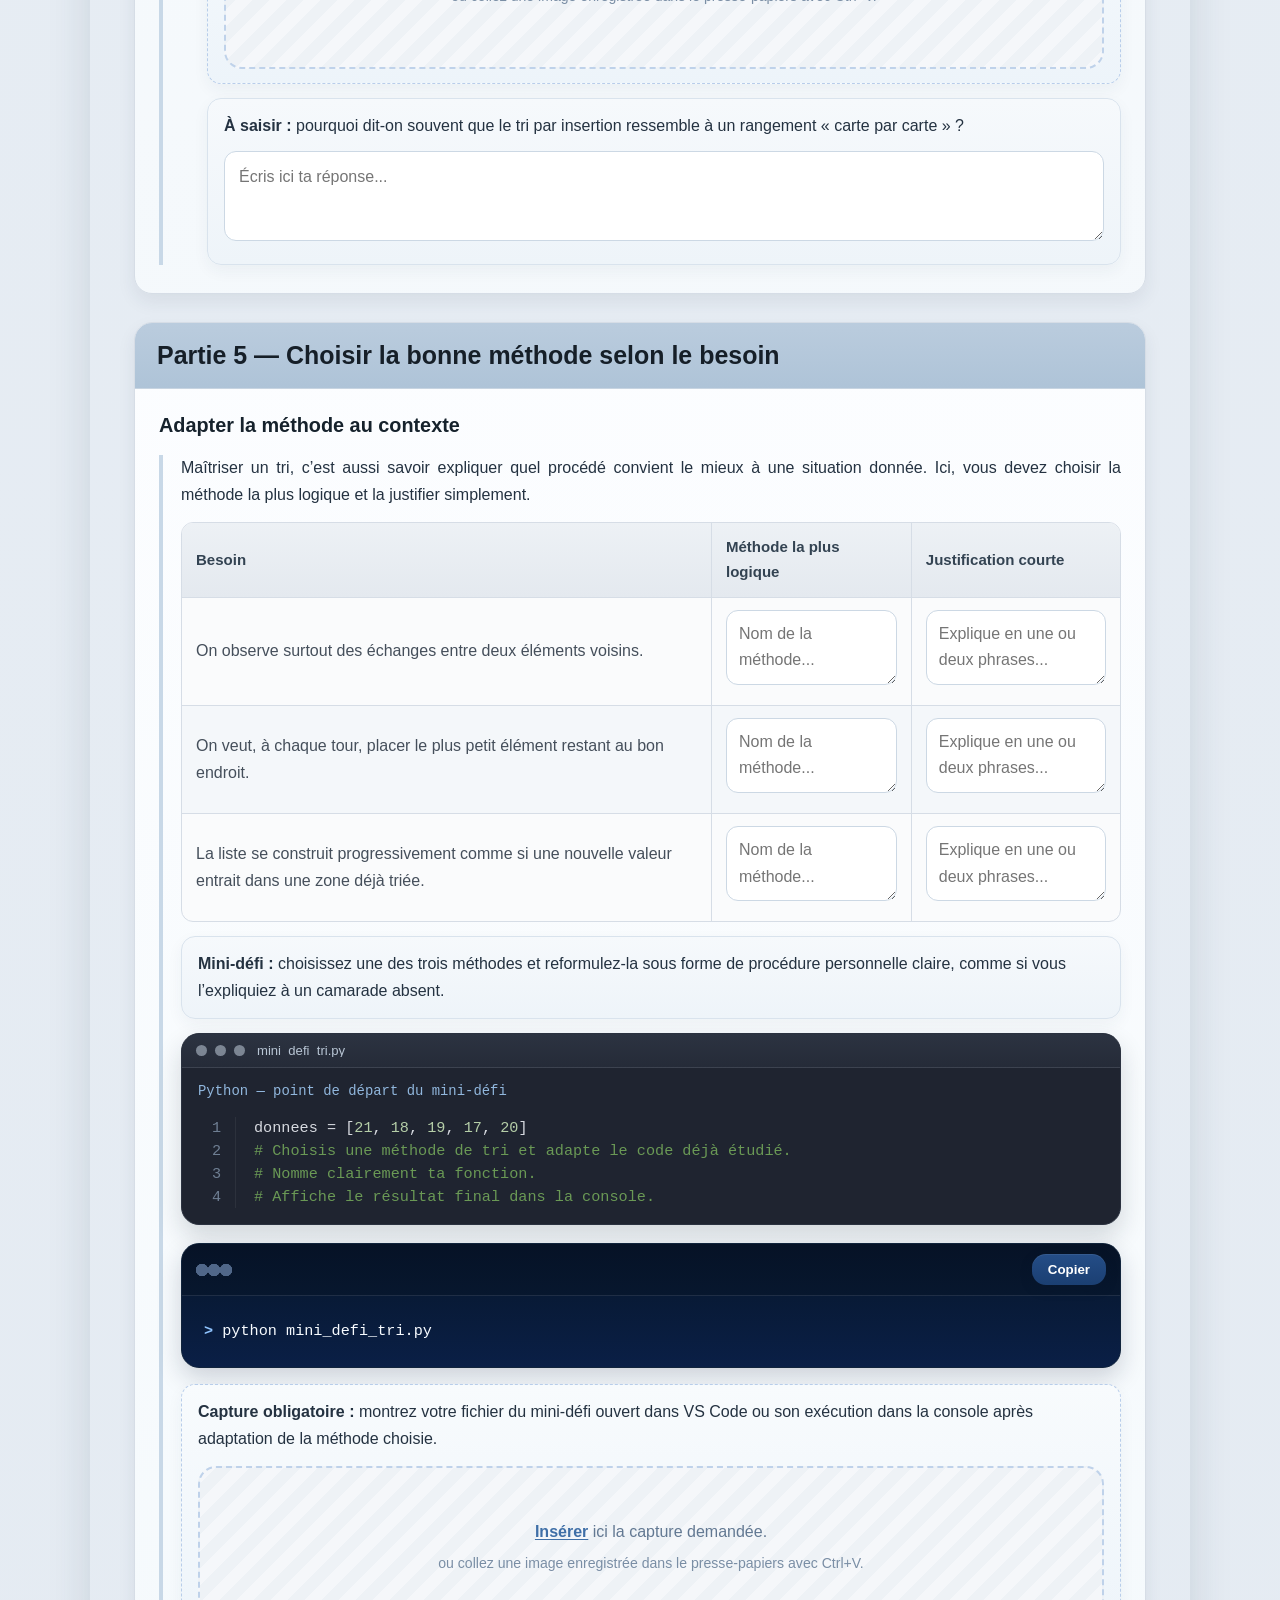
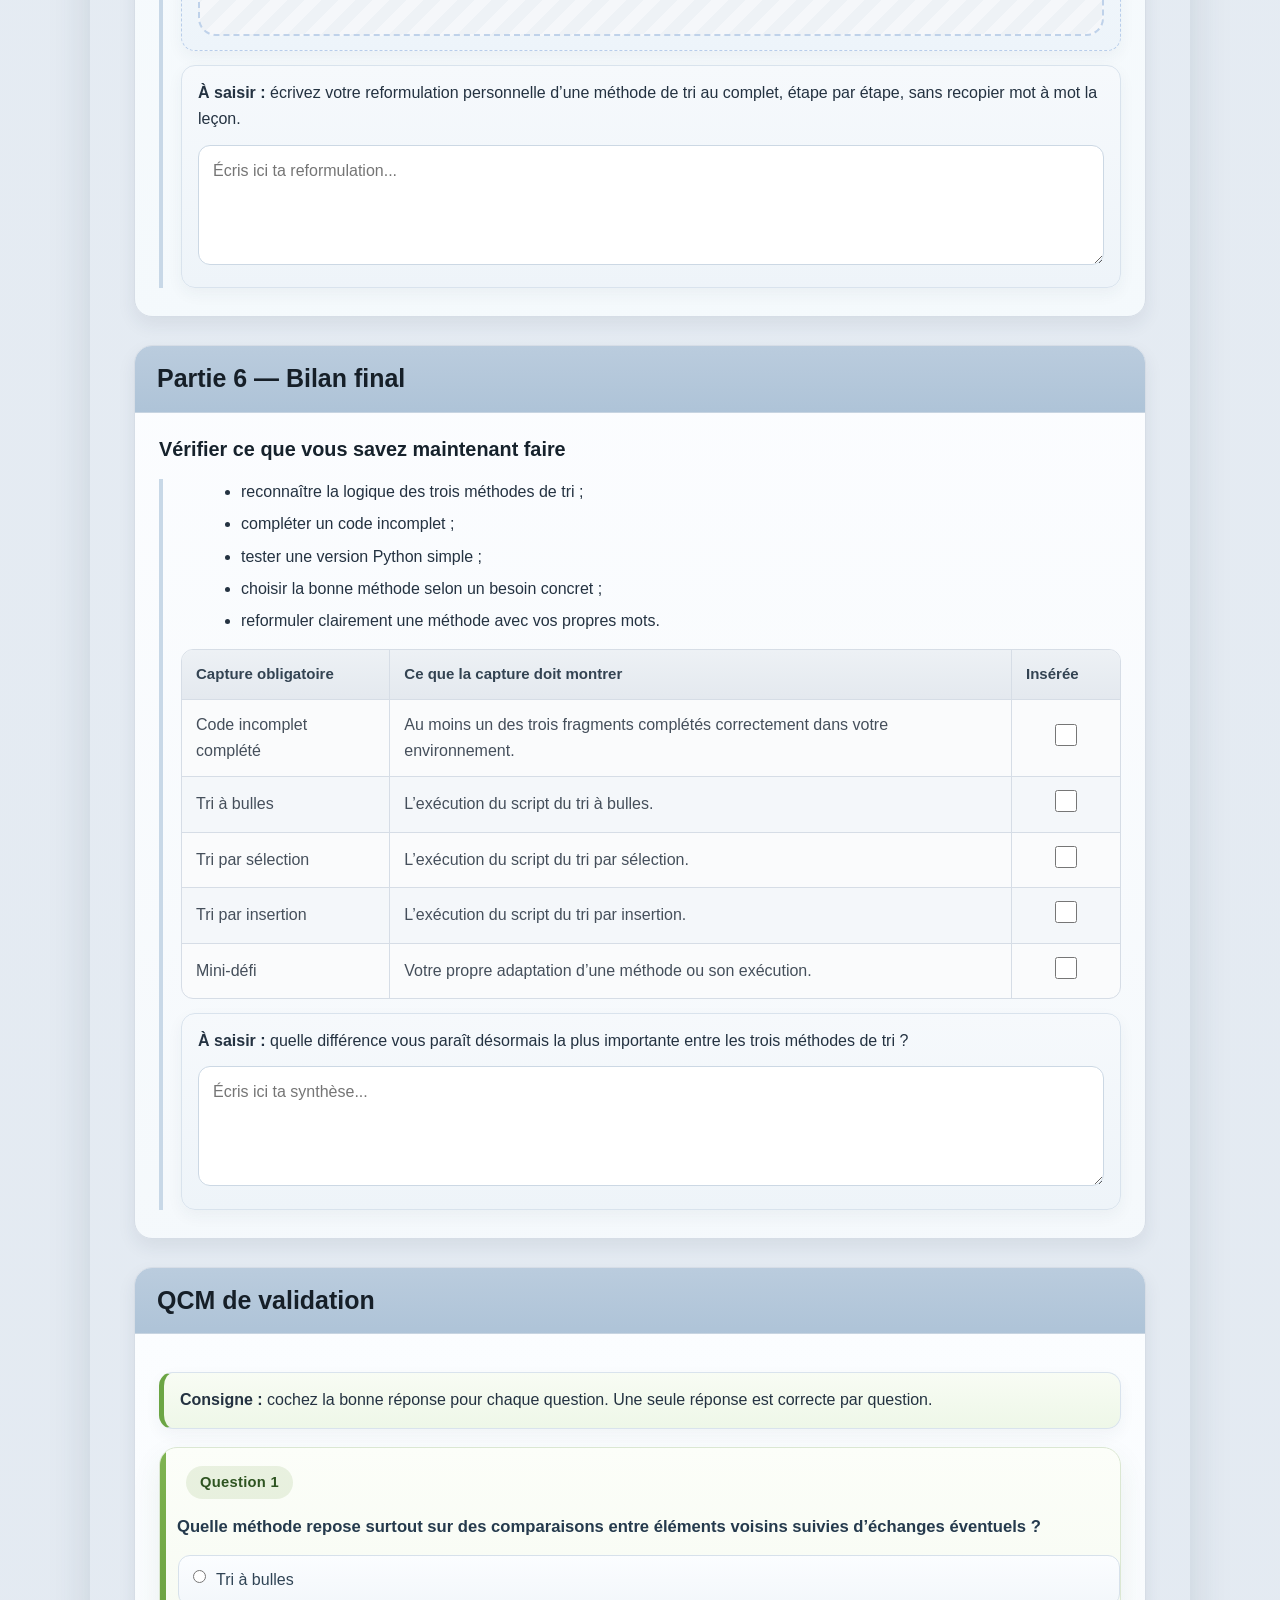
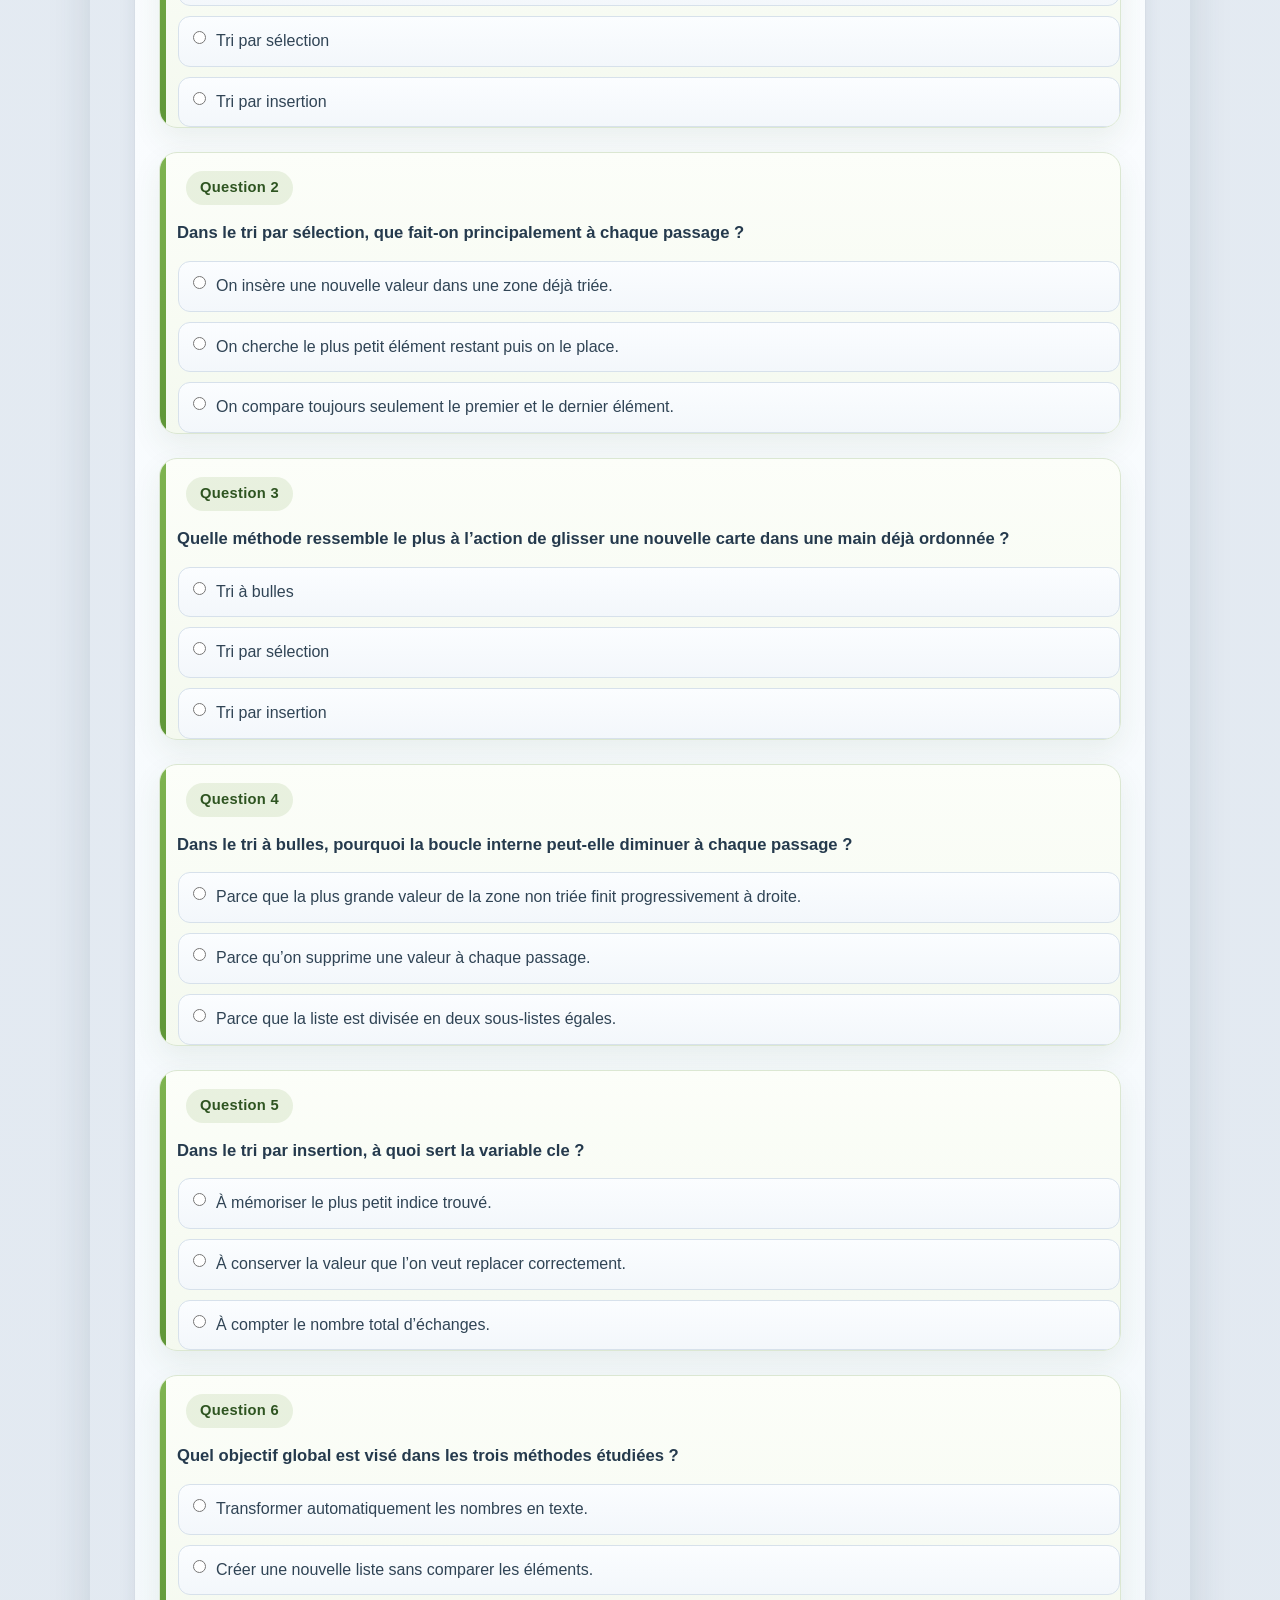
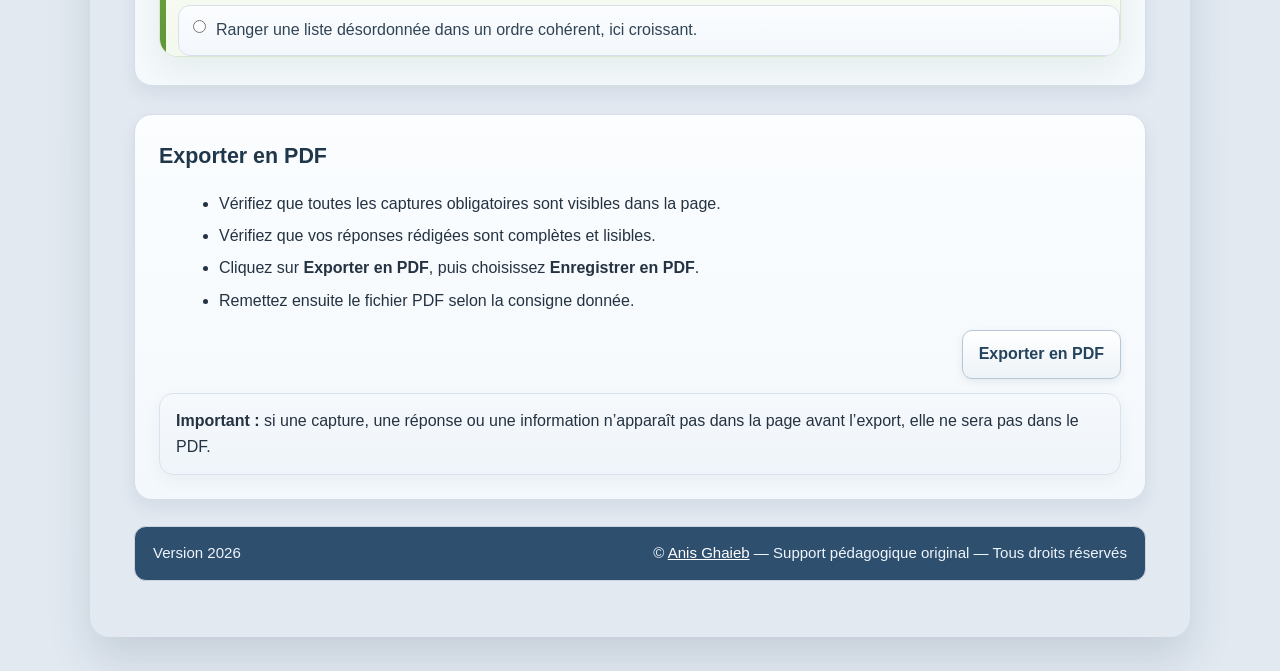
==== commit 33e29d31: "Fix HTML encoding issues in index.html" ====
--- a/index.html
+++ b/index.html
@@ -27,7 +27,7 @@
 <div class="banner-center">
 <p class="banner-course">
 <span class="banner-course-line">PROGRAMMATION I : INTRODUCTION AUX ALGORITHMES</span>
-<span class="banner-course-line">PRATIQUE DES TROIS MÉTHODES DE TRI</span>
+
 </p>
 </div>
 <div class="banner-right">
